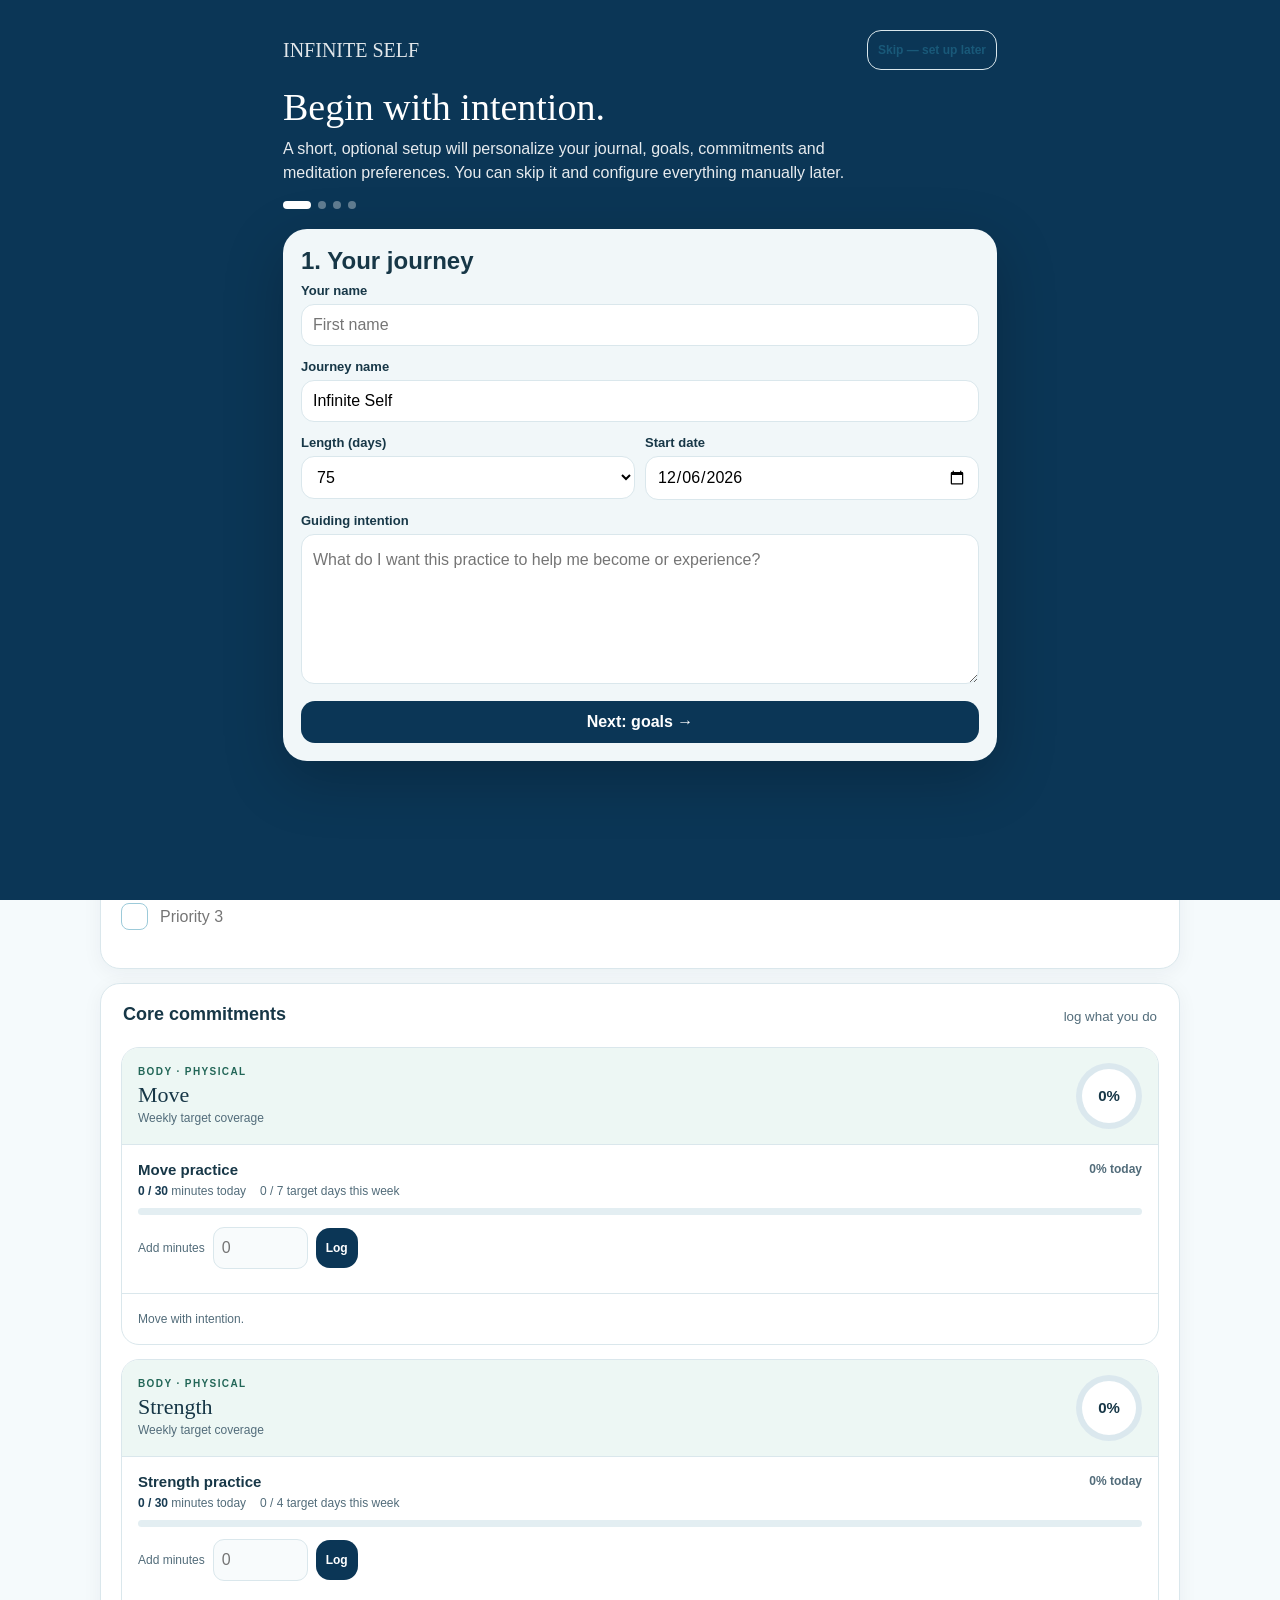
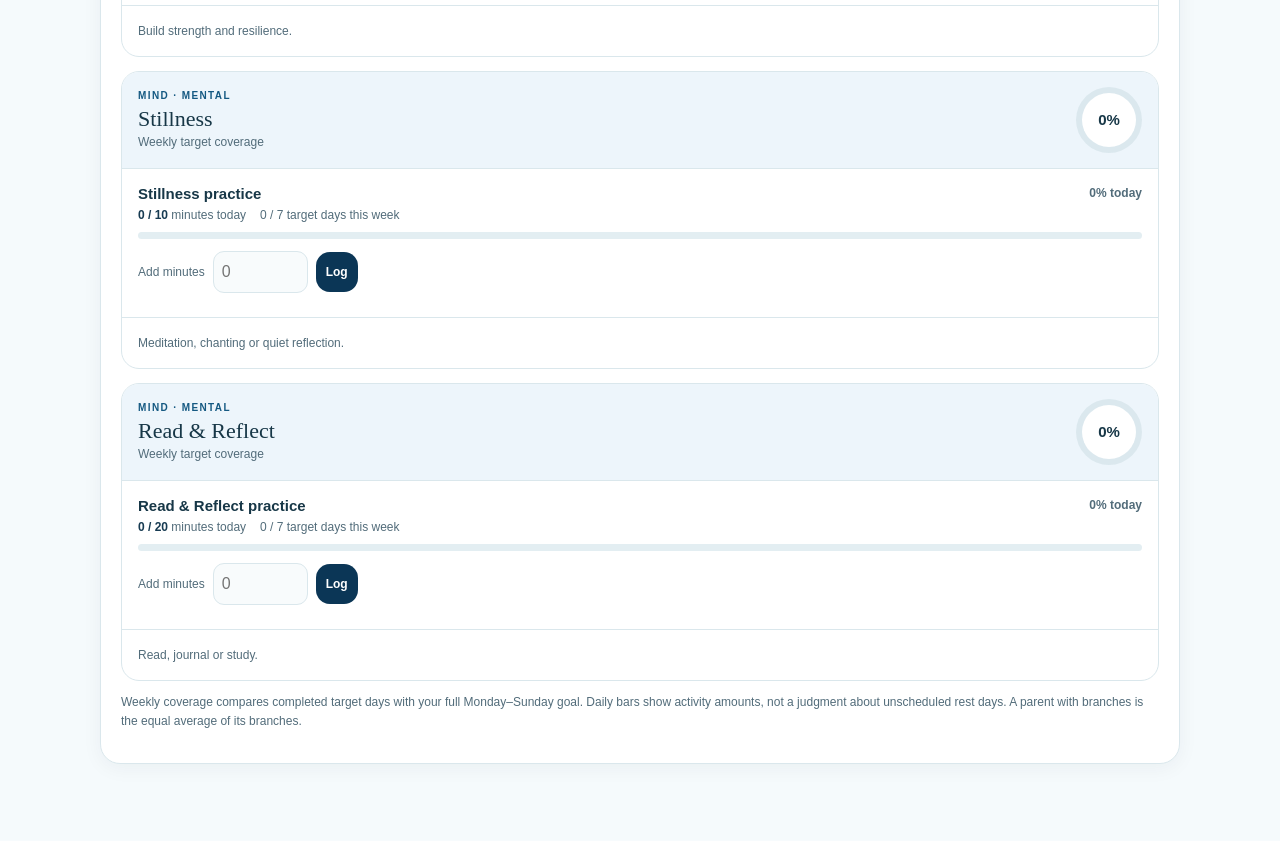
==== index.html @ a9882f5f "Add files via upload" ====
<!DOCTYPE html>

<html lang="en">
<head>
<meta charset="utf-8"/>
<meta content="width=device-width,initial-scale=1,viewport-fit=cover" name="viewport"/>
<meta content="#0A3554" name="theme-color"/>




<meta content="yes" name="apple-mobile-web-app-capable"/>
<meta content="black-translucent" name="apple-mobile-web-app-status-bar-style"/>
<meta content="Infinite Self" name="apple-mobile-web-app-title"/>


<title>Infinite Self</title>

<meta content="Infinite Self — intention, practice and reflection. A personal journal, goals, meditation and inspiration gallery." name="description"/>
<link href="manifest-v3.webmanifest" rel="manifest"/>
<link href="infinite-self-apple-v3.png" rel="apple-touch-icon" sizes="180x180"/>
<link href="infinite-self-icon-192-v3.png" rel="icon" sizes="192x192" type="image/png"/>
<link href="style-v3.css" rel="stylesheet"/>
</head>
<body>
<div class="setup" id="setup">

<div class="setup-inner">
<div class="setup-top"><div class="brand">INFINITE SELF</div><button class="btn ghost small" onclick="skipSetup()">Skip — set up later</button></div>
<div class="setup-title">Begin with intention.</div>
<div class="setup-copy">A short, optional setup will personalize your journal, goals, commitments and meditation preferences. You can skip it and configure everything manually later.</div>
<div class="stepdots"><i class="active" id="sd1"></i><i id="sd2"></i><i id="sd3"></i><i id="sd4"></i></div>
<section class="setup-card" id="setup1">
<h2>1. Your journey</h2>
<div class="field"><label for="obName">Your name</label><input id="obName" placeholder="First name"/></div>
<div class="field"><label for="obJourney">Journey name</label><input id="obJourney" value="Infinite Self"/></div>
<div class="row"><div class="field"><label for="obDays">Length (days)</label><select id="obDays"><option>30</option><option>60</option><option selected="">75</option><option>90</option><option>120</option><option>180</option></select></div><div class="field"><label for="obStart">Start date</label><input id="obStart" type="date"/></div></div>
<div class="field"><label for="obIntention">Guiding intention</label><textarea id="obIntention" placeholder="What do I want this practice to help me become or experience?"></textarea></div>
<div class="setup-actions"><button class="btn primary" onclick="setupNext(2)">Next: goals →</button></div>
</section>
<section class="setup-card hidden" id="setup2">
<h2>2. Define a few goals</h2><div class="muted">Optional. Add up to three goals now, or leave them blank and use the Goals tab later.</div>
<div id="obGoals"></div>
<div class="setup-actions"><button class="btn ghost" onclick="setupNext(1)">← Back</button><button class="btn primary" onclick="setupNext(3)">Next: commitments →</button></div>
</section>
<section class="setup-card hidden" id="setup3">
<h2>3. Set the four foundations</h2><div class="muted">Start with two mental and two physical commitments. These remain fully editable later, with optional sub-branches.</div>
<div id="obCommitments"></div>
<div class="setup-actions"><button class="btn ghost" onclick="setupNext(2)">← Back</button><button class="btn primary" onclick="setupNext(4)">Next: preferences →</button></div>
</section>
<section class="setup-card hidden" id="setup4">
<h2>4. Preferences</h2>
<div class="field"><label for="obMeditation">Default meditation</label><select id="obMeditation"><option value="chant">Nam-myoho-renge-kyo chant</option><option value="ocean">Ocean Breath</option><option value="bells">Soft Bell</option></select></div>
<div class="field"><label for="obWisdom">Start Wisdom library in</label><select id="obWisdom"><option>Spiritual</option><option>Motivational</option><option>Leadership</option><option>Wellness</option><option>Reflection / Philosophy</option><option>Purpose / Character</option></select></div>
<div class="muted">Nothing here locks you in. The purpose is simply to make first use feel personal rather than empty.</div>
<div class="setup-actions"><button class="btn ghost" onclick="setupNext(3)">← Back</button><button class="btn primary" onclick="finishSetup()">Enter my journal</button></div>
</section>
</div>
</div>
<div class="shell">

<header class="apphead"><div class="brandrow"><div class="wordmark"><span aria-hidden="true" class="infinity">∞</span><div><strong>Infinite Self</strong><small>INTENTION · PRACTICE · REFLECTION</small></div></div><span class="version">v3.0</span></div>
<div class="welcome"><div><h1 id="welcomeTitle">Make space for your next chapter.</h1><p id="welcomeNote">A little more presence. A little more purpose.</p></div><div class="daymeta"><span id="dayBadge"></span><span id="dateBadge"></span></div></div>
<div class="photo-window" id="hero"><img alt="Sunlight above a calm horizon and a breaking wave in the foreground" fetchpriority="high" id="heroPhoto" src="feature-v3.jpg"/></div></header>
<div class="notice error hidden" id="storageAlert" role="alert"></div>
<div class="notice hidden" id="updateNotice" role="status">A newer app version is ready. <button class="btn secondary small" onclick="applyAppUpdate()">Save and refresh</button></div>

<div class="tabs" id="tabs">
<button class="tabbtn active" data-tab="today" onclick="showTab('today',this)">◉ Today</button>
<button class="tabbtn" data-tab="journal" onclick="showTab('journal',this)">✎ Journal</button>
<button class="tabbtn" data-tab="commitments" onclick="showTab('commitments',this)">◇ Commitments</button>
<button class="tabbtn" data-tab="goals" onclick="showTab('goals',this)">◎ Goals</button>
<button class="tabbtn" data-tab="meditation" onclick="showTab('meditation',this)">◌ Meditation</button>
<button class="tabbtn" data-tab="wisdom" onclick="showTab('wisdom',this)">≡ Wisdom</button>
<button class="tabbtn" data-tab="progress" onclick="showTab('progress',this)">▥ Progress</button>
<button class="tabbtn" data-tab="gallery" onclick="showTab('gallery',this)">▧ Gallery</button><button class="tabbtn" data-tab="help" onclick="showTab('help',this)">? Help</button><button class="tabbtn" data-tab="settings" onclick="showTab('settings',this)">⚙ Settings</button>
</div>
<main>
<section class="tab active" id="tab-today">
<div class="section-title"><h2>Today</h2><small id="dayCount"></small></div>
<div class="grid2" id="todayStats"></div>
<div id="intentionCard"></div>
<div class="card">
<h3>My 3</h3><div class="muted">Three things that would make today feel intentional.</div>
<div id="priorities"></div>
</div>
<div class="card">
<div class="section-title" style="margin-top:0"><h3>Core commitments</h3><small>log what you do</small></div>
<div id="todayCommitments"></div>
</div>

</section>
<section class="tab" id="tab-journal">
<div class="section-title"><h2>Journal</h2><small>intention, reflection, and notes</small></div><div class="journal-tools"><label for="journalDate">Entry date</label><input id="journalDate" onchange="changeJournalDate(this.value)" type="date"/><span id="journalSaveStatus" role="status">Ready to write</span></div>
<p class="muted">Type, use your keyboard microphone, or choose Dictate. Your writing is saved locally as you go. Always review dictated text.</p>

<div class="card">
<div class="field"><label for="journalMorning">Morning intention</label><textarea id="journalMorning" oninput="queueJournalSave()" placeholder="How do I want to meet today?" spellcheck="true"></textarea><div class="dictation-row"><button class="btn ghost small dictate-btn" data-target="journalMorning" onclick="startDictation('journalMorning',this)">◉ Dictate</button><span class="dictate-hint" id="journalMorningHint"></span></div></div>
<div class="field"><label for="journalFreeform">Freeform journal</label><textarea id="journalFreeform" oninput="queueJournalSave()" placeholder="What is alive for me right now?" spellcheck="true"></textarea><div class="dictation-row"><button class="btn ghost small dictate-btn" data-target="journalFreeform" onclick="startDictation('journalFreeform',this)">◉ Dictate</button><span class="dictate-hint" id="journalFreeformHint"></span></div></div>
<div class="field"><label for="journalEvening">Evening reflection</label><textarea id="journalEvening" oninput="queueJournalSave()" placeholder="What did I notice? What helped? What should adjust?" spellcheck="true"></textarea><div class="dictation-row"><button class="btn ghost small dictate-btn" data-target="journalEvening" onclick="startDictation('journalEvening',this)">◉ Dictate</button><span class="dictate-hint" id="journalEveningHint"></span></div></div>
<div class="row">
<div class="field"><label for="stateRange">State / energy — <span id="stateValue">6</span> of 10</label><input id="stateRange" max="10" min="1" oninput="stateValue.textContent=this.value;queueJournalSave()" type="range" value="6"/></div>
<div class="field"><label for="journalTags">Tags</label><input id="journalTags" oninput="queueJournalSave()" placeholder="gratitude, focus, clarity"/></div>
</div>
<button class="btn primary" onclick="saveJournal()">Save journal entry</button>
</div>
<div class="card">
<div class="section-title" style="margin-top:0"><h3>Journal history</h3><small id="journalCount"></small></div>
<div class="field"><input id="journalSearch" oninput="renderJournalHistory()" placeholder="Search your journal..."/></div>
<div class="journal-list" id="journalHistory"></div>
</div>

</section>
<section class="tab" id="tab-commitments">
<div class="section-title"><h2>Commitments</h2><button class="btn secondary small" onclick="openCommitment()">＋ Add</button></div>
<div class="card"><div class="muted">Keep at least two mental and two physical commitments as the foundation. Each commitment can include optional sub-branches with separate targets.</div></div>
<div id="commitmentList"></div>
</section>
<section class="tab" id="tab-goals">
<div class="section-title"><h2>Goals &amp; milestones</h2><button class="btn secondary small" onclick="openGoal()">＋ Add goal</button></div>

<div id="goalList"></div>
</section>
<section class="tab" id="tab-meditation">
<div class="section-title"><h2>Meditation</h2><small>Three foundations. Your own library.</small></div>
<div class="timerWrap"><div class="brand">YOUR SESSION</div><div class="timer" id="timerRing"><div><span><b id="timerText">10:00</b><small id="timerState">ready</small></span></div></div><div class="timer-options" id="timerOptions"></div>
<div class="session-settings"><label for="sessionMinutes">Minutes</label><input id="sessionMinutes" max="180" min="1" onchange="setTimer(this.value)" type="number" value="10"/><label class="checklabel"><input checked="" id="loopMedia" onchange="setLoopMedia(this.checked)" type="checkbox"/> Loop sound</label></div>
<div class="row" style="margin-top:14px"><button class="btn primary" id="playBtn" onclick="toggleMeditation()">Play session</button><button class="btn secondary" onclick="endMeditation()">End &amp; save elapsed time</button><button class="btn ghost" onclick="resetMeditation()">Reset</button></div>
<p class="timer-note">The timer measures your session, not verified listening time. If the device suspends the app, stopping at the target may be delayed until it wakes.</p></div>
<div class="module-grid" id="moduleList"></div>
<div class="card"><div class="section-title"><h3>Your audio library</h3><button class="btn secondary small" onclick="openClipForm()">＋ Add YouTube link</button></div>
<p class="muted">Save a title and a video link. The actual YouTube player stays visible while you move between app pages. An internet connection and permission to embed the video are needed.</p>
<label class="btn ghost small upload-label">＋ Add your own audio file<input accept="audio/mpeg,audio/mp4,audio/wav,audio/ogg,audio/webm,.mp3,.m4a,.wav,.ogg" hidden="" id="audioUpload" onchange="uploadAudio(this.files);this.value=''" type="file"/></label>
<p class="muted">Own-file playback is the best option for switching apps. Use recordings you own or have permission to use. MP3/M4A work on many phones; test your device. Maximum 40 MB per file.</p><div id="clipList"></div></div>
<div class="card"><h3>Continuity, with clear limits</h3><p class="muted">Typing and moving through Infinite Self will not restart the sound or timer. YouTube pauses when the app is hidden. The included audio files and your own uploads use device media controls where supported, but background and lock-screen playback depend on the device. Dictation deliberately pauses sound to avoid recording the speaker.</p><button class="btn ghost small" onclick="showTab('help')">Playback &amp; microphone help</button></div>
<div class="card"><h3>Session history</h3><div class="muted" id="medHistory"></div></div>
</section>
<section class="tab" id="tab-wisdom">
<div class="section-title"><h2>Readings &amp; wisdom</h2><small>selected materials by category</small></div>

<div class="filter-row" id="wisdomFilters"></div>
<div class="card">
<div class="row"><button class="btn secondary" onclick="openResource()">＋ Add my own resource</button><button class="btn ghost" onclick="openSearchForCurrent()">Search web</button><button class="btn ghost" onclick="openVideoSearchForCurrent()">Search YouTube</button></div>
</div>
<div id="wisdomList"></div>
<div class="card">
<h3>My saved resources</h3><div class="muted" id="resourceList">No custom resources yet.</div>
</div>
</section>
<section class="tab" id="tab-progress">
<div class="section-title"><h2>Progress</h2><small>consistency, balance, insight</small></div>
<div class="grid2" id="progressStats"></div>
<div class="card"><h3>Daily consistency</h3><div class="bars" id="dayBars"></div></div>
<div class="card"><h3>By commitment</h3><div id="commitBars"></div></div>
<div class="card"><h3>Goals progress</h3><div id="goalProgress"></div></div>
<div class="card"><h3>What the pattern says</h3><div class="insight" id="insight"></div></div>
<div class="row"><button class="btn secondary" onclick="exportCSV()">Export CSV</button><button class="btn secondary" onclick="exportJSON()">Backup data</button></div>
</section>

<section class="tab" id="tab-gallery"><div class="section-title"><h2>Gallery</h2><small id="galleryCount"></small></div>
<div class="card gallery-intro"><div><h3>A place to pause.</h3><p class="muted">Your original photographs seed this space. Add your own moments of light, water and life. Tap an image to view it uncropped, favourite it, or choose it as a page photograph.</p></div><label class="btn primary upload-label">＋ Add photos<input accept="image/jpeg,image/png,image/webp" hidden="" id="galleryUpload" multiple="" onchange="uploadPhotos(this.files);this.value=''" type="file"/></label></div>
<div class="filter-row" id="galleryFilters"></div><p class="muted" id="galleryStatus" role="status"></p><div class="gallery-grid" id="galleryGrid"></div>
<div class="card"><h3>Yours, on this device</h3><p class="muted">Personal uploads are stored in this browser, not uploaded to GitHub or a public gallery. Images are resized before storage. Keep the originals, and use a full backup before clearing site data or moving devices.</p><button class="btn ghost small" onclick="requestPersistence()">Ask browser to retain my data</button></div></section>
<section class="tab" id="tab-help">
<div class="section-title"><h2>Help &amp; FAQ</h2><small>Infinite Self v3.0</small></div>
<div class="card"><h3>Start with one intentional day.</h3><p class="muted">Run the optional setup or skip it. Name your journey, set four commitments, and add goals when useful. Today is for action; Journal is for noticing; Progress is for adjustment.</p><button class="btn primary" onclick="openSetup()">Run optional setup</button></div>
<div class="card faq" id="faqList"></div>
<div class="card"><h3>Back up before you update or change devices</h3><p class="muted">A full backup contains your private journal, records, saved links and personal photos/audio. It is not encrypted. Keep it private. Sharing the app files does not share your entries.</p><div class="row"><button class="btn primary" onclick="exportJSON()">Full backup, including my media</button><button class="btn secondary" onclick="exportRecords()">Records-only backup</button></div><div class="row" style="margin-top:12px"><label class="btn ghost upload-label">Restore backup<input accept="application/json,.json" hidden="" id="restoreFile" onchange="restoreBackup(this.files[0]);this.value='' " type="file"/></label><button class="btn ghost" onclick="exportCSV()">Activity CSV</button></div><p class="muted" id="backupStatus" role="status"></p></div>
<div class="card"><h3>Guides &amp; diagnostics</h3><div class="help-links"><a class="help-link" href="QUICK_START.html" rel="noopener" target="_blank">Quick Start<small>All the everyday steps</small></a><a class="help-link" href="GITHUB_UPDATE_GUIDE.html" rel="noopener" target="_blank">GitHub update guide<small>Replace files safely</small></a><a class="help-link" href="ASSET_CHECK.html" rel="noopener" target="_blank">Image &amp; asset check<small>Verify every deployment file</small></a><a class="help-link" href="CHANGELOG.md" rel="noopener" target="_blank">What's new<small>Scope, fixes and limitations</small></a></div></div>
</section>
<section class="tab" id="tab-settings"><div class="section-title"><h2>Settings</h2><small>Make this practice yours</small></div><div class="card">
<h3>Journey settings</h3>
<div class="row"><div class="field"><label for="profileName">Your name</label><input id="profileName"/></div><div class="field"><label for="journeyName">Journey name</label><input id="journeyName"/></div></div>
<div class="row"><div class="field"><label for="journeyDays">Length (days)</label><input id="journeyDays" max="1095" min="7" type="number"/></div><div class="field"><label for="journeyStart">Start date</label><input id="journeyStart" type="date"/></div></div>
<button class="btn secondary" onclick="saveJourneySettings()">Save settings</button>
<hr/><button class="btn danger small" onclick="resetAll()">Erase this device's data</button>
</div></section></main>
</div>
<div class="modal" id="commitModal"><div class="sheet"><button aria-label="Close dialog" class="close" onclick="closeCommitment()">×</button><h2 id="commitModalTitle">Commitment</h2><div class="field"><label for="cName">Name</label><input id="cName"/></div><div class="row"><div class="field"><label for="cCategory">Area</label><select id="cCategory"><option value="mental">Mental</option><option value="physical">Physical</option></select></div><div class="field"><label for="cMetric">Measure</label><select id="cMetric"><option>minutes</option><option>sessions</option><option>pages</option><option>steps</option><option>items</option><option value="check">done / not done</option></select></div></div><div class="row"><div class="field"><label for="cTarget">Target each time</label><input id="cTarget" min="1" type="number" value="20"/></div><div class="field"><label for="cFreq">Target days per week</label><input id="cFreq" max="7" min="1" type="number" value="7"/></div></div><div class="field"><label for="cNote">Optional note</label><input id="cNote"/></div><hr/><div class="section-title"><h3>Sub-branches</h3><button class="btn secondary small" onclick="addBranchEditor()">＋ Add branch</button></div><div id="branchEditors"></div><div class="row" style="margin-top:16px"><button class="btn primary" onclick="saveCommitment()">Save</button><button class="btn danger hidden" id="deleteCommitBtn" onclick="deleteCommitment()">Delete</button></div></div></div>
<div class="modal" id="goalModal"><div class="sheet"><button aria-label="Close dialog" class="close" onclick="closeGoal()">×</button><h2 id="goalModalTitle">Goal</h2><div class="field"><label for="gTitle">Goal</label><input id="gTitle"/></div><div class="field"><label for="gWhy">Why it matters</label><textarea id="gWhy"></textarea></div><div class="row"><div class="field"><label for="gDate">Target date</label><input id="gDate" type="date"/></div><div class="field"><label for="gLinks">Link commitments</label><select id="gLinks" multiple="" size="5"></select><div class="tiny">Hold Ctrl / Cmd to choose more than one on desktop. On mobile, it's fine to leave this blank.</div></div></div><hr/><div class="section-title"><h3>Milestones</h3><button class="btn secondary small" onclick="addMilestoneEditor()">＋ Add milestone</button></div><div id="milestoneEditors"></div><div class="row" style="margin-top:16px"><button class="btn primary" onclick="saveGoal()">Save goal</button><button class="btn danger hidden" id="deleteGoalBtn" onclick="deleteGoal()">Delete</button></div></div></div>
<div class="modal" id="resourceModal"><div class="sheet"><button aria-label="Close dialog" class="close" onclick="closeResource()">×</button><h2>Add resource</h2><div class="field"><label for="rCategory">Category</label><select id="rCategory"></select></div><div class="row"><div class="field"><label for="rType">Type</label><select id="rType"><option value="reading">Reading</option><option value="video">Video</option><option value="link">Link</option></select></div><div class="field"><label for="rTitle">Title</label><input id="rTitle"/></div></div><div class="field"><label for="rUrl">URL</label><input id="rUrl" placeholder="https://..."/></div><div class="field"><label for="rNote">Short note</label><textarea id="rNote"></textarea></div><button class="btn primary" onclick="saveResource()">Save resource</button></div></div>
<div class="toast" id="toast" role="status"></div>


<div aria-labelledby="composeHeading" aria-modal="true" class="modal" id="composeModal" role="dialog"><div class="sheet"><button aria-label="Close journal composer" class="close" onclick="closeCompose()">×</button><h2 id="composeHeading">Carry to Journal</h2><div class="muted" id="composeSource"></div><blockquote id="composePrompt"></blockquote>
<div class="row"><div class="field"><label for="composeType">Where should this go?</label><select id="composeType"><option value="morning">Morning intention / meditation</option><option selected="" value="freeform">Freeform journal</option><option value="evening">Evening reflection</option></select></div><div class="field"><label for="composeDate">Entry date</label><input id="composeDate" type="date"/></div></div>
<div class="field"><label for="composeText">Your response</label><textarea id="composeText" oninput="saveComposeDraft()" placeholder="What does this bring up for you?" rows="7"></textarea><div class="dictation-row"><button class="btn ghost small dictate-btn" data-target="composeText" onclick="startDictation('composeText',this)">◉ Dictate</button><span class="dictate-hint" id="composeTextHint"></span></div></div><div class="row"><button class="btn primary" onclick="postCompose()">Save to Journal</button><button class="btn ghost" onclick="closeCompose()">Keep draft &amp; close</button></div><p class="muted">Appends the prompt and your response. Existing journal writing is not replaced.</p></div></div>
<div aria-labelledby="clipHeading" aria-modal="true" class="modal" id="clipModal" role="dialog"><div class="sheet"><button aria-label="Close audio link form" class="close" onclick="closeDialog('clipModal')">×</button><h2 id="clipHeading">Save a YouTube clip</h2><div class="field"><label for="clipTitle">Your title</label><input id="clipTitle" maxlength="160" placeholder="My favourite meditation"/></div><div class="field"><label for="clipURL">Video link</label><input id="clipURL" placeholder="https://youtu.be/..." type="url"/></div><p class="muted">This saves a link, not a download. The video streams through YouTube with its own controls, restrictions and privacy terms.</p><button class="btn primary" onclick="saveClip()">Save clip</button></div></div>
<div aria-labelledby="photoTitle" aria-modal="true" class="modal photo-modal" id="photoModal" role="dialog"><div class="sheet"><button aria-label="Close photograph" class="close" onclick="closeDialog('photoModal')">×</button><h2 id="photoTitle">Photograph</h2><img alt="" class="photo-full" id="photoFull"/><p class="muted" id="photoCaption"></p><div class="row"><button class="btn secondary" id="favoriteButton" onclick="togglePhotoFavorite()">Favourite</button><button class="btn ghost" onclick="downloadCurrentPhoto()">Save a copy</button><button class="btn danger hidden" id="deletePhotoButton" onclick="deleteCurrentPhoto()">Delete my upload</button></div><div class="row photo-use"><select aria-label="Page to use this photo" id="photoPage"><option value="journal">Journal</option><option value="today">Today</option><option value="meditation">Meditation</option><option value="wisdom">Wisdom</option><option value="goals">Goals</option><option value="progress">Progress</option></select><button class="btn primary" onclick="useCurrentPhoto()">Use on this page</button></div></div></div>

<aside aria-label="Current meditation" class="media-dock hidden" id="mediaDock"><div class="dock-video hidden" id="dockVideo"><div id="youtubeMount"></div></div><div class="dockbar"><div class="dock-info"><strong id="dockTitle">Meditation</strong><span id="dockClock">10:00</span><small id="dockStatus">Ready</small></div><button class="btn secondary small" id="dockPlay" onclick="toggleMeditation()">Play</button><button class="btn ghost small" onclick="endMeditation()">End</button></div><div class="dock-message hidden" id="youtubeStatus"></div></aside>
<audio id="globalAudio" playsinline="" preload="metadata"></audio>
<div aria-live="polite" class="sr-only" id="liveRegion"></div>
<script src="app-v3.js"></script></body>
</html>
---- style-v3.css ----
:root{--deep:#0A3554;--navy:#0f4166;--ocean:#1b6f97;--sky:#7fc7e4;--mist:#e8f6fb;--foam:#f7fcfe;--ink:#163443;--muted:#607886;--gold:#f5c65d;--amber:#e8aa42;--yellow:#f4d53b;--line:#d4e7ef;--good:#1a7f71;--card:rgba(255,255,255,.93);--shadow:0 14px 40px rgba(8,44,66,.13);--radius:22px}
*{box-sizing:border-box} html,body{margin:0;padding:0;min-height:100%;font-family:-apple-system,BlinkMacSystemFont,"Segoe UI",Roboto,Helvetica,Arial,sans-serif;background:linear-gradient(180deg,#f7fbfd,#e9f6fb);color:var(--ink)}
button,input,select,textarea{font:inherit} button{cursor:pointer}
a{color:var(--ocean)}
body:before{content:"";position:fixed;inset:0;z-index:-2;background:radial-gradient(circle at 85% 4%,rgba(127,199,228,.45),transparent 28%),linear-gradient(180deg,#fbfeff 0%,#ecf8fc 55%,#dcedf4 100%)}
.shell{max-width:820px;margin:0 auto;min-height:100vh;padding-bottom:40px}
.hero{position:relative;min-height:280px;padding:calc(24px + env(safe-area-inset-top)) 20px 24px;border-radius:0 0 32px 32px;overflow:hidden;color:white;background:#123}
.hero .bg{position:absolute;inset:0;background-size:cover;background-position:center;filter:saturate(1.05)}
.hero .scrim{position:absolute;inset:0;background:linear-gradient(180deg,rgba(7,34,54,.22),rgba(6,27,45,.74) 70%,rgba(6,27,45,.88))}
.hero .inner{position:relative;z-index:2;display:flex;flex-direction:column;justify-content:space-between;min-height:232px}
.brand{font-size:12px;letter-spacing:.18em;text-transform:uppercase;opacity:.88}
.hero h1{margin:14px 0 8px;font-size:34px;line-height:1.02;max-width:540px}
.hero p{margin:0;max-width:620px;line-height:1.45;opacity:.9}
.hero .meta{display:flex;justify-content:space-between;align-items:flex-end;gap:12px;margin-top:18px}
.pill{display:inline-flex;align-items:center;gap:6px;border-radius:999px;padding:7px 11px;font-size:11px;font-weight:800;letter-spacing:.02em}
.pill.white{background:rgba(255,255,255,.14);border:1px solid rgba(255,255,255,.18);color:white}
.pill.mental{background:#e6f5fa;color:#0d6587}.pill.physical{background:#e6f4ef;color:#176c60}
.tabs{position:sticky;top:0;z-index:20;background:rgba(248,252,253,.9);backdrop-filter:blur(12px);padding:10px 10px 8px;border-bottom:1px solid rgba(205,226,235,.85);overflow:auto;white-space:nowrap;scrollbar-width:none}.tabs::-webkit-scrollbar{display:none}
.tabbtn{display:inline-flex;align-items:center;gap:8px;border:0;background:white;color:#48616f;border-radius:999px;padding:10px 14px;margin-right:8px;box-shadow:0 3px 10px rgba(6,27,45,.05)}
.tabbtn.active{background:var(--deep);color:white}
main{padding:16px}
.tab{display:none}.tab.active{display:block}
.section-title{display:flex;align-items:center;justify-content:space-between;gap:12px;margin:6px 2px 12px}.section-title h2{margin:0;font-size:23px}.section-title small{color:var(--muted)}
.card{background:var(--card);border:1px solid rgba(255,255,255,.85);border-radius:var(--radius);box-shadow:var(--shadow);padding:16px;margin-bottom:14px;backdrop-filter:blur(12px)}
.card h3{margin:0 0 6px;font-size:18px}.muted{color:var(--muted);font-size:13px;line-height:1.45}
.grid2{display:grid;grid-template-columns:1fr 1fr;gap:12px}.grid3{display:grid;grid-template-columns:repeat(3,1fr);gap:12px}
.stat{padding:14px;border-radius:18px;background:linear-gradient(145deg,#f8fdfe,#e8f6fb);border:1px solid var(--line)} .stat b{display:block;font-size:28px;color:var(--deep)} .stat span{font-size:12px;color:var(--muted)}
.progress{height:9px;background:#e3eef2;border-radius:999px;overflow:hidden}.progress>i{display:block;height:100%;background:linear-gradient(90deg,var(--ocean),var(--sky));border-radius:999px}
.priority{display:flex;gap:10px;align-items:center;padding:10px 0;border-top:1px solid var(--line)} .priority:first-of-type{border-top:0}
.check{width:24px;height:24px;border-radius:8px;border:1px solid #9ccad9;display:grid;place-items:center;background:white}.check.done{background:var(--ocean);color:white;border-color:var(--ocean)}
.priority input[type=text]{flex:1;border:0;background:transparent;outline:0}
.log-row{display:flex;align-items:center;justify-content:space-between;gap:12px;padding:13px 0;border-top:1px solid var(--line)} .log-row:first-child{border-top:0}.log-main{min-width:0;flex:1}.log-main b{display:block}.log-main small{color:var(--muted)}
.log-input{display:flex;gap:6px;align-items:center}.log-input input{width:84px;padding:9px 8px;border:1px solid var(--line);border-radius:12px;background:#f9fcfd}
.btn{border:0;border-radius:14px;padding:10px 13px;font-weight:700}.btn.primary{background:var(--deep);color:white}.btn.secondary{background:#e7f3f7;color:var(--deep)}.btn.ghost{background:transparent;color:var(--ocean);border:1px solid var(--line)}.btn.warning{background:#fff4d8;color:#93611c}.btn.danger{background:#fff0f1;color:#a8434a}.btn.small{padding:8px 10px;font-size:12px}.btn.full{width:100%}
.subtle-hero{min-height:150px;overflow:hidden;position:relative;border-radius:20px;background:#123;margin-bottom:14px}.subtle-hero .bg{position:absolute;inset:0;background-size:cover;background-position:center}.subtle-hero .scrim{position:absolute;inset:0;background:linear-gradient(180deg,rgba(7,34,54,.14),rgba(6,27,45,.72))}.subtle-hero .copy{position:relative;z-index:2;padding:16px;color:white;display:flex;flex-direction:column;justify-content:flex-end;min-height:150px}
.filter-row{display:flex;gap:8px;overflow:auto;padding-bottom:6px;scrollbar-width:none}.filter-row::-webkit-scrollbar{display:none}.chip{flex:0 0 auto;border:1px solid var(--line);background:white;color:var(--deep);border-radius:999px;padding:8px 12px;font-size:12px;font-weight:700}.chip.active{background:var(--deep);color:white;border-color:var(--deep)}
.reading-card{position:relative;overflow:hidden}.reading-card:before{content:"";position:absolute;right:-50px;top:-55px;width:120px;height:120px;border:1px solid rgba(21,111,151,.1);border-radius:50%}.source{font-size:11px;letter-spacing:.08em;text-transform:uppercase;color:var(--ocean);font-weight:800;margin-bottom:8px}.excerpt{font-family:Georgia,"Times New Roman",serif;font-size:17px;line-height:1.58;color:#19384a;margin:12px 0}
.prompt{background:#f1f8fa;border-radius:14px;padding:11px 12px;font-size:13px;line-height:1.45}.reading-actions{display:flex;gap:8px;flex-wrap:wrap;margin-top:12px}
.journal-list .entry{padding:12px 0;border-top:1px solid var(--line)} .journal-list .entry:first-child{border-top:0} .journal-list b{display:block}
.goal-card .meta{display:flex;gap:10px;flex-wrap:wrap;margin-top:8px}.tiny{font-size:12px;color:var(--muted)}
.milestone{display:flex;gap:8px;align-items:flex-start;padding:8px 0;border-top:1px solid var(--line)} .milestone:first-of-type{border-top:0}.milestone input[type=checkbox]{margin-top:3px}
.timerWrap{position:relative;padding:22px;color:white;background:linear-gradient(155deg,#072e48,#0d6c8f 58%,#69bdd8);border-radius:22px;overflow:hidden}.timer{display:grid;place-items:center;width:192px;height:192px;margin:18px auto;border-radius:50%;background:conic-gradient(var(--gold) var(--timerPct,0%),rgba(255,255,255,.15) 0);padding:9px}.timer>div{width:100%;height:100%;border-radius:50%;display:grid;place-items:center;text-align:center;background:#0a3a58}.timer b{font-size:38px}.timer small{opacity:.72}.timer-options{display:flex;flex-wrap:wrap;gap:8px;justify-content:center}.timer-options button{border:1px solid rgba(255,255,255,.24);background:rgba(255,255,255,.09);color:white;border-radius:999px;padding:8px 12px}.timer-options button.active{background:white;color:var(--deep)}
.module.selected{border:2px solid var(--gold)}
.bars{display:flex;align-items:flex-end;height:126px;gap:8px;padding-top:12px}.barwrap{flex:1;text-align:center}.bar{height:88px;background:#e7f2f6;border-radius:9px;display:flex;align-items:flex-end;overflow:hidden}.bar i{display:block;width:100%;background:linear-gradient(180deg,var(--sky),var(--ocean));border-radius:9px}.barwrap small{display:block;margin-top:6px;color:var(--muted);font-size:10px}
.insight{padding:12px;border-left:3px solid var(--ocean);background:#f0f8fb;border-radius:0 12px 12px 0;font-size:13px;line-height:1.45}
.field{margin-bottom:13px}.field label{display:block;font-size:12px;font-weight:700;margin:0 0 6px}.field input,.field select,.field textarea{width:100%;border:1px solid var(--line);background:white;border-radius:13px;padding:11px;outline:none}.field textarea{min-height:92px;resize:vertical}
.row{display:flex;gap:10px}.row>*{flex:1}
.heroQuote{font-size:14px;line-height:1.42;max-width:460px;margin-top:10px;color:#e3f5fb}
.badge{display:inline-block;border-radius:999px;padding:5px 9px;font-size:11px;background:#eef8fb;color:var(--ocean);font-weight:700}
.modal{position:fixed;inset:0;z-index:100;background:rgba(4,25,39,.56);display:none;align-items:flex-end;justify-content:center}.modal.open{display:flex}.sheet{background:#f7fbfc;width:min(820px,100%);max-height:92vh;overflow:auto;border-radius:28px 28px 0 0;padding:20px 18px calc(28px + env(safe-area-inset-bottom));box-shadow:0 -20px 60px rgba(0,0,0,.2)}.sheet h2{margin:4px 0 4px}.close{float:right;border:0;background:#e7f1f4;width:34px;height:34px;border-radius:50%}
.hidden{display:none!important}.toast{position:fixed;left:50%;transform:translateX(-50%);bottom:18px;background:#062a42;color:white;padding:10px 14px;border-radius:14px;font-size:13px;opacity:0;pointer-events:none;transition:.25s;z-index:300}.toast.show{opacity:1}
hr{border:0;border-top:1px solid var(--line);margin:16px 0}

.setup{position:fixed;inset:0;z-index:400;background:#071f33;color:white;display:none;overflow:auto}.setup.open{display:block}
.setup-bg{position:fixed;inset:0;background:url('feature-v3.jpg') center 36%/cover no-repeat;filter:saturate(1.03)}.setup-scrim{position:fixed;inset:0;background:linear-gradient(180deg,rgba(6,25,42,.22),rgba(5,28,45,.82) 48%,rgba(5,28,45,.96))}
.setup-inner{position:relative;z-index:2;max-width:680px;margin:0 auto;padding:calc(30px + env(safe-area-inset-top)) 18px 50px}.setup-top{display:flex;justify-content:space-between;gap:12px;align-items:center}.setup-top button{color:white;border-color:rgba(255,255,255,.32)}
.setup-title{font-size:38px;line-height:1.03;margin:18px 0 10px}.setup-copy{line-height:1.5;opacity:.9;max-width:600px}.setup-card{background:rgba(249,253,254,.97);color:var(--ink);border-radius:24px;padding:18px;margin-top:20px;box-shadow:0 18px 60px rgba(0,0,0,.22)}
.setup-card h2{margin:0 0 8px}.setup-card .field input,.setup-card .field select,.setup-card .field textarea{background:white}.setup-actions{display:flex;gap:9px;margin-top:12px}.setup-actions>*{flex:1}
.stepdots{display:flex;gap:7px;margin-top:16px}.stepdots i{height:8px;width:8px;border-radius:99px;background:rgba(255,255,255,.35)}.stepdots i.active{width:28px;background:white}
.onboard-goal,.onboard-commit{border:1px solid var(--line);background:white;border-radius:16px;padding:12px;margin:10px 0}.onboard-commit .label{font-size:11px;text-transform:uppercase;letter-spacing:.08em;color:var(--ocean);font-weight:800;margin-bottom:8px}
.faq details{border-top:1px solid var(--line);padding:11px 0}.faq details:first-of-type{border-top:0}.faq summary{font-weight:800;cursor:pointer}.faq details div{font-size:13px;line-height:1.5;color:var(--muted);padding-top:8px}
.help-links{display:grid;grid-template-columns:1fr 1fr;gap:10px}.help-link{display:block;text-decoration:none;border:1px solid var(--line);background:#f4fafc;border-radius:16px;padding:12px;color:var(--deep);font-weight:800}.help-link small{display:block;color:var(--muted);font-weight:400;margin-top:4px}
.youtube-wrap{position:relative;padding-top:56.25%;border-radius:16px;overflow:hidden;background:#061c2c}.youtube-wrap iframe{position:absolute;inset:0;width:100%;height:100%;border:0}.source-note{font-size:12px;line-height:1.45;color:var(--muted);margin-top:9px}

@media(max-width:640px){.grid2,.grid3{grid-template-columns:1fr 1fr}.hero h1{font-size:30px}.row{flex-direction:column}.log-row{flex-direction:column;align-items:flex-start}.log-input{width:100%}.log-input input{flex:1;width:auto}.hero .meta{flex-direction:column;align-items:flex-start}.section-title h2{font-size:21px}}

/* Infinite Self v3: keep words off the photographs; make hierarchy visible. */
:root{--deep:#0b3656;--ocean:#236e96;--sky:#9fcfe1;--muted:#526c7a;--ink:#173747;--line:#dae7ec;--shadow:0 4px 20px rgba(6,43,64,.05);--card:#fff;--radius:20px}
body{background:#f5fafc}body:before{display:none}button,a,input,textarea,select{-webkit-tap-highlight-color:transparent}button:focus-visible,a:focus-visible,input:focus-visible,textarea:focus-visible,select:focus-visible{outline:3px solid #d7a53e;outline-offset:3px}button,input,select{min-height:42px}button:disabled{opacity:.55;cursor:default}button{touch-action:manipulation}a.btn{text-decoration:none}p{line-height:1.6}button.btn.small{min-height:40px}.btn.ghost{color:#195979}small{line-height:1.5}.shell{max-width:1120px;padding:0 20px 40px}.apphead{padding:22px 0 0}.brandrow{display:flex;justify-content:space-between;align-items:center}.wordmark{display:flex;gap:12px;align-items:center}.wordmark strong{display:block;font-family:Georgia,serif;font-size:29px;font-weight:500;letter-spacing:-.035em}.wordmark small{display:block;font-size:9px;letter-spacing:.17em;color:var(--muted);margin-top:3px}.infinity{font-family:Georgia,serif;font-size:48px;font-weight:400;line-height:1;color:var(--ocean)}.version{border:1px solid var(--line);border-radius:99px;font-size:11px;padding:5px 10px;color:var(--muted)}.welcome{display:flex;gap:24px;justify-content:space-between;align-items:center;padding:20px 0 18px}.welcome h1{font-family:Georgia,serif;font-size:31px;font-weight:400;line-height:1.15;margin:0 0 8px;letter-spacing:-.025em}.welcome p{font-size:14px;color:var(--muted);margin:0;max-width:740px}.daymeta{flex-shrink:0;display:grid;gap:4px;font-size:12px;text-align:right;color:var(--muted)}.photo-window{height:245px;border-radius:22px;background:#e0eaf0;overflow:hidden}.photo-window img{display:block;width:100%;height:100%;object-fit:cover;object-position:center 44%}.tabs{margin:14px 0 0;padding:10px 0;white-space:nowrap;background:rgba(245,250,252,.97);scroll-padding-inline:12px}.tabbtn{box-shadow:none;font-size:13px;padding:10px 14px;margin-right:3px;background:transparent}.tabbtn.active{background:#0b3656}.tabs:focus-within{overflow-x:auto}main{padding:22px 0}.section-title{margin-bottom:16px}.section-title h2{font-size:23px}.section-title small{text-align:right}.card{box-shadow:var(--shadow);border:1px solid var(--line);padding:20px}.card h3{font-size:18px}.stat{background:#fff;border:1px solid var(--line);padding:17px 20px;border-radius:18px}.stat b{font-weight:500;font-size:31px;line-height:1.2}.stat span{display:block;margin-top:4px;font-size:12px}#todayStats,#progressStats{margin-bottom:18px;grid-template-columns:repeat(4,minmax(0,1fr))}.muted{font-size:13px;color:var(--muted)}.field textarea{font-size:16px;line-height:1.7;min-height:150px;background:#fff}.field input,.field select{font-size:16px}.field label{font-size:13px;color:var(--ink)}.priority input{width:0;min-width:0;font-size:16px;min-height:42px}.priority .check{flex:0 0 27px;min-height:27px}.priority{padding:10px 0}.journal-tools{display:flex;gap:12px;align-items:center;flex-wrap:wrap;margin-bottom:12px;font-size:13px}.journal-tools input{border:1px solid var(--line);border-radius:10px;padding:8px;background:white}.journal-tools span{margin-left:auto;color:var(--ocean)}.dictation-row{display:flex;gap:12px;align-items:center;padding-top:7px}.dictate-hint{font-size:12px;color:var(--muted)}.dictate-btn.listening{background:#ffeded;border-color:#b64949;color:#8d2727}#journalFreeform{min-height:220px}.journal-list details{padding:15px 0;border-top:1px solid var(--line)}.journal-list summary{cursor:pointer;font-weight:600}.journal-text{white-space:pre-wrap;font-size:14px;line-height:1.7;color:var(--ink)}.journal-text h4{margin:16px 0 4px}.journal-status{font-size:12px;margin-bottom:10px;color:var(--ocean)}
.commit-block{border:1px solid var(--line);border-radius:18px;margin-top:14px;overflow:hidden;background:#fff}.commit-heading{display:flex;align-items:center;gap:12px;padding:15px 16px;border-bottom:1px solid var(--line);background:#edf5fb}.commit-heading.physical{background:#edf7f4}.commit-heading h3{font-family:Georgia,serif;font-size:22px;font-weight:500;margin:5px 0 3px}.area-label{font-size:10px;text-transform:uppercase;letter-spacing:.14em;color:#155982;font-weight:800}.physical .area-label{color:#226657}.commit-heading .tiny{font-size:12px}.commit-heading .gauge{margin-left:auto}.gauge{--pct:0%;--accent:#2a7199;width:66px;height:66px;min-width:66px;border-radius:50%;display:grid;place-items:center;background:conic-gradient(var(--accent) var(--pct),#dbe8ee 0);position:relative}.gauge:before{content:'';position:absolute;inset:6px;background:#fff;border-radius:50%}.gauge span{position:relative;font-size:15px;font-weight:750}.physical .gauge{--accent:#3a8170}.task-item{padding:16px;border-top:1px solid var(--line)}.task-item:first-child{border-top:0}.task-name{display:flex;justify-content:space-between;align-items:center;gap:12px;margin-bottom:6px}.task-name strong{font-size:15px}.task-name .tiny{font-weight:600;text-align:right}.metricline{display:flex;gap:14px;align-items:center;flex-wrap:wrap;font-size:12px;color:var(--muted);margin-bottom:10px}.metricline b{color:#173b52}.task-item .progress{height:7px;margin-bottom:12px}.physical .task-item .progress>i{background:#5b9989}.entryline{display:flex;align-items:center;gap:8px;flex-wrap:wrap}.entryline label{font-size:12px;color:var(--muted)}.entryline input{padding:8px;border:1px solid var(--line);border-radius:11px;width:95px;background:#f8fbfc;font-size:16px}.entryline .note{font-size:11px;color:var(--muted)}.category-note{margin-top:8px;line-height:1.5}.recent-log{font-size:12px;padding:8px 0;border-top:1px solid var(--line);display:flex;justify-content:space-between;gap:10px;align-items:center}.week-sub{padding-left:12px;border-left:2px solid #b4d0dd;margin:10px 0 10px 10px}.analysis-row{margin:17px 0}.analysis-row .analysis-label{display:flex;justify-content:space-between;gap:14px;margin-bottom:7px;font-size:14px}.analysis-label span{font-size:12px;color:var(--muted)}.score-note{font-size:12px;line-height:1.6;color:var(--muted)}
.timerWrap{background:#eaf3f8;color:var(--ink);border:1px solid #cedeeb;margin-bottom:18px}.timer{margin:12px auto 20px;background:conic-gradient(#5286a4 var(--timerPct,0%),#d1e2ed 0)}.timer>div{background:white;color:var(--ink)}.timer b{font-variant-numeric:tabular-nums}.timer small{display:block;font-size:12px;padding:8px;line-height:1.3}.timer-options button{background:#fff;color:var(--ink);border:1px solid #b9cedb}.timer-options button.active{background:#124365;color:#fff}.session-settings{display:flex;gap:10px;align-items:center;justify-content:center;margin-top:16px;font-size:12px;flex-wrap:wrap}.session-settings input[type=number]{max-width:76px;border-radius:12px;border:1px solid #bbcfdc;padding:8px}.checklabel{display:flex;gap:6px;align-items:center}.checklabel input{min-height:20px}.timer-note{font-size:11px;color:var(--muted);margin-bottom:0}.timerWrap .row{justify-content:center}.timerWrap .row>*{flex:initial}.module-grid{display:grid;grid-template-columns:repeat(3,1fr);gap:12px}.module{background:#fff;border:1px solid var(--line);border-radius:17px;padding:17px;text-align:left;color:var(--ink);min-height:120px}.module .source{font-size:10px;margin:0 0 10px}.module h3{font-family:Georgia,serif;font-weight:400;font-size:21px;margin:0 0 7px}.module.selected{border:2px solid #4f879f;box-shadow:inset 0 0 0 3px #edf5f8}.module .muted{font-size:12px}.module-grid+.card{margin-top:16px}.clip-row{padding:14px 0;border-top:1px solid var(--line);display:flex;gap:14px;justify-content:space-between;align-items:center}.clip-row .clip-copy{min-width:0}.clip-row strong{font-size:14px;display:block;overflow-wrap:anywhere}.clip-row small{font-size:11px;color:var(--muted)}.clip-buttons{display:flex;gap:6px;flex-shrink:0}.media-dock{position:fixed;z-index:80;bottom:12px;right:12px;width:min(360px,calc(100vw - 24px));background:#fff;border:1px solid #aac8d8;border-radius:16px;box-shadow:0 8px 45px #14354b33;overflow:hidden}.dockbar{display:flex;gap:7px;align-items:center;padding:10px}.dock-info{flex:1;min-width:0}.dock-info strong{font-size:12px;display:block;white-space:nowrap;overflow:hidden;text-overflow:ellipsis}.dock-info span{font-variant-numeric:tabular-nums;font-size:17px;display:inline-block;margin-top:4px}.dock-info small{display:inline;margin-left:8px;color:var(--muted);font-size:10px}.dock-video{height:202px;min-height:200px;background:#102535}.dock-video iframe{width:100%!important;height:202px!important;border:0;display:block}.dock-message{font-size:11px;padding:0 12px 10px;line-height:1.5}.dock-message a{font-weight:600}.media-present .shell{padding-bottom:125px}.youtube-present .shell{padding-bottom:345px}.modal.open~.media-dock{z-index:80}body.dialog-open.youtube-present .media-dock{visibility:hidden}body.dialog-open.youtube-present .shell{padding-bottom:40px}
.gallery-intro{display:flex;gap:28px;align-items:center;justify-content:space-between}.gallery-intro .btn{white-space:nowrap}.gallery-intro p{margin-bottom:0}.gallery-grid{display:grid;grid-template-columns:repeat(3,minmax(0,1fr));gap:16px;margin:12px 0 24px}.gallery-tile{display:flex;flex-direction:column;text-align:left;border:1px solid var(--line);background:#fff;border-radius:18px;overflow:hidden;padding:0;box-shadow:var(--shadow);color:var(--ink)}.gallery-tile img{width:100%;height:218px;object-fit:cover;display:block}.gallery-tile .caption{padding:13px 14px;display:flex;gap:10px;justify-content:space-between;width:100%;align-items:center}.gallery-tile strong{font-size:13px;display:block}.gallery-tile small{font-size:11px;color:var(--muted)}.heart{font-size:22px;color:#246c8d}.gallery-tile:hover img{filter:brightness(1.04)}.photo-modal .sheet{width:min(930px,100%)}.photo-full{display:block;max-width:100%;max-height:61vh;object-fit:contain;margin:16px auto;background:#edf2f5;border-radius:12px}.photo-use{margin-top:15px}.photo-use select{border:1px solid var(--line);border-radius:12px;background:#fff;padding:10px}.upload-label{display:inline-flex;align-items:center;justify-content:center;cursor:pointer}.setup{background:#0b3656}.setup-inner .brand{font-family:Georgia,serif;font-size:20px;letter-spacing:0}.setup-title{font-family:Georgia,serif;font-weight:400}.setup-card .row{gap:10px}.setup-inner{max-width:750px}blockquote{margin:16px 0;padding:16px;border-left:3px solid #85b3c9;font-family:Georgia,serif;line-height:1.6;background:#eef6fa;border-radius:0 12px 12px 0}#composeSource{padding-top:8px}.sheet{padding:24px;max-height:94dvh;border:1px solid var(--line);overscroll-behavior:contain}.sheet h2{font-family:Georgia,serif;font-weight:400}.modal .close{min-height:38px;width:38px;font-size:20px;margin:0 0 10px 12px}.notice{padding:14px 16px;background:#e7f1f7;border:1px solid #c0d6e3;border-radius:14px;margin:14px 0;font-size:13px;line-height:1.5}.notice.error{background:#fff0e9;color:#70380e;border-color:#e5bda8}.toast{bottom:22px;max-width:90vw;box-shadow:0 5px 30px #17374733}.media-present .toast{bottom:115px}.youtube-present .toast{bottom:330px}.sr-only{position:absolute;width:1px;height:1px;overflow:hidden;clip:rect(0,0,0,0)}.faq details div{color:var(--muted);font-size:14px}.faq details{padding:15px 0}.help-links{gap:12px}.help-link{font-size:14px}.bar{background:#edf3f6}.bar i{min-height:0}#globalAudio{display:none}
@media(min-width:1000px){.media-present .shell{padding-bottom:130px}.youtube-present .shell{padding-bottom:350px}.photo-window{height:260px}.sheet{border-radius:25px;max-height:88dvh}.modal{align-items:center;padding:22px}.journal-list{max-width:900px}}
@media(max-width:700px){.shell{padding:0 14px 35px}.apphead{padding-top:17px}.wordmark strong{font-size:26px}.wordmark small{font-size:8px}.infinity{font-size:42px}.welcome{display:block;padding:18px 0 15px}.welcome h1{font-size:28px}.welcome p{font-size:12px}.daymeta{display:flex;gap:15px;margin-top:12px;font-size:11px;text-align:left}.photo-window{height:198px;border-radius:17px}.tabs{margin-top:6px}.tabbtn{font-size:12px;padding:10px 12px}.card{padding:16px}.section-title small{font-size:11px}#todayStats,#progressStats{grid-template-columns:repeat(2,minmax(0,1fr));gap:10px}.stat{padding:14px 16px}.stat b{font-size:27px}.journal-tools span{margin-left:0;width:100%}.module-grid{grid-template-columns:1fr}.module{min-height:0;padding:15px}.module h3{font-size:20px}.module .source{margin:0 0 6px}.timerWrap .row{flex-direction:row;flex-wrap:wrap;gap:7px}.timerWrap .btn{font-size:12px;padding:9px}.gallery-grid{grid-template-columns:repeat(2,minmax(0,1fr));gap:12px}.gallery-tile img{height:180px}.gallery-tile .caption{padding:11px;font-size:12px}.gallery-intro{display:block}.gallery-intro .btn{margin-top:15px}.gallery-tile strong{font-size:12px}.gallery-tile small{font-size:10px}.clip-row{align-items:flex-start;flex-direction:column;gap:8px}.sheet{padding:20px 16px max(22px,env(safe-area-inset-bottom))}.entryline input{width:80px}.gauge{width:60px;height:60px;min-width:60px}.commit-heading h3{font-size:21px}.gallery-grid{margin-top:12px}.help-links{grid-template-columns:1fr 1fr}.media-dock{bottom:max(8px,env(safe-area-inset-bottom));right:12px}.photo-use{flex-direction:column}}
@media(prefers-reduced-motion:reduce){*{scroll-behavior:auto!important;transition:none!important}}
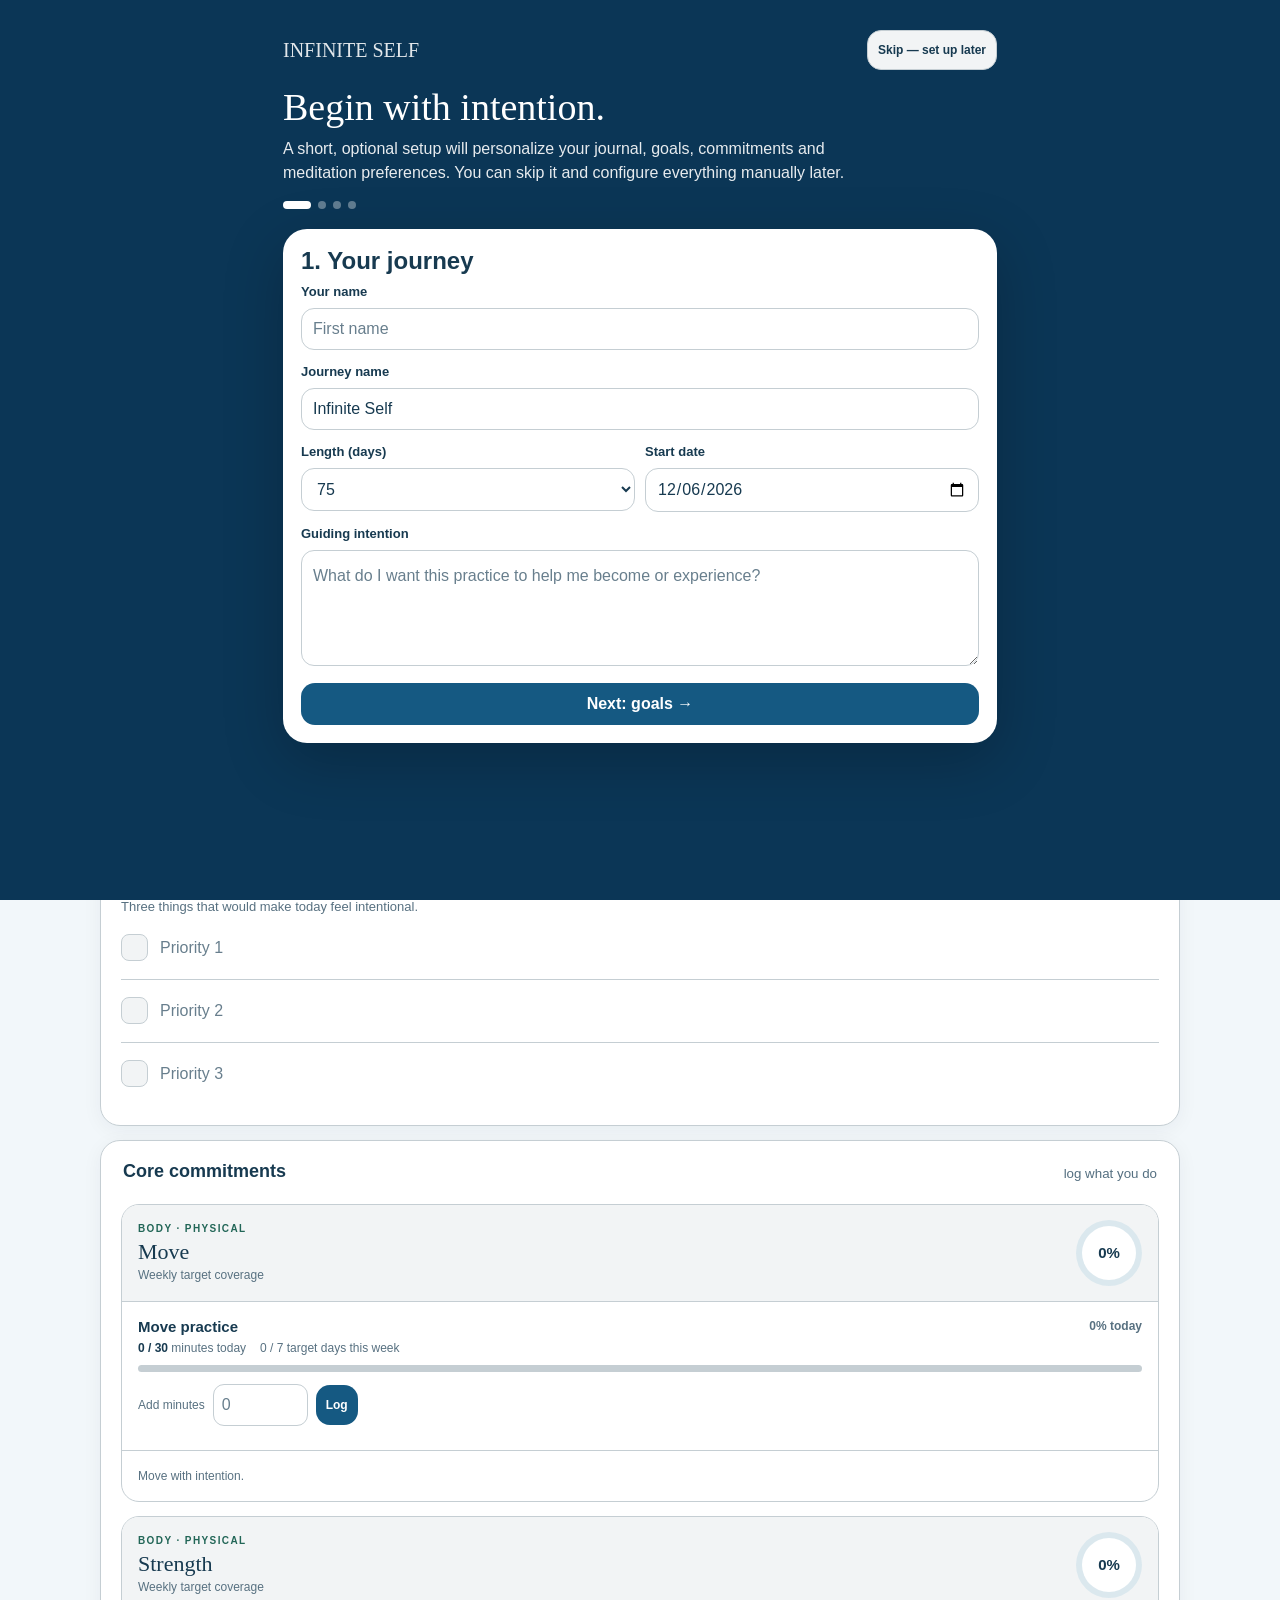
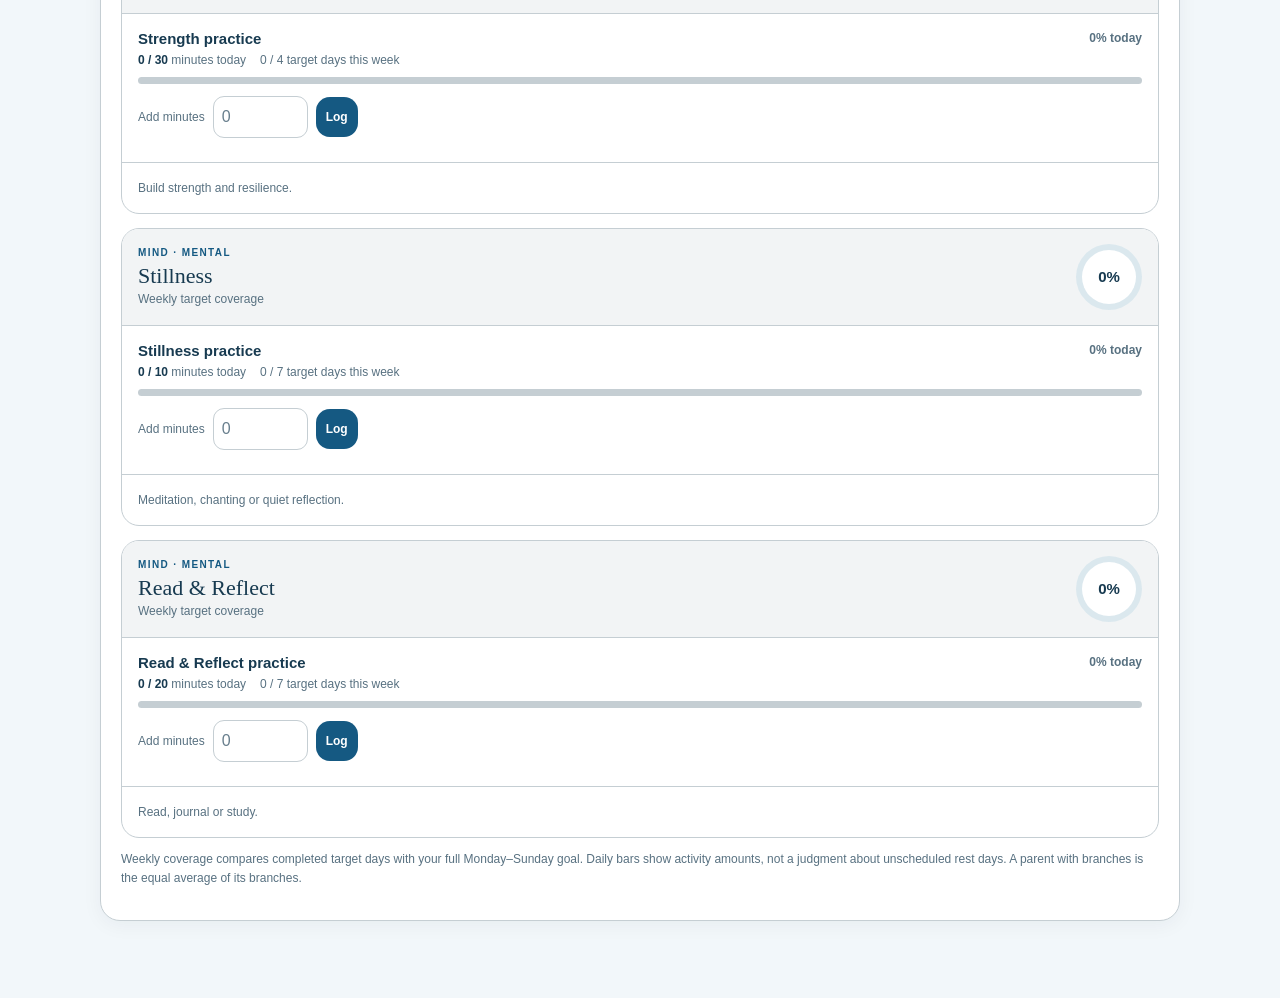
==== commit 1d25aed8: "Add files via upload" ====
--- a/index.html
+++ b/index.html
@@ -5,26 +5,18 @@
 <meta charset="utf-8"/>
 <meta content="width=device-width,initial-scale=1,viewport-fit=cover" name="viewport"/>
 <meta content="#0A3554" name="theme-color"/>
-
-
-
-
 <meta content="yes" name="apple-mobile-web-app-capable"/>
 <meta content="black-translucent" name="apple-mobile-web-app-status-bar-style"/>
 <meta content="Infinite Self" name="apple-mobile-web-app-title"/>
-
-
 <title>Infinite Self</title>
-
 <meta content="Infinite Self — intention, practice and reflection. A personal journal, goals, meditation and inspiration gallery." name="description"/>
-<link href="manifest-v3.webmanifest" rel="manifest"/>
+<link href="manifest-v31.webmanifest" rel="manifest"/>
 <link href="infinite-self-apple-v3.png" rel="apple-touch-icon" sizes="180x180"/>
 <link href="infinite-self-icon-192-v3.png" rel="icon" sizes="192x192" type="image/png"/>
-<link href="style-v3.css" rel="stylesheet"/>
+<link href="style-v31.css" rel="stylesheet"/>
 </head>
 <body>
 <div class="setup" id="setup">
-
 <div class="setup-inner">
 <div class="setup-top"><div class="brand">INFINITE SELF</div><button class="btn ghost small" onclick="skipSetup()">Skip — set up later</button></div>
 <div class="setup-title">Begin with intention.</div>
@@ -50,7 +42,7 @@
 </section>
 <section class="setup-card hidden" id="setup4">
 <h2>4. Preferences</h2>
-<div class="field"><label for="obMeditation">Default meditation</label><select id="obMeditation"><option value="chant">Nam-myoho-renge-kyo chant</option><option value="ocean">Ocean Breath</option><option value="bells">Soft Bell</option></select></div>
+<div class="field"><label for="obMeditation">Default meditation</label><select id="obMeditation"><option value="chant-sc">Daimoku · SoundCloud</option><option value="chant">Nam-myoho-renge-kyo chant</option><option value="ocean">Ocean Breath</option><option value="bells">Soft Bell</option></select></div>
 <div class="field"><label for="obWisdom">Start Wisdom library in</label><select id="obWisdom"><option>Spiritual</option><option>Motivational</option><option>Leadership</option><option>Wellness</option><option>Reflection / Philosophy</option><option>Purpose / Character</option></select></div>
 <div class="muted">Nothing here locks you in. The purpose is simply to make first use feel personal rather than empty.</div>
 <div class="setup-actions"><button class="btn ghost" onclick="setupNext(3)">← Back</button><button class="btn primary" onclick="finishSetup()">Enter my journal</button></div>
@@ -58,13 +50,11 @@
 </div>
 </div>
 <div class="shell">
-
-<header class="apphead"><div class="brandrow"><div class="wordmark"><span aria-hidden="true" class="infinity">∞</span><div><strong>Infinite Self</strong><small>INTENTION · PRACTICE · REFLECTION</small></div></div><span class="version">v3.0</span></div>
+<header class="apphead"><div class="brandrow"><div class="wordmark"><span aria-hidden="true" class="infinity">∞</span><div><strong>Infinite Self</strong><small>INTENTION · PRACTICE · REFLECTION</small></div></div><span class="version">v3.1</span></div>
 <div class="welcome"><div><h1 id="welcomeTitle">Make space for your next chapter.</h1><p id="welcomeNote">A little more presence. A little more purpose.</p></div><div class="daymeta"><span id="dayBadge"></span><span id="dateBadge"></span></div></div>
 <div class="photo-window" id="hero"><img alt="Sunlight above a calm horizon and a breaking wave in the foreground" fetchpriority="high" id="heroPhoto" src="feature-v3.jpg"/></div></header>
 <div class="notice error hidden" id="storageAlert" role="alert"></div>
 <div class="notice hidden" id="updateNotice" role="status">A newer app version is ready. <button class="btn secondary small" onclick="applyAppUpdate()">Save and refresh</button></div>
-
 <div class="tabs" id="tabs">
 <button class="tabbtn active" data-tab="today" onclick="showTab('today',this)">◉ Today</button>
 <button class="tabbtn" data-tab="journal" onclick="showTab('journal',this)">✎ Journal</button>
@@ -88,12 +78,10 @@
 <div class="section-title" style="margin-top:0"><h3>Core commitments</h3><small>log what you do</small></div>
 <div id="todayCommitments"></div>
 </div>
-
 </section>
 <section class="tab" id="tab-journal">
 <div class="section-title"><h2>Journal</h2><small>intention, reflection, and notes</small></div><div class="journal-tools"><label for="journalDate">Entry date</label><input id="journalDate" onchange="changeJournalDate(this.value)" type="date"/><span id="journalSaveStatus" role="status">Ready to write</span></div>
 <p class="muted">Type, use your keyboard microphone, or choose Dictate. Your writing is saved locally as you go. Always review dictated text.</p>
-
 <div class="card">
 <div class="field"><label for="journalMorning">Morning intention</label><textarea id="journalMorning" oninput="queueJournalSave()" placeholder="How do I want to meet today?" spellcheck="true"></textarea><div class="dictation-row"><button class="btn ghost small dictate-btn" data-target="journalMorning" onclick="startDictation('journalMorning',this)">◉ Dictate</button><span class="dictate-hint" id="journalMorningHint"></span></div></div>
 <div class="field"><label for="journalFreeform">Freeform journal</label><textarea id="journalFreeform" oninput="queueJournalSave()" placeholder="What is alive for me right now?" spellcheck="true"></textarea><div class="dictation-row"><button class="btn ghost small dictate-btn" data-target="journalFreeform" onclick="startDictation('journalFreeform',this)">◉ Dictate</button><span class="dictate-hint" id="journalFreeformHint"></span></div></div>
@@ -106,10 +94,9 @@
 </div>
 <div class="card">
 <div class="section-title" style="margin-top:0"><h3>Journal history</h3><small id="journalCount"></small></div>
-<div class="field"><input id="journalSearch" oninput="renderJournalHistory()" placeholder="Search your journal..."/></div>
+<div class="field"><input aria-label="Search journal history" id="journalSearch" oninput="renderJournalHistory()" placeholder="Search your journal..."/></div>
 <div class="journal-list" id="journalHistory"></div>
 </div>
-
 </section>
 <section class="tab" id="tab-commitments">
 <div class="section-title"><h2>Commitments</h2><button class="btn secondary small" onclick="openCommitment()">＋ Add</button></div>
@@ -118,26 +105,24 @@
 </section>
 <section class="tab" id="tab-goals">
 <div class="section-title"><h2>Goals &amp; milestones</h2><button class="btn secondary small" onclick="openGoal()">＋ Add goal</button></div>
-
 <div id="goalList"></div>
 </section>
 <section class="tab" id="tab-meditation">
-<div class="section-title"><h2>Meditation</h2><small>Three foundations. Your own library.</small></div>
+<div class="section-title"><h2>Meditation</h2><small>Two chants. Two soundscapes. Your library.</small></div>
 <div class="timerWrap"><div class="brand">YOUR SESSION</div><div class="timer" id="timerRing"><div><span><b id="timerText">10:00</b><small id="timerState">ready</small></span></div></div><div class="timer-options" id="timerOptions"></div>
 <div class="session-settings"><label for="sessionMinutes">Minutes</label><input id="sessionMinutes" max="180" min="1" onchange="setTimer(this.value)" type="number" value="10"/><label class="checklabel"><input checked="" id="loopMedia" onchange="setLoopMedia(this.checked)" type="checkbox"/> Loop sound</label></div>
 <div class="row" style="margin-top:14px"><button class="btn primary" id="playBtn" onclick="toggleMeditation()">Play session</button><button class="btn secondary" onclick="endMeditation()">End &amp; save elapsed time</button><button class="btn ghost" onclick="resetMeditation()">Reset</button></div>
-<p class="timer-note">The timer measures your session, not verified listening time. If the device suspends the app, stopping at the target may be delayed until it wakes.</p></div>
+<div class="speed-panel" id="speedPanel"><div class="speed-heading"><label for="playbackSpeed">Playback speed</label><output for="playbackSpeed" id="speedValue">1×</output></div><input aria-describedby="speedHelp" id="playbackSpeed" max="2" min="0.5" oninput="setPlaybackSpeed(this.value)" step="0.05" type="range" value="1"/><div class="rate-presets" id="ratePresets"></div><p class="muted" id="speedHelp" role="status"></p><p class="timer-note">The timer measures your session, not verified listening time. Device suspension can delay stopping at the target. Internet audio may pause independently.</p></div><p class="timer-note">The timer measures your session, not verified listening time. If the device suspends the app, stopping at the target may be delayed until it wakes.</p></div>
 <div class="module-grid" id="moduleList"></div>
-<div class="card"><div class="section-title"><h3>Your audio library</h3><button class="btn secondary small" onclick="openClipForm()">＋ Add YouTube link</button></div>
-<p class="muted">Save a title and a video link. The actual YouTube player stays visible while you move between app pages. An internet connection and permission to embed the video are needed.</p>
+<div class="card"><div class="section-title"><h3>Your audio library</h3><button class="btn secondary small" onclick="openClipForm()">＋ Add audio link</button></div>
+<p class="muted">Save a full SoundCloud track or YouTube video URL. The same player stays loaded as you move through Infinite Self. Streaming needs internet and the creator’s embedding permissions.</p>
 <label class="btn ghost small upload-label">＋ Add your own audio file<input accept="audio/mpeg,audio/mp4,audio/wav,audio/ogg,audio/webm,.mp3,.m4a,.wav,.ogg" hidden="" id="audioUpload" onchange="uploadAudio(this.files);this.value=''" type="file"/></label>
 <p class="muted">Own-file playback is the best option for switching apps. Use recordings you own or have permission to use. MP3/M4A work on many phones; test your device. Maximum 40 MB per file.</p><div id="clipList"></div></div>
-<div class="card"><h3>Continuity, with clear limits</h3><p class="muted">Typing and moving through Infinite Self will not restart the sound or timer. YouTube pauses when the app is hidden. The included audio files and your own uploads use device media controls where supported, but background and lock-screen playback depend on the device. Dictation deliberately pauses sound to avoid recording the speaker.</p><button class="btn ghost small" onclick="showTab('help')">Playback &amp; microphone help</button></div>
+<div class="card"><h3>Continuity, with clear limits</h3><p class="muted">SoundCloud stays loaded while you write and change app tabs; switching apps or locking the phone is subject to browser and SoundCloud behaviour. YouTube pauses when this app is hidden. Included or personally uploaded audio is the best option for background listening and speed control. Dictation pauses playback to avoid recording the speaker.</p><button class="btn ghost small" onclick="showTab('help')">Playback &amp; microphone help</button></div>
 <div class="card"><h3>Session history</h3><div class="muted" id="medHistory"></div></div>
 </section>
 <section class="tab" id="tab-wisdom">
 <div class="section-title"><h2>Readings &amp; wisdom</h2><small>selected materials by category</small></div>
-
 <div class="filter-row" id="wisdomFilters"></div>
 <div class="card">
 <div class="row"><button class="btn secondary" onclick="openResource()">＋ Add my own resource</button><button class="btn ghost" onclick="openSearchForCurrent()">Search web</button><button class="btn ghost" onclick="openVideoSearchForCurrent()">Search YouTube</button></div>
@@ -156,40 +141,45 @@
 <div class="card"><h3>What the pattern says</h3><div class="insight" id="insight"></div></div>
 <div class="row"><button class="btn secondary" onclick="exportCSV()">Export CSV</button><button class="btn secondary" onclick="exportJSON()">Backup data</button></div>
 </section>
-
 <section class="tab" id="tab-gallery"><div class="section-title"><h2>Gallery</h2><small id="galleryCount"></small></div>
 <div class="card gallery-intro"><div><h3>A place to pause.</h3><p class="muted">Your original photographs seed this space. Add your own moments of light, water and life. Tap an image to view it uncropped, favourite it, or choose it as a page photograph.</p></div><label class="btn primary upload-label">＋ Add photos<input accept="image/jpeg,image/png,image/webp" hidden="" id="galleryUpload" multiple="" onchange="uploadPhotos(this.files);this.value=''" type="file"/></label></div>
 <div class="filter-row" id="galleryFilters"></div><p class="muted" id="galleryStatus" role="status"></p><div class="gallery-grid" id="galleryGrid"></div>
 <div class="card"><h3>Yours, on this device</h3><p class="muted">Personal uploads are stored in this browser, not uploaded to GitHub or a public gallery. Images are resized before storage. Keep the originals, and use a full backup before clearing site data or moving devices.</p><button class="btn ghost small" onclick="requestPersistence()">Ask browser to retain my data</button></div></section>
 <section class="tab" id="tab-help">
-<div class="section-title"><h2>Help &amp; FAQ</h2><small>Infinite Self v3.0</small></div>
+<div class="section-title"><h2>Help &amp; FAQ</h2><small>Infinite Self v3.1</small></div>
 <div class="card"><h3>Start with one intentional day.</h3><p class="muted">Run the optional setup or skip it. Name your journey, set four commitments, and add goals when useful. Today is for action; Journal is for noticing; Progress is for adjustment.</p><button class="btn primary" onclick="openSetup()">Run optional setup</button></div>
-<div class="card faq" id="faqList"></div>
-<div class="card"><h3>Back up before you update or change devices</h3><p class="muted">A full backup contains your private journal, records, saved links and personal photos/audio. It is not encrypted. Keep it private. Sharing the app files does not share your entries.</p><div class="row"><button class="btn primary" onclick="exportJSON()">Full backup, including my media</button><button class="btn secondary" onclick="exportRecords()">Records-only backup</button></div><div class="row" style="margin-top:12px"><label class="btn ghost upload-label">Restore backup<input accept="application/json,.json" hidden="" id="restoreFile" onchange="restoreBackup(this.files[0]);this.value='' " type="file"/></label><button class="btn ghost" onclick="exportCSV()">Activity CSV</button></div><p class="muted" id="backupStatus" role="status"></p></div>
+<div class="card faq" id="faqList"></div><div class="card"><h3>Backups, restore &amp; export</h3><p class="muted">Manage full private backups, records-only backups, activity CSV and readable journal exports in Settings.</p><button class="btn secondary" onclick="openDataSettings()">Open Settings → Backup &amp; export</button></div>
+
 <div class="card"><h3>Guides &amp; diagnostics</h3><div class="help-links"><a class="help-link" href="QUICK_START.html" rel="noopener" target="_blank">Quick Start<small>All the everyday steps</small></a><a class="help-link" href="GITHUB_UPDATE_GUIDE.html" rel="noopener" target="_blank">GitHub update guide<small>Replace files safely</small></a><a class="help-link" href="ASSET_CHECK.html" rel="noopener" target="_blank">Image &amp; asset check<small>Verify every deployment file</small></a><a class="help-link" href="CHANGELOG.md" rel="noopener" target="_blank">What's new<small>Scope, fixes and limitations</small></a></div></div>
 </section>
-<section class="tab" id="tab-settings"><div class="section-title"><h2>Settings</h2><small>Make this practice yours</small></div><div class="card">
-<h3>Journey settings</h3>
-<div class="row"><div class="field"><label for="profileName">Your name</label><input id="profileName"/></div><div class="field"><label for="journeyName">Journey name</label><input id="journeyName"/></div></div>
+<section class="tab" id="tab-settings"><div class="section-title"><h2>Settings</h2><small>Your practice, your preferences</small></div>
+<div class="card" id="journeySettings"><h3>Journey &amp; guiding intention</h3>
+<div class="row"><div class="field"><label for="profileName">Your name</label><input autocomplete="given-name" id="profileName"/></div><div class="field"><label for="journeyName">Journey name</label><input id="journeyName"/></div></div>
+<div class="field"><label for="settingsIntention">Guiding Intention</label><textarea id="settingsIntention" oninput="saveGuidingIntention()" placeholder="What would I like this practice to help me become or experience?"></textarea><div class="dictation-row"><button class="btn ghost small dictate-btn" onclick="startDictation('settingsIntention',this)">◉ Dictate</button><span class="dictate-hint" id="settingsIntentionHint"></span></div><p class="muted" id="settingsStatus" role="status">Your Guiding Intention saves as you write and appears on Today.</p></div>
 <div class="row"><div class="field"><label for="journeyDays">Length (days)</label><input id="journeyDays" max="1095" min="7" type="number"/></div><div class="field"><label for="journeyStart">Start date</label><input id="journeyStart" type="date"/></div></div>
-<button class="btn secondary" onclick="saveJourneySettings()">Save settings</button>
-<hr/><button class="btn danger small" onclick="resetAll()">Erase this device's data</button>
-</div></section></main>
+<div class="row"><div class="field"><label for="settingsMeditation">Default meditation</label><select id="settingsMeditation"></select></div><div class="field"><label for="settingsWisdom">Starting Wisdom category</label><select id="settingsWisdom"></select></div></div>
+<button class="btn primary" onclick="saveJourneySettings()">Save journey settings</button>
+<p class="muted">Changing a default does not interrupt a session already playing. Your next fresh launch uses the chosen meditation.</p></div>
+<div class="card" id="appearanceSettings"><div class="section-title"><h3>Appearance &amp; reading comfort</h3><button class="btn ghost small" onclick="resetAppearance()">Reset appearance</button></div>
+<p class="muted">Choose a palette or make your own. Backgrounds change; your photographs stay as they are. Preferences save automatically on this browser.</p>
+<div class="palette-grid" id="palettePresets"></div>
+<div class="row color-controls"><div class="field"><label for="pageColor">Page background</label><div class="color-line"><input id="pageColor" oninput="customiseColour('background',this.value)" type="color"/><output id="pageColorValue"></output></div></div><div class="field"><label for="cardColor">Cards &amp; writing areas</label><div class="color-line"><input id="cardColor" oninput="customiseColour('surface',this.value)" type="color"/><output id="cardColorValue"></output></div></div></div>
+<div class="field"><div class="speed-heading"><label for="fontScale">Text size</label><output for="fontScale" id="fontScaleValue">100%</output></div><input id="fontScale" max="150" min="90" oninput="setFontScale(this.value)" step="5" type="range" value="100"/><div class="size-actions"><button aria-label="Smaller text" class="btn ghost small" onclick="setFontScale(Number($('fontScale').value)-5)">A−</button><button class="btn secondary small" onclick="setFontScale(100)">Default · 100%</button><button aria-label="Larger text" class="btn ghost small" onclick="setFontScale(Number($('fontScale').value)+5)">A+</button></div></div>
+<div class="appearance-sample"><span class="source">YOUR READING PREVIEW</span><h3>A little more space to be yourself.</h3><p>Write honestly. Read comfortably. Let your practice meet you where you are.</p><button class="btn primary small" onclick="toast('This is a preview of your chosen appearance.')" type="button">Button preview</button></div>
+<p class="muted" id="appearanceStatus" role="status">Text colours adjust for readable contrast. External YouTube and SoundCloud players keep their own appearance.</p></div>
+<div class="card" id="backupSection"><h3>Backup, restore &amp; export</h3><p class="muted" id="backupSummary"></p><p class="muted" id="lastBackupNote"></p><p class="muted">A full backup contains your private journal, records, saved links and personal photos/audio. It is not encrypted. Keep it private. Sharing the app files does not share your entries.</p><div class="row"><button class="btn primary" onclick="exportJSON()">Full backup, including my media</button><button class="btn secondary" onclick="exportRecords()">Records-only backup</button></div><div class="row" style="margin-top:12px"><label class="btn ghost upload-label">Restore backup<input accept="application/json,.json" hidden="" id="restoreFile" onchange="restoreBackup(this.files[0]);this.value='' " type="file"/></label><button class="btn ghost" onclick="exportCSV()">Activity CSV</button></div><p class="muted" id="backupStatus" role="status"></p><div class="row"><button class="btn ghost" onclick="exportJournalText()">Export journal text (.txt)</button><button class="btn ghost" onclick="printJournal()">Print / save journal PDF</button></div><p class="muted">Full and records-only backups include your Guiding Intention, appearance and audio-speed preferences. Linked SoundCloud/YouTube recordings are not downloaded. Activity CSV excludes journal text; readable journal exports include it. Keep all personal exports out of GitHub.</p></div><div class="card danger-zone"><h3>Device data</h3><p class="muted">Deleting your records is permanent unless you have saved a backup.</p><button class="btn danger" onclick="resetAll()">Erase this device’s data</button></div></section></main>
 </div>
 <div class="modal" id="commitModal"><div class="sheet"><button aria-label="Close dialog" class="close" onclick="closeCommitment()">×</button><h2 id="commitModalTitle">Commitment</h2><div class="field"><label for="cName">Name</label><input id="cName"/></div><div class="row"><div class="field"><label for="cCategory">Area</label><select id="cCategory"><option value="mental">Mental</option><option value="physical">Physical</option></select></div><div class="field"><label for="cMetric">Measure</label><select id="cMetric"><option>minutes</option><option>sessions</option><option>pages</option><option>steps</option><option>items</option><option value="check">done / not done</option></select></div></div><div class="row"><div class="field"><label for="cTarget">Target each time</label><input id="cTarget" min="1" type="number" value="20"/></div><div class="field"><label for="cFreq">Target days per week</label><input id="cFreq" max="7" min="1" type="number" value="7"/></div></div><div class="field"><label for="cNote">Optional note</label><input id="cNote"/></div><hr/><div class="section-title"><h3>Sub-branches</h3><button class="btn secondary small" onclick="addBranchEditor()">＋ Add branch</button></div><div id="branchEditors"></div><div class="row" style="margin-top:16px"><button class="btn primary" onclick="saveCommitment()">Save</button><button class="btn danger hidden" id="deleteCommitBtn" onclick="deleteCommitment()">Delete</button></div></div></div>
 <div class="modal" id="goalModal"><div class="sheet"><button aria-label="Close dialog" class="close" onclick="closeGoal()">×</button><h2 id="goalModalTitle">Goal</h2><div class="field"><label for="gTitle">Goal</label><input id="gTitle"/></div><div class="field"><label for="gWhy">Why it matters</label><textarea id="gWhy"></textarea></div><div class="row"><div class="field"><label for="gDate">Target date</label><input id="gDate" type="date"/></div><div class="field"><label for="gLinks">Link commitments</label><select id="gLinks" multiple="" size="5"></select><div class="tiny">Hold Ctrl / Cmd to choose more than one on desktop. On mobile, it's fine to leave this blank.</div></div></div><hr/><div class="section-title"><h3>Milestones</h3><button class="btn secondary small" onclick="addMilestoneEditor()">＋ Add milestone</button></div><div id="milestoneEditors"></div><div class="row" style="margin-top:16px"><button class="btn primary" onclick="saveGoal()">Save goal</button><button class="btn danger hidden" id="deleteGoalBtn" onclick="deleteGoal()">Delete</button></div></div></div>
 <div class="modal" id="resourceModal"><div class="sheet"><button aria-label="Close dialog" class="close" onclick="closeResource()">×</button><h2>Add resource</h2><div class="field"><label for="rCategory">Category</label><select id="rCategory"></select></div><div class="row"><div class="field"><label for="rType">Type</label><select id="rType"><option value="reading">Reading</option><option value="video">Video</option><option value="link">Link</option></select></div><div class="field"><label for="rTitle">Title</label><input id="rTitle"/></div></div><div class="field"><label for="rUrl">URL</label><input id="rUrl" placeholder="https://..."/></div><div class="field"><label for="rNote">Short note</label><textarea id="rNote"></textarea></div><button class="btn primary" onclick="saveResource()">Save resource</button></div></div>
 <div class="toast" id="toast" role="status"></div>
-
-
 <div aria-labelledby="composeHeading" aria-modal="true" class="modal" id="composeModal" role="dialog"><div class="sheet"><button aria-label="Close journal composer" class="close" onclick="closeCompose()">×</button><h2 id="composeHeading">Carry to Journal</h2><div class="muted" id="composeSource"></div><blockquote id="composePrompt"></blockquote>
 <div class="row"><div class="field"><label for="composeType">Where should this go?</label><select id="composeType"><option value="morning">Morning intention / meditation</option><option selected="" value="freeform">Freeform journal</option><option value="evening">Evening reflection</option></select></div><div class="field"><label for="composeDate">Entry date</label><input id="composeDate" type="date"/></div></div>
 <div class="field"><label for="composeText">Your response</label><textarea id="composeText" oninput="saveComposeDraft()" placeholder="What does this bring up for you?" rows="7"></textarea><div class="dictation-row"><button class="btn ghost small dictate-btn" data-target="composeText" onclick="startDictation('composeText',this)">◉ Dictate</button><span class="dictate-hint" id="composeTextHint"></span></div></div><div class="row"><button class="btn primary" onclick="postCompose()">Save to Journal</button><button class="btn ghost" onclick="closeCompose()">Keep draft &amp; close</button></div><p class="muted">Appends the prompt and your response. Existing journal writing is not replaced.</p></div></div>
-<div aria-labelledby="clipHeading" aria-modal="true" class="modal" id="clipModal" role="dialog"><div class="sheet"><button aria-label="Close audio link form" class="close" onclick="closeDialog('clipModal')">×</button><h2 id="clipHeading">Save a YouTube clip</h2><div class="field"><label for="clipTitle">Your title</label><input id="clipTitle" maxlength="160" placeholder="My favourite meditation"/></div><div class="field"><label for="clipURL">Video link</label><input id="clipURL" placeholder="https://youtu.be/..." type="url"/></div><p class="muted">This saves a link, not a download. The video streams through YouTube with its own controls, restrictions and privacy terms.</p><button class="btn primary" onclick="saveClip()">Save clip</button></div></div>
+<div aria-labelledby="clipHeading" aria-modal="true" class="modal" id="clipModal" role="dialog"><div class="sheet"><button aria-label="Close audio link form" class="close" onclick="closeDialog('clipModal')">×</button><h2 id="clipHeading">Save an audio link</h2><div class="field"><label for="clipTitle">Your title</label><input id="clipTitle" maxlength="160" placeholder="My favourite meditation"/></div><div class="field"><label for="clipURL">Track or video URL</label><input id="clipURL" placeholder="https://soundcloud.com/artist/track or https://youtu.be/..." type="url"/></div><p class="muted">Use the full address of one SoundCloud track or YouTube video. Private, restricted or unavailable recordings may not play here.</p><button class="btn primary" onclick="saveClip()">Save clip</button></div></div>
 <div aria-labelledby="photoTitle" aria-modal="true" class="modal photo-modal" id="photoModal" role="dialog"><div class="sheet"><button aria-label="Close photograph" class="close" onclick="closeDialog('photoModal')">×</button><h2 id="photoTitle">Photograph</h2><img alt="" class="photo-full" id="photoFull"/><p class="muted" id="photoCaption"></p><div class="row"><button class="btn secondary" id="favoriteButton" onclick="togglePhotoFavorite()">Favourite</button><button class="btn ghost" onclick="downloadCurrentPhoto()">Save a copy</button><button class="btn danger hidden" id="deletePhotoButton" onclick="deleteCurrentPhoto()">Delete my upload</button></div><div class="row photo-use"><select aria-label="Page to use this photo" id="photoPage"><option value="journal">Journal</option><option value="today">Today</option><option value="meditation">Meditation</option><option value="wisdom">Wisdom</option><option value="goals">Goals</option><option value="progress">Progress</option></select><button class="btn primary" onclick="useCurrentPhoto()">Use on this page</button></div></div></div>
-
-<aside aria-label="Current meditation" class="media-dock hidden" id="mediaDock"><div class="dock-video hidden" id="dockVideo"><div id="youtubeMount"></div></div><div class="dockbar"><div class="dock-info"><strong id="dockTitle">Meditation</strong><span id="dockClock">10:00</span><small id="dockStatus">Ready</small></div><button class="btn secondary small" id="dockPlay" onclick="toggleMeditation()">Play</button><button class="btn ghost small" onclick="endMeditation()">End</button></div><div class="dock-message hidden" id="youtubeStatus"></div></aside>
+<aside aria-label="Current meditation" class="media-dock hidden" id="mediaDock"><div class="dock-video hidden" id="dockVideo"><div id="youtubeMount"></div></div><div class="dock-soundcloud hidden" id="dockSoundCloud"></div><div class="dockbar"><div class="dock-info"><strong id="dockTitle">Meditation</strong><span id="dockClock">10:00</span><small id="dockStatus">Ready</small></div><button class="btn secondary small" id="dockPlay" onclick="toggleMeditation()">Play</button><button class="btn ghost small" onclick="endMeditation()">End</button></div><div class="dock-message hidden" id="youtubeStatus"></div><div class="dock-message hidden" id="soundcloudStatus">SoundCloud · internet required. Tap the player’s play button when prompted.</div></aside>
 <audio id="globalAudio" playsinline="" preload="metadata"></audio>
 <div aria-live="polite" class="sr-only" id="liveRegion"></div>
-<script src="app-v3.js"></script></body>
+<script src="app-v31.js"></script></body>
 </html>
--- a/style-v31.css
+++ b/style-v31.css
@@ -0,0 +1,148 @@
+
+:root{--deep:#0A3554;--navy:#0f4166;--ocean:#1b6f97;--sky:#7fc7e4;--mist:#e8f6fb;--foam:#f7fcfe;--ink:#163443;--muted:#607886;--gold:#f5c65d;--amber:#e8aa42;--yellow:#f4d53b;--line:#d4e7ef;--good:#1a7f71;--card:rgba(255,255,255,.93);--shadow:0 14px 40px rgba(8,44,66,.13);--radius:22px}
+*{box-sizing:border-box} html,body{margin:0;padding:0;min-height:100%;font-family:-apple-system,BlinkMacSystemFont,"Segoe UI",Roboto,Helvetica,Arial,sans-serif;background:linear-gradient(180deg,#f7fbfd,#e9f6fb);color:var(--ink)}
+button,input,select,textarea{font:inherit} button{cursor:pointer}
+a{color:var(--ocean)}
+body:before{content:"";position:fixed;inset:0;z-index:-2;background:radial-gradient(circle at 85% 4%,rgba(127,199,228,.45),transparent 28%),linear-gradient(180deg,#fbfeff 0%,#ecf8fc 55%,#dcedf4 100%)}
+.shell{max-width:820px;margin:0 auto;min-height:100vh;padding-bottom:40px}
+.hero{position:relative;min-height:280px;padding:calc(24px + env(safe-area-inset-top)) 20px 24px;border-radius:0 0 32px 32px;overflow:hidden;color:white;background:#123}
+.hero .bg{position:absolute;inset:0;background-size:cover;background-position:center;filter:saturate(1.05)}
+.hero .scrim{position:absolute;inset:0;background:linear-gradient(180deg,rgba(7,34,54,.22),rgba(6,27,45,.74) 70%,rgba(6,27,45,.88))}
+.hero .inner{position:relative;z-index:2;display:flex;flex-direction:column;justify-content:space-between;min-height:232px}
+.brand{font-size:calc(12px * var(--font-scale,1));letter-spacing:.18em;text-transform:uppercase;opacity:.88}
+.hero h1{margin:14px 0 8px;font-size:calc(34px * var(--font-scale,1));line-height:1.02;max-width:540px}
+.hero p{margin:0;max-width:620px;line-height:1.45;opacity:.9}
+.hero .meta{display:flex;justify-content:space-between;align-items:flex-end;gap:12px;margin-top:18px}
+.pill{display:inline-flex;align-items:center;gap:6px;border-radius:999px;padding:7px 11px;font-size:calc(11px * var(--font-scale,1));font-weight:800;letter-spacing:.02em}
+.pill.white{background:rgba(255,255,255,.14);border:1px solid rgba(255,255,255,.18);color:white}
+.pill.mental{background:#e6f5fa;color:#0d6587}.pill.physical{background:#e6f4ef;color:#176c60}
+.tabs{position:sticky;top:0;z-index:20;background:rgba(248,252,253,.9);backdrop-filter:blur(12px);padding:10px 10px 8px;border-bottom:1px solid rgba(205,226,235,.85);overflow:auto;white-space:nowrap;scrollbar-width:none}.tabs::-webkit-scrollbar{display:none}
+.tabbtn{display:inline-flex;align-items:center;gap:8px;border:0;background:white;color:#48616f;border-radius:999px;padding:10px 14px;margin-right:8px;box-shadow:0 3px 10px rgba(6,27,45,.05)}
+.tabbtn.active{background:var(--deep);color:white}
+main{padding:16px}
+.tab{display:none}.tab.active{display:block}
+.section-title{display:flex;align-items:center;justify-content:space-between;gap:12px;margin:6px 2px 12px}.section-title h2{margin:0;font-size:calc(23px * var(--font-scale,1))}.section-title small{color:var(--muted)}
+.card{background:var(--card);border:1px solid rgba(255,255,255,.85);border-radius:var(--radius);box-shadow:var(--shadow);padding:16px;margin-bottom:14px;backdrop-filter:blur(12px)}
+.card h3{margin:0 0 6px;font-size:calc(18px * var(--font-scale,1))}.muted{color:var(--muted);font-size:calc(13px * var(--font-scale,1));line-height:1.45}
+.grid2{display:grid;grid-template-columns:1fr 1fr;gap:12px}.grid3{display:grid;grid-template-columns:repeat(3,1fr);gap:12px}
+.stat{padding:14px;border-radius:18px;background:linear-gradient(145deg,#f8fdfe,#e8f6fb);border:1px solid var(--line)} .stat b{display:block;font-size:calc(28px * var(--font-scale,1));color:var(--deep)} .stat span{font-size:calc(12px * var(--font-scale,1));color:var(--muted)}
+.progress{height:9px;background:#e3eef2;border-radius:999px;overflow:hidden}.progress>i{display:block;height:100%;background:linear-gradient(90deg,var(--ocean),var(--sky));border-radius:999px}
+.priority{display:flex;gap:10px;align-items:center;padding:10px 0;border-top:1px solid var(--line)} .priority:first-of-type{border-top:0}
+.check{width:24px;height:24px;border-radius:8px;border:1px solid #9ccad9;display:grid;place-items:center;background:white}.check.done{background:var(--ocean);color:white;border-color:var(--ocean)}
+.priority input[type=text]{flex:1;border:0;background:transparent;outline:0}
+.log-row{display:flex;align-items:center;justify-content:space-between;gap:12px;padding:13px 0;border-top:1px solid var(--line)} .log-row:first-child{border-top:0}.log-main{min-width:0;flex:1}.log-main b{display:block}.log-main small{color:var(--muted)}
+.log-input{display:flex;gap:6px;align-items:center}.log-input input{width:84px;padding:9px 8px;border:1px solid var(--line);border-radius:12px;background:#f9fcfd}
+.btn{border:0;border-radius:14px;padding:10px 13px;font-weight:700}.btn.primary{background:var(--deep);color:white}.btn.secondary{background:#e7f3f7;color:var(--deep)}.btn.ghost{background:transparent;color:var(--ocean);border:1px solid var(--line)}.btn.warning{background:#fff4d8;color:#93611c}.btn.danger{background:#fff0f1;color:#a8434a}.btn.small{padding:8px 10px;font-size:calc(12px * var(--font-scale,1))}.btn.full{width:100%}
+.subtle-hero{min-height:150px;overflow:hidden;position:relative;border-radius:20px;background:#123;margin-bottom:14px}.subtle-hero .bg{position:absolute;inset:0;background-size:cover;background-position:center}.subtle-hero .scrim{position:absolute;inset:0;background:linear-gradient(180deg,rgba(7,34,54,.14),rgba(6,27,45,.72))}.subtle-hero .copy{position:relative;z-index:2;padding:16px;color:white;display:flex;flex-direction:column;justify-content:flex-end;min-height:150px}
+.filter-row{display:flex;gap:8px;overflow:auto;padding-bottom:6px;scrollbar-width:none}.filter-row::-webkit-scrollbar{display:none}.chip{flex:0 0 auto;border:1px solid var(--line);background:white;color:var(--deep);border-radius:999px;padding:8px 12px;font-size:calc(12px * var(--font-scale,1));font-weight:700}.chip.active{background:var(--deep);color:white;border-color:var(--deep)}
+.reading-card{position:relative;overflow:hidden}.reading-card:before{content:"";position:absolute;right:-50px;top:-55px;width:120px;height:120px;border:1px solid rgba(21,111,151,.1);border-radius:50%}.source{font-size:calc(11px * var(--font-scale,1));letter-spacing:.08em;text-transform:uppercase;color:var(--ocean);font-weight:800;margin-bottom:8px}.excerpt{font-family:Georgia,"Times New Roman",serif;font-size:calc(17px * var(--font-scale,1));line-height:1.58;color:#19384a;margin:12px 0}
+.prompt{background:#f1f8fa;border-radius:14px;padding:11px 12px;font-size:calc(13px * var(--font-scale,1));line-height:1.45}.reading-actions{display:flex;gap:8px;flex-wrap:wrap;margin-top:12px}
+.journal-list .entry{padding:12px 0;border-top:1px solid var(--line)} .journal-list .entry:first-child{border-top:0} .journal-list b{display:block}
+.goal-card .meta{display:flex;gap:10px;flex-wrap:wrap;margin-top:8px}.tiny{font-size:calc(12px * var(--font-scale,1));color:var(--muted)}
+.milestone{display:flex;gap:8px;align-items:flex-start;padding:8px 0;border-top:1px solid var(--line)} .milestone:first-of-type{border-top:0}.milestone input[type=checkbox]{margin-top:3px}
+.timerWrap{position:relative;padding:22px;color:white;background:linear-gradient(155deg,#072e48,#0d6c8f 58%,#69bdd8);border-radius:22px;overflow:hidden}.timer{display:grid;place-items:center;width:192px;height:192px;margin:18px auto;border-radius:50%;background:conic-gradient(var(--gold) var(--timerPct,0%),rgba(255,255,255,.15) 0);padding:9px}.timer>div{width:100%;height:100%;border-radius:50%;display:grid;place-items:center;text-align:center;background:#0a3a58}.timer b{font-size:calc(38px * var(--font-scale,1))}.timer small{opacity:.72}.timer-options{display:flex;flex-wrap:wrap;gap:8px;justify-content:center}.timer-options button{border:1px solid rgba(255,255,255,.24);background:rgba(255,255,255,.09);color:white;border-radius:999px;padding:8px 12px}.timer-options button.active{background:white;color:var(--deep)}
+.module.selected{border:2px solid var(--gold)}
+.bars{display:flex;align-items:flex-end;height:126px;gap:8px;padding-top:12px}.barwrap{flex:1;text-align:center}.bar{height:88px;background:#e7f2f6;border-radius:9px;display:flex;align-items:flex-end;overflow:hidden}.bar i{display:block;width:100%;background:linear-gradient(180deg,var(--sky),var(--ocean));border-radius:9px}.barwrap small{display:block;margin-top:6px;color:var(--muted);font-size:calc(10px * var(--font-scale,1))}
+.insight{padding:12px;border-left:3px solid var(--ocean);background:#f0f8fb;border-radius:0 12px 12px 0;font-size:calc(13px * var(--font-scale,1));line-height:1.45}
+.field{margin-bottom:13px}.field label{display:block;font-size:calc(12px * var(--font-scale,1));font-weight:700;margin:0 0 6px}.field input,.field select,.field textarea{width:100%;border:1px solid var(--line);background:white;border-radius:13px;padding:11px;outline:none}.field textarea{min-height:92px;resize:vertical}
+.row{display:flex;gap:10px}.row>*{flex:1}
+.heroQuote{font-size:calc(14px * var(--font-scale,1));line-height:1.42;max-width:460px;margin-top:10px;color:#e3f5fb}
+.badge{display:inline-block;border-radius:999px;padding:5px 9px;font-size:calc(11px * var(--font-scale,1));background:#eef8fb;color:var(--ocean);font-weight:700}
+.modal{position:fixed;inset:0;z-index:100;background:rgba(4,25,39,.56);display:none;align-items:flex-end;justify-content:center}.modal.open{display:flex}.sheet{background:#f7fbfc;width:min(820px,100%);max-height:92vh;overflow:auto;border-radius:28px 28px 0 0;padding:20px 18px calc(28px + env(safe-area-inset-bottom));box-shadow:0 -20px 60px rgba(0,0,0,.2)}.sheet h2{margin:4px 0 4px}.close{float:right;border:0;background:#e7f1f4;width:34px;height:34px;border-radius:50%}
+.hidden{display:none!important}.toast{position:fixed;left:50%;transform:translateX(-50%);bottom:18px;background:#062a42;color:white;padding:10px 14px;border-radius:14px;font-size:calc(13px * var(--font-scale,1));opacity:0;pointer-events:none;transition:.25s;z-index:300}.toast.show{opacity:1}
+hr{border:0;border-top:1px solid var(--line);margin:16px 0}
+
+.setup{position:fixed;inset:0;z-index:400;background:#071f33;color:white;display:none;overflow:auto}.setup.open{display:block}
+.setup-bg{position:fixed;inset:0;background:url('feature-v3.jpg') center 36%/cover no-repeat;filter:saturate(1.03)}.setup-scrim{position:fixed;inset:0;background:linear-gradient(180deg,rgba(6,25,42,.22),rgba(5,28,45,.82) 48%,rgba(5,28,45,.96))}
+.setup-inner{position:relative;z-index:2;max-width:680px;margin:0 auto;padding:calc(30px + env(safe-area-inset-top)) 18px 50px}.setup-top{display:flex;justify-content:space-between;gap:12px;align-items:center}.setup-top button{color:white;border-color:rgba(255,255,255,.32)}
+.setup-title{font-size:calc(38px * var(--font-scale,1));line-height:1.03;margin:18px 0 10px}.setup-copy{line-height:1.5;opacity:.9;max-width:600px}.setup-card{background:rgba(249,253,254,.97);color:var(--ink);border-radius:24px;padding:18px;margin-top:20px;box-shadow:0 18px 60px rgba(0,0,0,.22)}
+.setup-card h2{margin:0 0 8px}.setup-card .field input,.setup-card .field select,.setup-card .field textarea{background:white}.setup-actions{display:flex;gap:9px;margin-top:12px}.setup-actions>*{flex:1}
+.stepdots{display:flex;gap:7px;margin-top:16px}.stepdots i{height:8px;width:8px;border-radius:99px;background:rgba(255,255,255,.35)}.stepdots i.active{width:28px;background:white}
+.onboard-goal,.onboard-commit{border:1px solid var(--line);background:white;border-radius:16px;padding:12px;margin:10px 0}.onboard-commit .label{font-size:calc(11px * var(--font-scale,1));text-transform:uppercase;letter-spacing:.08em;color:var(--ocean);font-weight:800;margin-bottom:8px}
+.faq details{border-top:1px solid var(--line);padding:11px 0}.faq details:first-of-type{border-top:0}.faq summary{font-weight:800;cursor:pointer}.faq details div{font-size:calc(13px * var(--font-scale,1));line-height:1.5;color:var(--muted);padding-top:8px}
+.help-links{display:grid;grid-template-columns:1fr 1fr;gap:10px}.help-link{display:block;text-decoration:none;border:1px solid var(--line);background:#f4fafc;border-radius:16px;padding:12px;color:var(--deep);font-weight:800}.help-link small{display:block;color:var(--muted);font-weight:400;margin-top:4px}
+.youtube-wrap{position:relative;padding-top:56.25%;border-radius:16px;overflow:hidden;background:#061c2c}.youtube-wrap iframe{position:absolute;inset:0;width:100%;height:100%;border:0}.source-note{font-size:calc(12px * var(--font-scale,1));line-height:1.45;color:var(--muted);margin-top:9px}
+
+@media(max-width:640px){.grid2,.grid3{grid-template-columns:1fr 1fr}.hero h1{font-size:calc(30px * var(--font-scale,1))}.row{flex-direction:column}.log-row{flex-direction:column;align-items:flex-start}.log-input{width:100%}.log-input input{flex:1;width:auto}.hero .meta{flex-direction:column;align-items:flex-start}.section-title h2{font-size:calc(21px * var(--font-scale,1))}}
+
+/* Infinite Self v3: keep words off the photographs; make hierarchy visible. */
+:root{--deep:#0b3656;--ocean:#236e96;--sky:#9fcfe1;--muted:#526c7a;--ink:#173747;--line:#dae7ec;--shadow:0 4px 20px rgba(6,43,64,.05);--card:#fff;--radius:20px}
+body{background:#f5fafc}body:before{display:none}button,a,input,textarea,select{-webkit-tap-highlight-color:transparent}button:focus-visible,a:focus-visible,input:focus-visible,textarea:focus-visible,select:focus-visible{outline:3px solid #d7a53e;outline-offset:3px}button,input,select{min-height:42px}button:disabled{opacity:.55;cursor:default}button{touch-action:manipulation}a.btn{text-decoration:none}p{line-height:1.6}button.btn.small{min-height:40px}.btn.ghost{color:#195979}small{line-height:1.5}.shell{max-width:1120px;padding:0 20px 40px}.apphead{padding:22px 0 0}.brandrow{display:flex;justify-content:space-between;align-items:center}.wordmark{display:flex;gap:12px;align-items:center}.wordmark strong{display:block;font-family:Georgia,serif;font-size:calc(29px * var(--font-scale,1));font-weight:500;letter-spacing:-.035em}.wordmark small{display:block;font-size:calc(9px * var(--font-scale,1));letter-spacing:.17em;color:var(--muted);margin-top:3px}.infinity{font-family:Georgia,serif;font-size:calc(48px * var(--font-scale,1));font-weight:400;line-height:1;color:var(--ocean)}.version{border:1px solid var(--line);border-radius:99px;font-size:calc(11px * var(--font-scale,1));padding:5px 10px;color:var(--muted)}.welcome{display:flex;gap:24px;justify-content:space-between;align-items:center;padding:20px 0 18px}.welcome h1{font-family:Georgia,serif;font-size:calc(31px * var(--font-scale,1));font-weight:400;line-height:1.15;margin:0 0 8px;letter-spacing:-.025em}.welcome p{font-size:calc(14px * var(--font-scale,1));color:var(--muted);margin:0;max-width:740px}.daymeta{flex-shrink:0;display:grid;gap:4px;font-size:calc(12px * var(--font-scale,1));text-align:right;color:var(--muted)}.photo-window{height:245px;border-radius:22px;background:#e0eaf0;overflow:hidden}.photo-window img{display:block;width:100%;height:100%;object-fit:cover;object-position:center 44%}.tabs{margin:14px 0 0;padding:10px 0;white-space:nowrap;background:rgba(245,250,252,.97);scroll-padding-inline:12px}.tabbtn{box-shadow:none;font-size:calc(13px * var(--font-scale,1));padding:10px 14px;margin-right:3px;background:transparent}.tabbtn.active{background:#0b3656}.tabs:focus-within{overflow-x:auto}main{padding:22px 0}.section-title{margin-bottom:16px}.section-title h2{font-size:calc(23px * var(--font-scale,1))}.section-title small{text-align:right}.card{box-shadow:var(--shadow);border:1px solid var(--line);padding:20px}.card h3{font-size:calc(18px * var(--font-scale,1))}.stat{background:#fff;border:1px solid var(--line);padding:17px 20px;border-radius:18px}.stat b{font-weight:500;font-size:calc(31px * var(--font-scale,1));line-height:1.2}.stat span{display:block;margin-top:4px;font-size:calc(12px * var(--font-scale,1))}#todayStats,#progressStats{margin-bottom:18px;grid-template-columns:repeat(4,minmax(0,1fr))}.muted{font-size:calc(13px * var(--font-scale,1));color:var(--muted)}.field textarea{font-size:calc(16px * var(--font-scale,1));line-height:1.7;min-height:150px;background:#fff}.field input,.field select{font-size:calc(16px * var(--font-scale,1))}.field label{font-size:calc(13px * var(--font-scale,1));color:var(--ink)}.priority input{width:0;min-width:0;font-size:calc(16px * var(--font-scale,1));min-height:42px}.priority .check{flex:0 0 27px;min-height:27px}.priority{padding:10px 0}.journal-tools{display:flex;gap:12px;align-items:center;flex-wrap:wrap;margin-bottom:12px;font-size:calc(13px * var(--font-scale,1))}.journal-tools input{border:1px solid var(--line);border-radius:10px;padding:8px;background:white}.journal-tools span{margin-left:auto;color:var(--ocean)}.dictation-row{display:flex;gap:12px;align-items:center;padding-top:7px}.dictate-hint{font-size:calc(12px * var(--font-scale,1));color:var(--muted)}.dictate-btn.listening{background:#ffeded;border-color:#b64949;color:#8d2727}#journalFreeform{min-height:220px}.journal-list details{padding:15px 0;border-top:1px solid var(--line)}.journal-list summary{cursor:pointer;font-weight:600}.journal-text{white-space:pre-wrap;font-size:calc(14px * var(--font-scale,1));line-height:1.7;color:var(--ink)}.journal-text h4{margin:16px 0 4px}.journal-status{font-size:calc(12px * var(--font-scale,1));margin-bottom:10px;color:var(--ocean)}
+.commit-block{border:1px solid var(--line);border-radius:18px;margin-top:14px;overflow:hidden;background:#fff}.commit-heading{display:flex;align-items:center;gap:12px;padding:15px 16px;border-bottom:1px solid var(--line);background:#edf5fb}.commit-heading.physical{background:#edf7f4}.commit-heading h3{font-family:Georgia,serif;font-size:calc(22px * var(--font-scale,1));font-weight:500;margin:5px 0 3px}.area-label{font-size:calc(10px * var(--font-scale,1));text-transform:uppercase;letter-spacing:.14em;color:#155982;font-weight:800}.physical .area-label{color:#226657}.commit-heading .tiny{font-size:calc(12px * var(--font-scale,1))}.commit-heading .gauge{margin-left:auto}.gauge{--pct:0%;--accent:#2a7199;width:66px;height:66px;min-width:66px;border-radius:50%;display:grid;place-items:center;background:conic-gradient(var(--accent) var(--pct),#dbe8ee 0);position:relative}.gauge:before{content:'';position:absolute;inset:6px;background:#fff;border-radius:50%}.gauge span{position:relative;font-size:calc(15px * var(--font-scale,1));font-weight:750}.physical .gauge{--accent:#3a8170}.task-item{padding:16px;border-top:1px solid var(--line)}.task-item:first-child{border-top:0}.task-name{display:flex;justify-content:space-between;align-items:center;gap:12px;margin-bottom:6px}.task-name strong{font-size:calc(15px * var(--font-scale,1))}.task-name .tiny{font-weight:600;text-align:right}.metricline{display:flex;gap:14px;align-items:center;flex-wrap:wrap;font-size:calc(12px * var(--font-scale,1));color:var(--muted);margin-bottom:10px}.metricline b{color:#173b52}.task-item .progress{height:7px;margin-bottom:12px}.physical .task-item .progress>i{background:#5b9989}.entryline{display:flex;align-items:center;gap:8px;flex-wrap:wrap}.entryline label{font-size:calc(12px * var(--font-scale,1));color:var(--muted)}.entryline input{padding:8px;border:1px solid var(--line);border-radius:11px;width:95px;background:#f8fbfc;font-size:calc(16px * var(--font-scale,1))}.entryline .note{font-size:calc(11px * var(--font-scale,1));color:var(--muted)}.category-note{margin-top:8px;line-height:1.5}.recent-log{font-size:calc(12px * var(--font-scale,1));padding:8px 0;border-top:1px solid var(--line);display:flex;justify-content:space-between;gap:10px;align-items:center}.week-sub{padding-left:12px;border-left:2px solid #b4d0dd;margin:10px 0 10px 10px}.analysis-row{margin:17px 0}.analysis-row .analysis-label{display:flex;justify-content:space-between;gap:14px;margin-bottom:7px;font-size:calc(14px * var(--font-scale,1))}.analysis-label span{font-size:calc(12px * var(--font-scale,1));color:var(--muted)}.score-note{font-size:calc(12px * var(--font-scale,1));line-height:1.6;color:var(--muted)}
+.timerWrap{background:#eaf3f8;color:var(--ink);border:1px solid #cedeeb;margin-bottom:18px}.timer{margin:12px auto 20px;background:conic-gradient(#5286a4 var(--timerPct,0%),#d1e2ed 0)}.timer>div{background:white;color:var(--ink)}.timer b{font-variant-numeric:tabular-nums}.timer small{display:block;font-size:calc(12px * var(--font-scale,1));padding:8px;line-height:1.3}.timer-options button{background:#fff;color:var(--ink);border:1px solid #b9cedb}.timer-options button.active{background:#124365;color:#fff}.session-settings{display:flex;gap:10px;align-items:center;justify-content:center;margin-top:16px;font-size:calc(12px * var(--font-scale,1));flex-wrap:wrap}.session-settings input[type=number]{max-width:76px;border-radius:12px;border:1px solid #bbcfdc;padding:8px}.checklabel{display:flex;gap:6px;align-items:center}.checklabel input{min-height:20px}.timer-note{font-size:calc(11px * var(--font-scale,1));color:var(--muted);margin-bottom:0}.timerWrap .row{justify-content:center}.timerWrap .row>*{flex:initial}.module-grid{display:grid;grid-template-columns:repeat(3,1fr);gap:12px}.module{background:#fff;border:1px solid var(--line);border-radius:17px;padding:17px;text-align:left;color:var(--ink);min-height:120px}.module .source{font-size:calc(10px * var(--font-scale,1));margin:0 0 10px}.module h3{font-family:Georgia,serif;font-weight:400;font-size:calc(21px * var(--font-scale,1));margin:0 0 7px}.module.selected{border:2px solid #4f879f;box-shadow:inset 0 0 0 3px #edf5f8}.module .muted{font-size:calc(12px * var(--font-scale,1))}.module-grid+.card{margin-top:16px}.clip-row{padding:14px 0;border-top:1px solid var(--line);display:flex;gap:14px;justify-content:space-between;align-items:center}.clip-row .clip-copy{min-width:0}.clip-row strong{font-size:calc(14px * var(--font-scale,1));display:block;overflow-wrap:anywhere}.clip-row small{font-size:calc(11px * var(--font-scale,1));color:var(--muted)}.clip-buttons{display:flex;gap:6px;flex-shrink:0}.media-dock{position:fixed;z-index:80;bottom:12px;right:12px;width:min(360px,calc(100vw - 24px));background:#fff;border:1px solid #aac8d8;border-radius:16px;box-shadow:0 8px 45px #14354b33;overflow:hidden}.dockbar{display:flex;gap:7px;align-items:center;padding:10px}.dock-info{flex:1;min-width:0}.dock-info strong{font-size:calc(12px * var(--font-scale,1));display:block;white-space:nowrap;overflow:hidden;text-overflow:ellipsis}.dock-info span{font-variant-numeric:tabular-nums;font-size:calc(17px * var(--font-scale,1));display:inline-block;margin-top:4px}.dock-info small{display:inline;margin-left:8px;color:var(--muted);font-size:calc(10px * var(--font-scale,1))}.dock-video{height:202px;min-height:200px;background:#102535}.dock-video iframe{width:100%!important;height:202px!important;border:0;display:block}.dock-message{font-size:calc(11px * var(--font-scale,1));padding:0 12px 10px;line-height:1.5}.dock-message a{font-weight:600}.media-present .shell{padding-bottom:125px}.youtube-present .shell{padding-bottom:345px}.modal.open~.media-dock{z-index:80}body.dialog-open.youtube-present .media-dock{visibility:hidden}body.dialog-open.youtube-present .shell{padding-bottom:40px}
+.gallery-intro{display:flex;gap:28px;align-items:center;justify-content:space-between}.gallery-intro .btn{white-space:nowrap}.gallery-intro p{margin-bottom:0}.gallery-grid{display:grid;grid-template-columns:repeat(3,minmax(0,1fr));gap:16px;margin:12px 0 24px}.gallery-tile{display:flex;flex-direction:column;text-align:left;border:1px solid var(--line);background:#fff;border-radius:18px;overflow:hidden;padding:0;box-shadow:var(--shadow);color:var(--ink)}.gallery-tile img{width:100%;height:218px;object-fit:cover;display:block}.gallery-tile .caption{padding:13px 14px;display:flex;gap:10px;justify-content:space-between;width:100%;align-items:center}.gallery-tile strong{font-size:calc(13px * var(--font-scale,1));display:block}.gallery-tile small{font-size:calc(11px * var(--font-scale,1));color:var(--muted)}.heart{font-size:calc(22px * var(--font-scale,1));color:#246c8d}.gallery-tile:hover img{filter:brightness(1.04)}.photo-modal .sheet{width:min(930px,100%)}.photo-full{display:block;max-width:100%;max-height:61vh;object-fit:contain;margin:16px auto;background:#edf2f5;border-radius:12px}.photo-use{margin-top:15px}.photo-use select{border:1px solid var(--line);border-radius:12px;background:#fff;padding:10px}.upload-label{display:inline-flex;align-items:center;justify-content:center;cursor:pointer}.setup{background:#0b3656}.setup-inner .brand{font-family:Georgia,serif;font-size:calc(20px * var(--font-scale,1));letter-spacing:0}.setup-title{font-family:Georgia,serif;font-weight:400}.setup-card .row{gap:10px}.setup-inner{max-width:750px}blockquote{margin:16px 0;padding:16px;border-left:3px solid #85b3c9;font-family:Georgia,serif;line-height:1.6;background:#eef6fa;border-radius:0 12px 12px 0}#composeSource{padding-top:8px}.sheet{padding:24px;max-height:94dvh;border:1px solid var(--line);overscroll-behavior:contain}.sheet h2{font-family:Georgia,serif;font-weight:400}.modal .close{min-height:38px;width:38px;font-size:calc(20px * var(--font-scale,1));margin:0 0 10px 12px}.notice{padding:14px 16px;background:#e7f1f7;border:1px solid #c0d6e3;border-radius:14px;margin:14px 0;font-size:calc(13px * var(--font-scale,1));line-height:1.5}.notice.error{background:#fff0e9;color:#70380e;border-color:#e5bda8}.toast{bottom:22px;max-width:90vw;box-shadow:0 5px 30px #17374733}.media-present .toast{bottom:115px}.youtube-present .toast{bottom:330px}.sr-only{position:absolute;width:1px;height:1px;overflow:hidden;clip:rect(0,0,0,0)}.faq details div{color:var(--muted);font-size:calc(14px * var(--font-scale,1))}.faq details{padding:15px 0}.help-links{gap:12px}.help-link{font-size:calc(14px * var(--font-scale,1))}.bar{background:#edf3f6}.bar i{min-height:0}#globalAudio{display:none}
+@media(min-width:1000px){.media-present .shell{padding-bottom:130px}.youtube-present .shell{padding-bottom:350px}.photo-window{height:260px}.sheet{border-radius:25px;max-height:88dvh}.modal{align-items:center;padding:22px}.journal-list{max-width:900px}}
+@media(max-width:700px){.shell{padding:0 14px 35px}.apphead{padding-top:17px}.wordmark strong{font-size:calc(26px * var(--font-scale,1))}.wordmark small{font-size:calc(8px * var(--font-scale,1))}.infinity{font-size:calc(42px * var(--font-scale,1))}.welcome{display:block;padding:18px 0 15px}.welcome h1{font-size:calc(28px * var(--font-scale,1))}.welcome p{font-size:calc(12px * var(--font-scale,1))}.daymeta{display:flex;gap:15px;margin-top:12px;font-size:calc(11px * var(--font-scale,1));text-align:left}.photo-window{height:198px;border-radius:17px}.tabs{margin-top:6px}.tabbtn{font-size:calc(12px * var(--font-scale,1));padding:10px 12px}.card{padding:16px}.section-title small{font-size:calc(11px * var(--font-scale,1))}#todayStats,#progressStats{grid-template-columns:repeat(2,minmax(0,1fr));gap:10px}.stat{padding:14px 16px}.stat b{font-size:calc(27px * var(--font-scale,1))}.journal-tools span{margin-left:0;width:100%}.module-grid{grid-template-columns:1fr}.module{min-height:0;padding:15px}.module h3{font-size:calc(20px * var(--font-scale,1))}.module .source{margin:0 0 6px}.timerWrap .row{flex-direction:row;flex-wrap:wrap;gap:7px}.timerWrap .btn{font-size:calc(12px * var(--font-scale,1));padding:9px}.gallery-grid{grid-template-columns:repeat(2,minmax(0,1fr));gap:12px}.gallery-tile img{height:180px}.gallery-tile .caption{padding:11px;font-size:calc(12px * var(--font-scale,1))}.gallery-intro{display:block}.gallery-intro .btn{margin-top:15px}.gallery-tile strong{font-size:calc(12px * var(--font-scale,1))}.gallery-tile small{font-size:calc(10px * var(--font-scale,1))}.clip-row{align-items:flex-start;flex-direction:column;gap:8px}.sheet{padding:20px 16px max(22px,env(safe-area-inset-bottom))}.entryline input{width:80px}.gauge{width:60px;height:60px;min-width:60px}.commit-heading h3{font-size:calc(21px * var(--font-scale,1))}.gallery-grid{margin-top:12px}.help-links{grid-template-columns:1fr 1fr}.media-dock{bottom:max(8px,env(safe-area-inset-bottom));right:12px}.photo-use{flex-direction:column}}
+@media(prefers-reduced-motion:reduce){*{scroll-behavior:auto!important;transition:none!important}}
+
+/* v3.1 — semantic colour surfaces, scalable text and keyboard-aware writing */
+:root{--font-scale:1;--page-bg:#f2f7fa;--page-ink:#173a50;--page-muted:#526675;--surface:#ffffff;--surface-alt:#edf4f8;--ink:#173a50;--muted:#526675;--accent:#155982;--accent-text:#ffffff;--line:#c7d5dc;--visible-height:100dvh;--visible-top:0px}
+html{font-size:calc(16px * var(--font-scale));background:var(--page-bg)}
+body{font-size:calc(16px * var(--font-scale));background:var(--page-bg);color:var(--page-ink)}body:before{display:none}
+.shell,main,.apphead{background:transparent;color:var(--page-ink)}
+.welcome h1,.wordmark,.wordmark strong,.infinity,.section-title h2{color:var(--page-ink)}
+.welcome p,.daymeta,.wordmark small,.version,.section-title>small{color:var(--page-muted)}
+.apphead .brandrow{border-color:var(--line)}
+.tabs{background:var(--page-bg);border-color:var(--line)}
+.tabbtn{background:var(--surface);color:var(--ink);border-color:var(--line);white-space:nowrap}
+.tabbtn.active{background:var(--accent);color:var(--accent-text)}
+.card,.stat,.sheet,.module,.commit-block,.gallery-tile,.media-dock,.setup-card,.onboard-goal,.branch-edit,.help-link{background:var(--surface);color:var(--ink);border-color:var(--line)}
+.card h3,.card h4,.stat b,.card .section-title h2,.sheet h2,.sheet h3,.module h3,.timer,.journal-text,.gallery-tile,.task-name,.metricline b{color:var(--ink)}
+.muted,.tiny,.score-note,.metricline,.task-name .tiny,.stat span,.journal-tools,.journal-tools span,.clip-row small,.gallery-tile small,.dictate-hint,.timer-note,.faq details div,.entryline label,.entryline .note{color:var(--muted)}
+.tab>p.muted,.tab>.section-title small,.gallery-intro+.muted{color:var(--page-muted)}
+.field input,.field textarea,.field select,.entryline input,.session-settings input,.photo-use select,.journal-tools input,.sheet select{background:var(--surface);color:var(--ink);border-color:var(--line);font-size:max(16px,calc(16px * var(--font-scale)))}
+input::placeholder,textarea::placeholder{color:var(--muted);opacity:.9}
+input[type=range],input[type=checkbox]{accent-color:var(--accent)}
+input,textarea{caret-color:var(--ink)}
+.btn.primary,.chip.active,.timer-options button.active,.check.done{background:var(--accent);color:var(--accent-text);border-color:var(--accent)}
+.btn.secondary,.btn.ghost,.chip,.timer-options button,.close,.check,.help-link{color:var(--ink);background:var(--surface-alt);border-color:var(--line)}
+a,.source,.badge,.area-label,.pill.mental,.heart{color:var(--accent)}
+.source{background:transparent}.badge,.pill.mental,.pill.physical{background:var(--surface-alt)}
+.pill.physical,.physical .area-label{color:var(--physical-accent,#226657)}
+.btn.danger,.danger-zone .btn{color:#852b31;background:#ffedef;border:1px solid #edc1c6}
+.commit-heading,.commit-heading.physical,.timerWrap,.insight,.prompt,.appearance-sample,blockquote{background:var(--surface-alt);color:var(--ink);border-color:var(--line)}
+.gauge{--accent:var(--accent-color,var(--ocean))}.gauge:before{background:var(--surface)}
+.progress,.bar{background:var(--line)}.progress>i,.bar i{background:var(--accent)}
+.timer>div{background:var(--surface);color:var(--ink)}.timer{background:conic-gradient(var(--accent) var(--timerPct,0%),var(--line) 0)}
+.excerpt{color:var(--ink)}
+.priority input{color:var(--ink);min-width:0}.priority,.task-item,.commit-heading,.milestone,.journal-list details,.clip-row,.log-row,hr{border-color:var(--line)}
+.field label{line-height:1.45}.row>*{min-width:0}.section-title{flex-wrap:wrap}.card h3{overflow-wrap:anywhere}
+.intention-card .source{margin:0}.intention-text{font-family:Georgia,serif;font-size:calc(20px * var(--font-scale));line-height:1.65;white-space:pre-wrap;overflow-wrap:anywhere;margin-bottom:2px}
+.palette-grid{display:grid;grid-template-columns:repeat(auto-fit,minmax(125px,1fr));gap:10px;margin:18px 0}
+.palette-choice{border:1px solid var(--line);border-radius:15px;background:var(--surface-alt);color:var(--ink);padding:12px;text-align:left;display:flex;gap:10px;align-items:center;min-height:58px;font-size:calc(13px * var(--font-scale))}
+.palette-choice[aria-pressed=true]{outline:2px solid var(--accent);outline-offset:1px}
+.palette-dot{width:26px;height:26px;border:1px solid #798a9488;border-radius:50%;flex-shrink:0;background:var(--swatch)}
+.color-line{display:flex;align-items:center;gap:10px;font-size:calc(13px * var(--font-scale))}.color-line input[type=color]{padding:3px;width:58px;height:44px;min-height:44px;border:1px solid var(--line);border-radius:10px}
+.speed-heading{display:flex;align-items:center;justify-content:space-between;gap:10px}.speed-heading label{font-size:calc(14px * var(--font-scale));font-weight:650}.speed-heading output{font-weight:750;font-variant-numeric:tabular-nums;color:var(--ink)}
+#fontScale,#playbackSpeed{width:100%;height:36px;padding:0;box-shadow:none}
+.size-actions,.rate-presets{display:flex;gap:8px;flex-wrap:wrap;align-items:center}
+.speed-panel{border:1px solid var(--line);background:var(--surface);color:var(--ink);border-radius:17px;padding:16px;margin-top:18px}
+.rate-presets .btn[aria-pressed=true]{background:var(--accent);color:var(--accent-text);border-color:var(--accent)}
+button:disabled,input:disabled{cursor:not-allowed;opacity:.48}
+.appearance-sample{border:1px solid var(--line);border-radius:16px;padding:18px;margin-top:18px}
+.appearance-sample h3{font-family:Georgia,serif;font-size:calc(23px * var(--font-scale));margin-top:10px}
+.appearance-sample p{line-height:1.65}
+.dock-soundcloud{height:166px;background:var(--surface);border-bottom:1px solid var(--line)}
+.dock-soundcloud iframe{width:100%;height:166px;border:0;display:block}
+.soundcloud-present .shell{padding-bottom:350px}.soundcloud-present .toast{bottom:310px}
+.media-dock{background:var(--surface);color:var(--ink)}.dock-message{overflow-wrap:anywhere;color:var(--muted)}
+.dock-info small{color:var(--muted)}.dock-info strong{font-size:calc(12px * var(--font-scale))}
+.module-grid{grid-template-columns:repeat(2,minmax(0,1fr))}
+#backupStatus,#settingsStatus{white-space:pre-wrap;overflow-wrap:anywhere;line-height:1.5}
+/* Growing fields keep a bounded internal scroll area. Native zoom is not disabled. */
+textarea{resize:vertical;overflow-y:auto;overflow-x:hidden;white-space:pre-wrap;overflow-wrap:anywhere;line-height:1.65;min-height:116px;scroll-margin-block:80px;scroll-padding:16px}
+#journalFreeform{min-height:150px}textarea.writing-field{min-height:0!important;max-height:none!important}
+input:not([type]),input[type=text],input[type=search],input[type=url],input[type=email]{min-width:0;scroll-margin-block:80px}
+.modal{height:var(--visible-height);top:var(--visible-top);bottom:auto;overflow:hidden}
+.modal .sheet{max-height:calc(var(--visible-height) - 24px)}
+.setup.open{height:var(--visible-height);top:var(--visible-top);bottom:auto}
+.dock-info strong,.gallery-tile strong,.help-link,.clip-copy,.welcomeNote{overflow-wrap:anywhere}
+@media(max-width:700px){
+ .module-grid{grid-template-columns:1fr}.palette-grid{grid-template-columns:repeat(2,minmax(0,1fr))}
+ .help-links{grid-template-columns:1fr}.color-controls{flex-direction:row;flex-wrap:wrap}.color-controls>*{min-width:130px}
+ .media-dock{max-height:calc(var(--visible-height) - 16px);overflow-y:auto}
+ body.writing-focus:not(.youtube-present) .media-dock{position:static;width:calc(100% - 28px);max-height:none;margin:12px 14px;}
+ body.writing-focus:not(.youtube-present) .shell{padding-bottom:24px}
+ .modal{align-items:flex-end}.modal .sheet{max-height:calc(var(--visible-height) - 12px)}
+}
+@media print{.tabs,.media-dock,button{display:none!important}}
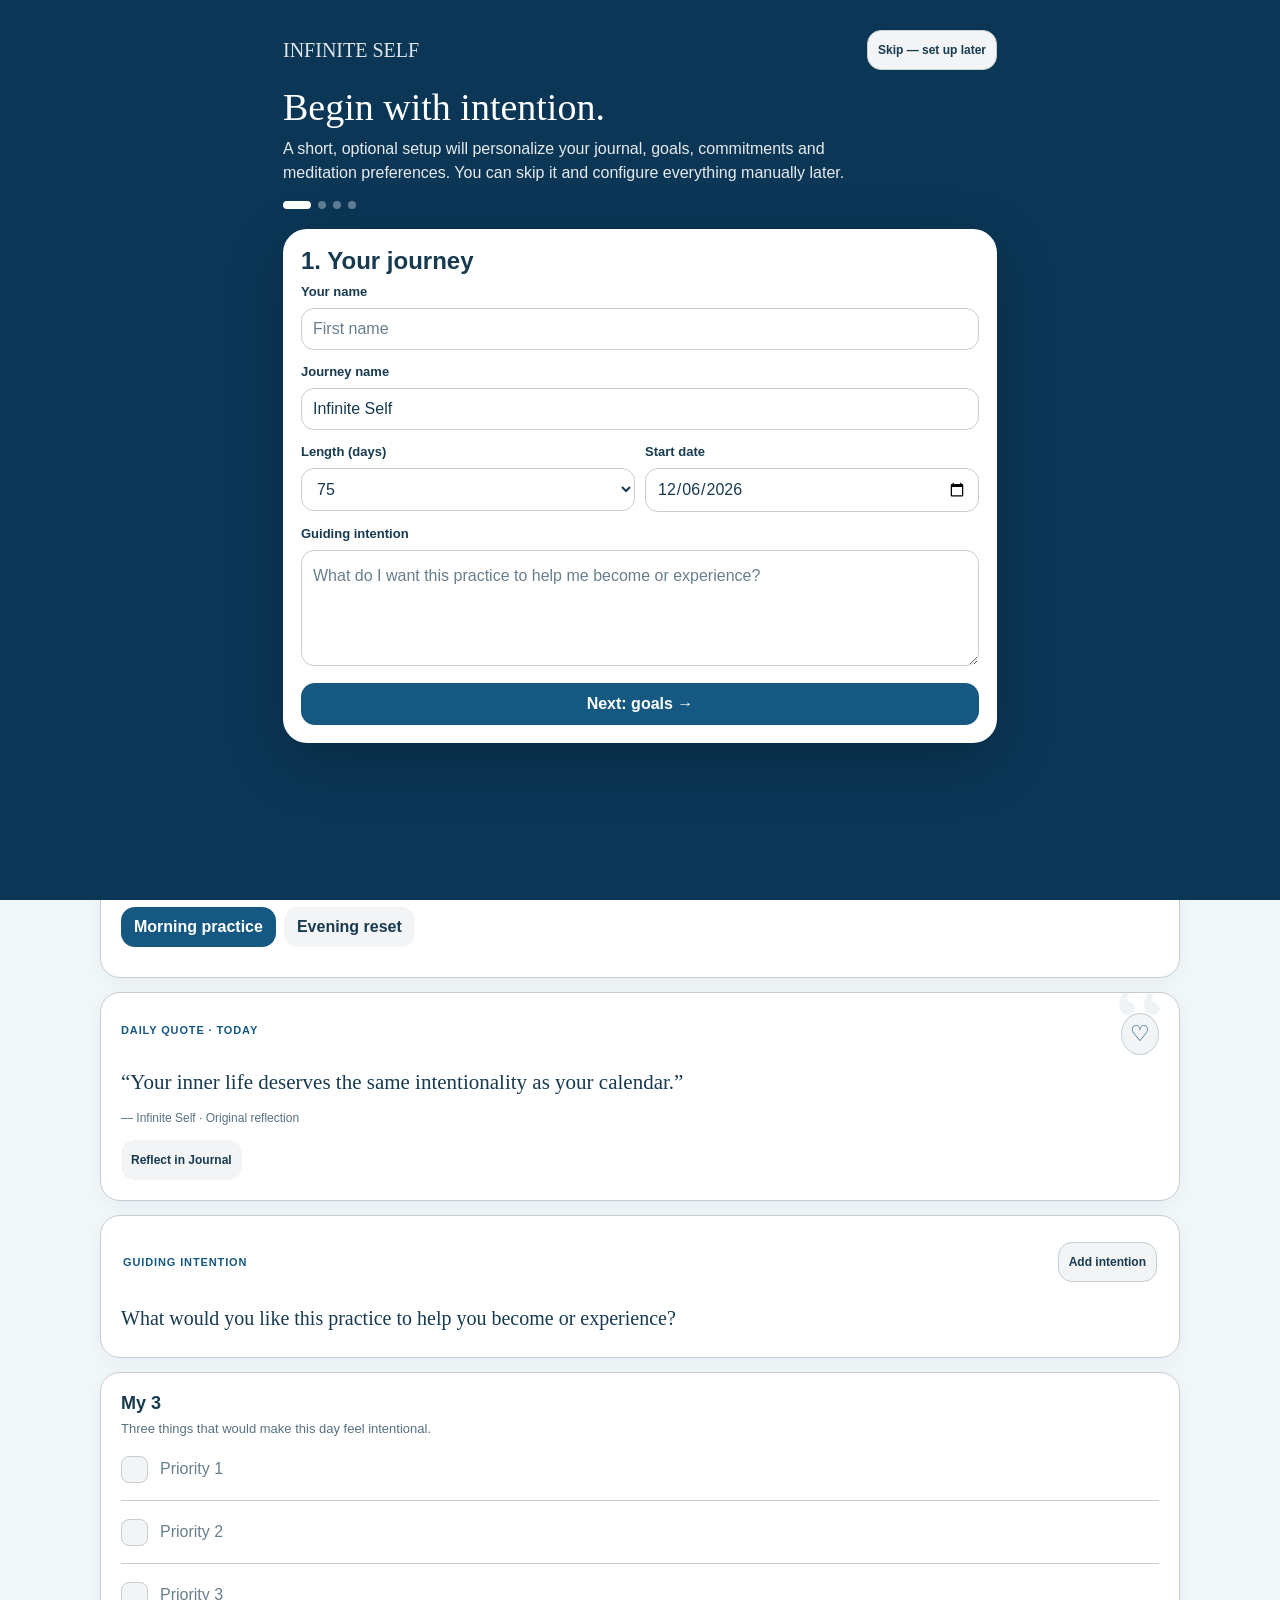
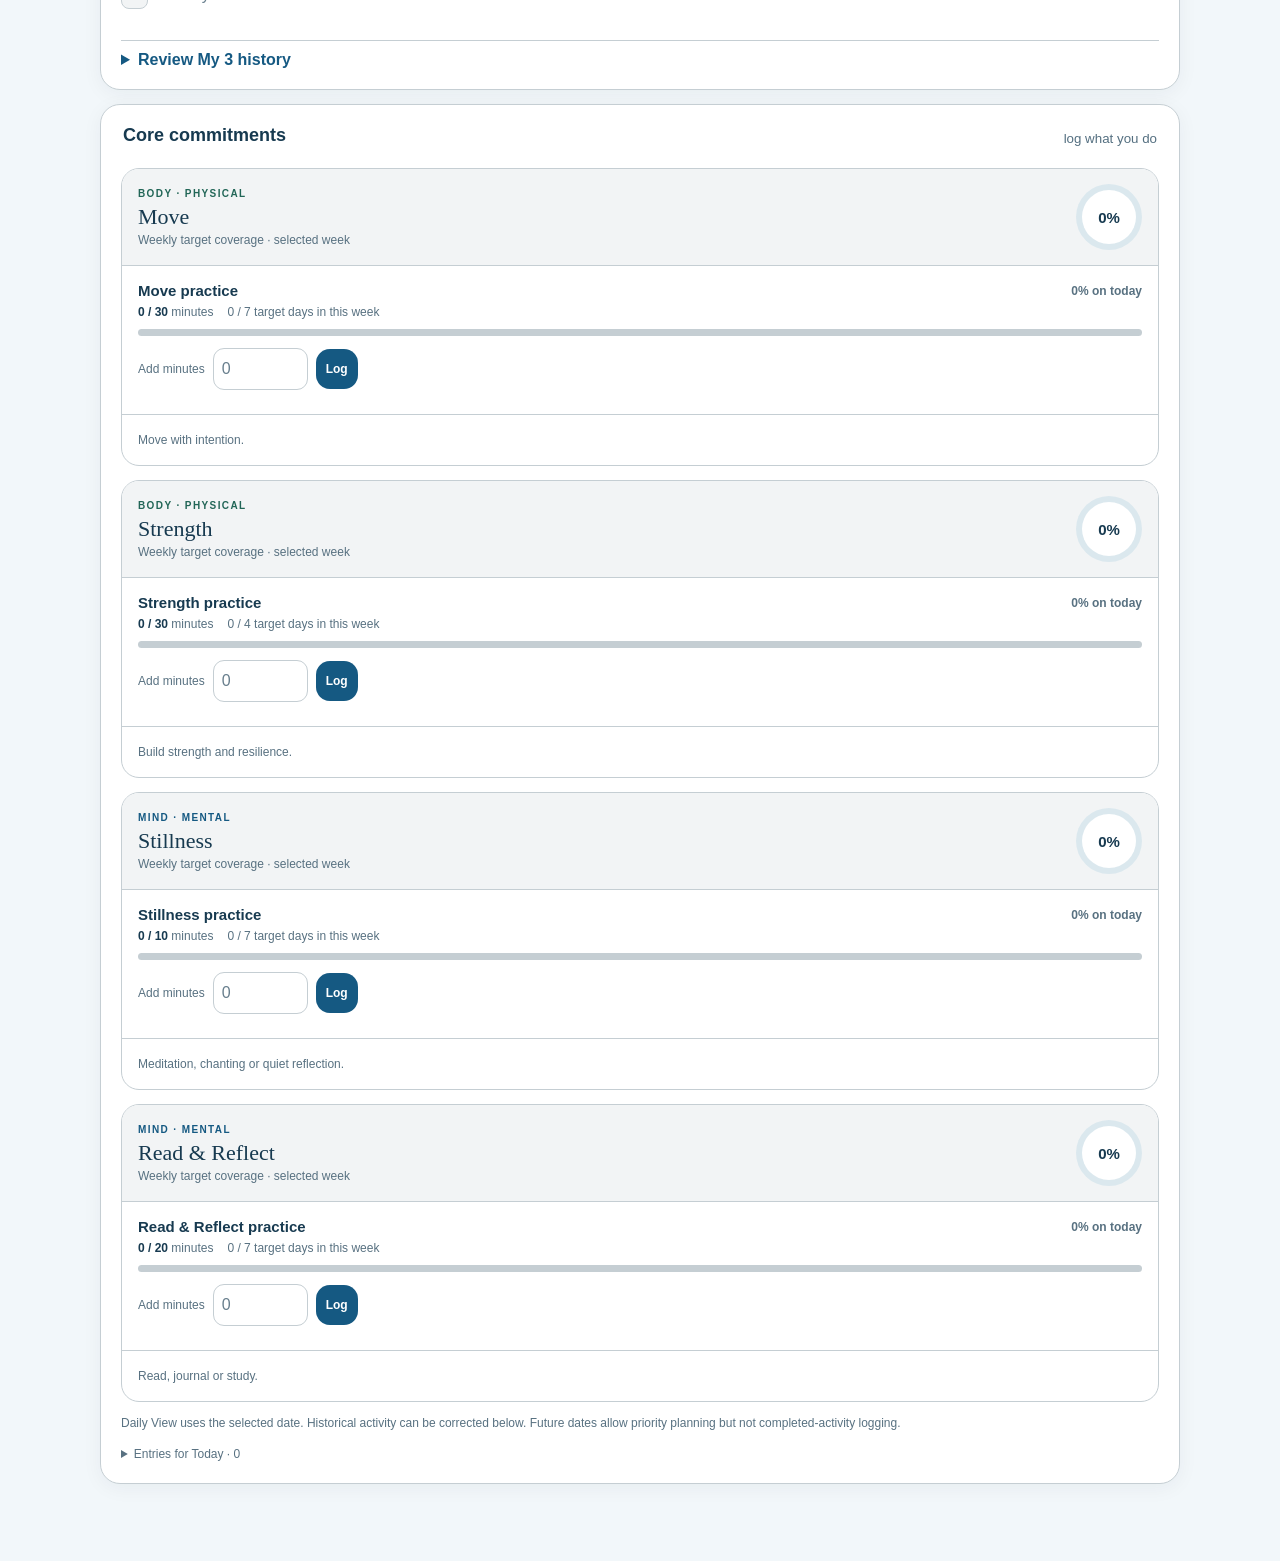
==== commit a8e033cb: "Add files via upload" ====
--- a/index.html
+++ b/index.html
@@ -10,10 +10,10 @@
 <meta content="Infinite Self" name="apple-mobile-web-app-title"/>
 <title>Infinite Self</title>
 <meta content="Infinite Self — intention, practice and reflection. A personal journal, goals, meditation and inspiration gallery." name="description"/>
-<link href="manifest-v31.webmanifest" rel="manifest"/>
+<link href="manifest-v34.webmanifest" rel="manifest"/>
 <link href="infinite-self-apple-v3.png" rel="apple-touch-icon" sizes="180x180"/>
 <link href="infinite-self-icon-192-v3.png" rel="icon" sizes="192x192" type="image/png"/>
-<link href="style-v31.css" rel="stylesheet"/>
+<link href="style-v34.css" rel="stylesheet"/>
 </head>
 <body>
 <div class="setup" id="setup">
@@ -50,7 +50,7 @@
 </div>
 </div>
 <div class="shell">
-<header class="apphead"><div class="brandrow"><div class="wordmark"><span aria-hidden="true" class="infinity">∞</span><div><strong>Infinite Self</strong><small>INTENTION · PRACTICE · REFLECTION</small></div></div><span class="version">v3.1</span></div>
+<header class="apphead"><div class="brandrow"><div class="wordmark"><span aria-hidden="true" class="infinity">∞</span><div><strong>Infinite Self</strong><small>INTENTION · PRACTICE · REFLECTION</small></div></div><span class="version">v3.4</span></div>
 <div class="welcome"><div><h1 id="welcomeTitle">Make space for your next chapter.</h1><p id="welcomeNote">A little more presence. A little more purpose.</p></div><div class="daymeta"><span id="dayBadge"></span><span id="dateBadge"></span></div></div>
 <div class="photo-window" id="hero"><img alt="Sunlight above a calm horizon and a breaking wave in the foreground" fetchpriority="high" id="heroPhoto" src="feature-v3.jpg"/></div></header>
 <div class="notice error hidden" id="storageAlert" role="alert"></div>
@@ -60,27 +60,41 @@
 <button class="tabbtn" data-tab="journal" onclick="showTab('journal',this)">✎ Journal</button>
 <button class="tabbtn" data-tab="commitments" onclick="showTab('commitments',this)">◇ Commitments</button>
 <button class="tabbtn" data-tab="goals" onclick="showTab('goals',this)">◎ Goals</button>
-<button class="tabbtn" data-tab="meditation" onclick="showTab('meditation',this)">◌ Meditation</button>
+<button class="tabbtn" data-tab="routines" onclick="showTab('routines',this)">☀ Routines</button><button class="tabbtn" data-tab="meditation" onclick="showTab('meditation',this)">◌ Meditation</button>
 <button class="tabbtn" data-tab="wisdom" onclick="showTab('wisdom',this)">≡ Wisdom</button>
 <button class="tabbtn" data-tab="progress" onclick="showTab('progress',this)">▥ Progress</button>
 <button class="tabbtn" data-tab="gallery" onclick="showTab('gallery',this)">▧ Gallery</button><button class="tabbtn" data-tab="help" onclick="showTab('help',this)">? Help</button><button class="tabbtn" data-tab="settings" onclick="showTab('settings',this)">⚙ Settings</button>
 </div>
-<main>
+<div class="notice hidden" id="undoNotice" role="status"></div><div aria-label="Current routine" class="routine-guide hidden" id="routineGuide"></div><main>
 <section class="tab active" id="tab-today">
-<div class="section-title"><h2>Today</h2><small id="dayCount"></small></div>
-<div class="grid2" id="todayStats"></div>
+<div class="daily-nav card">
+<div class="daily-nav-main">
+<button aria-label="Previous day" class="btn ghost small" onclick="stepDailyDate(-1)">←</button>
+<div class="daily-date-copy"><span class="source">DAILY VIEW</span><strong id="dailyDateLabel">Today</strong><small id="dailyModeLabel"></small></div>
+<button aria-label="Next day" class="btn ghost small" onclick="stepDailyDate(1)">→</button>
+</div>
+<div class="daily-nav-actions">
+<input aria-label="Choose daily view date" id="dailyDate" onchange="setDailyDate(this.value)" type="date"/>
+<button class="btn secondary small" onclick="simulateDate()">Simulate date</button>
+<button class="btn ghost small hidden" id="returnToday" onclick="returnToToday()">Return to Today</button>
+</div>
+</div>
+<div class="section-title"><h2 id="todayHeading">Today</h2><small id="dayCount"></small></div>
+<div class="grid2" id="todayStats"></div><div id="weeklyFocusCard"></div><div id="routineToday"></div><div class="notice hidden" id="backupReminder"></div>
+<div class="card quote-card" id="dailyQuoteCard"></div>
 <div id="intentionCard"></div>
 <div class="card">
-<h3>My 3</h3><div class="muted">Three things that would make today feel intentional.</div>
+<h3>My 3</h3><div class="muted" id="priorityHelp">Three things that would make this day feel intentional.</div>
 <div id="priorities"></div>
-</div>
-<div class="card">
-<div class="section-title" style="margin-top:0"><h3>Core commitments</h3><small>log what you do</small></div>
+<details class="priority-history"><summary>Review My 3 history</summary><div id="priorityHistory"></div></details>
+</div>
+<div class="card">
+<div class="section-title" style="margin-top:0"><h3>Core commitments</h3><small id="dailyLogLabel">log what you do</small></div>
 <div id="todayCommitments"></div>
 </div>
 </section>
 <section class="tab" id="tab-journal">
-<div class="section-title"><h2>Journal</h2><small>intention, reflection, and notes</small></div><div class="journal-tools"><label for="journalDate">Entry date</label><input id="journalDate" onchange="changeJournalDate(this.value)" type="date"/><span id="journalSaveStatus" role="status">Ready to write</span></div>
+<div class="section-title"><h2>Journal</h2><small>intention, reflection, and notes</small></div><div class="card journal-photo-card" id="journalPhotoCard"></div><div class="journal-tools"><label for="journalDate">Entry date</label><input id="journalDate" onchange="changeJournalDate(this.value)" type="date"/><span id="journalSaveStatus" role="status">Ready to write</span></div>
 <p class="muted">Type, use your keyboard microphone, or choose Dictate. Your writing is saved locally as you go. Always review dictated text.</p>
 <div class="card">
 <div class="field"><label for="journalMorning">Morning intention</label><textarea id="journalMorning" oninput="queueJournalSave()" placeholder="How do I want to meet today?" spellcheck="true"></textarea><div class="dictation-row"><button class="btn ghost small dictate-btn" data-target="journalMorning" onclick="startDictation('journalMorning',this)">◉ Dictate</button><span class="dictate-hint" id="journalMorningHint"></span></div></div>
@@ -92,6 +106,7 @@
 </div>
 <button class="btn primary" onclick="saveJournal()">Save journal entry</button>
 </div>
+<div class="card hidden" id="journalSourcesCard"><h3>Inspirational sources in this entry</h3><div id="journalSources"></div></div>
 <div class="card">
 <div class="section-title" style="margin-top:0"><h3>Journal history</h3><small id="journalCount"></small></div>
 <div class="field"><input aria-label="Search journal history" id="journalSearch" oninput="renderJournalHistory()" placeholder="Search your journal..."/></div>
@@ -111,7 +126,7 @@
 <div class="section-title"><h2>Meditation</h2><small>Two chants. Two soundscapes. Your library.</small></div>
 <div class="timerWrap"><div class="brand">YOUR SESSION</div><div class="timer" id="timerRing"><div><span><b id="timerText">10:00</b><small id="timerState">ready</small></span></div></div><div class="timer-options" id="timerOptions"></div>
 <div class="session-settings"><label for="sessionMinutes">Minutes</label><input id="sessionMinutes" max="180" min="1" onchange="setTimer(this.value)" type="number" value="10"/><label class="checklabel"><input checked="" id="loopMedia" onchange="setLoopMedia(this.checked)" type="checkbox"/> Loop sound</label></div>
-<div class="row" style="margin-top:14px"><button class="btn primary" id="playBtn" onclick="toggleMeditation()">Play session</button><button class="btn secondary" onclick="endMeditation()">End &amp; save elapsed time</button><button class="btn ghost" onclick="resetMeditation()">Reset</button></div>
+<div class="row" style="margin-top:14px"><button class="btn primary" id="playBtn" onclick="toggleMeditation()">Play session</button><button class="btn secondary" onclick="playGong()">◉ Gong</button><button class="btn secondary" onclick="endMeditation()">End &amp; save elapsed time</button><button class="btn ghost" onclick="resetMeditation()">Reset</button></div><p class="muted gong-note">Gong is independent of the meditation track. Press it any time during a session.</p>
 <div class="speed-panel" id="speedPanel"><div class="speed-heading"><label for="playbackSpeed">Playback speed</label><output for="playbackSpeed" id="speedValue">1×</output></div><input aria-describedby="speedHelp" id="playbackSpeed" max="2" min="0.5" oninput="setPlaybackSpeed(this.value)" step="0.05" type="range" value="1"/><div class="rate-presets" id="ratePresets"></div><p class="muted" id="speedHelp" role="status"></p><p class="timer-note">The timer measures your session, not verified listening time. Device suspension can delay stopping at the target. Internet audio may pause independently.</p></div><p class="timer-note">The timer measures your session, not verified listening time. If the device suspends the app, stopping at the target may be delayed until it wakes.</p></div>
 <div class="module-grid" id="moduleList"></div>
 <div class="card"><div class="section-title"><h3>Your audio library</h3><button class="btn secondary small" onclick="openClipForm()">＋ Add audio link</button></div>
@@ -122,17 +137,20 @@
 <div class="card"><h3>Session history</h3><div class="muted" id="medHistory"></div></div>
 </section>
 <section class="tab" id="tab-wisdom">
-<div class="section-title"><h2>Readings &amp; wisdom</h2><small>selected materials by category</small></div>
+<div class="section-title"><h2>Readings &amp; wisdom</h2><small>one unread lesson at a time</small></div>
 <div class="filter-row" id="wisdomFilters"></div>
 <div class="card">
 <div class="row"><button class="btn secondary" onclick="openResource()">＋ Add my own resource</button><button class="btn ghost" onclick="openSearchForCurrent()">Search web</button><button class="btn ghost" onclick="openVideoSearchForCurrent()">Search YouTube</button></div>
 </div>
 <div id="wisdomList"></div>
 <div class="card">
-<h3>My saved resources</h3><div class="muted" id="resourceList">No custom resources yet.</div>
-</div>
-</section>
-<section class="tab" id="tab-progress">
+<div class="section-title" style="margin-top:0"><h3>Reading history &amp; favourites</h3><small id="wisdomHistoryCount"></small></div>
+<div class="row wisdom-history-tools"><div class="field"><input id="wisdomHistorySearch" oninput="renderWisdomHistory()" placeholder="Search read and favourite pieces"/></div><label class="checklabel"><input id="wisdomFavoritesOnly" onchange="renderWisdomHistory()" type="checkbox"/> Favourites only</label></div>
+<div id="wisdomHistory"></div>
+</div>
+<div class="card"><h3>My saved resources</h3><div class="muted" id="resourceList">No custom resources yet.</div></div>
+</section>
+<section class="tab" id="tab-progress"><div class="section-title"><h2>Progress &amp; review</h2></div><div class="button-row review-tabs"><button class="btn secondary" id="progressOverviewButton" onclick="setProgressMode('overview')">Overview</button><button class="btn ghost" id="progressReviewButton" onclick="setProgressMode('weekly')">Weekly review</button></div><div id="progressOverview">
 <div class="section-title"><h2>Progress</h2><small>consistency, balance, insight</small></div>
 <div class="grid2" id="progressStats"></div>
 <div class="card"><h3>Daily consistency</h3><div class="bars" id="dayBars"></div></div>
@@ -140,16 +158,25 @@
 <div class="card"><h3>Goals progress</h3><div id="goalProgress"></div></div>
 <div class="card"><h3>What the pattern says</h3><div class="insight" id="insight"></div></div>
 <div class="row"><button class="btn secondary" onclick="exportCSV()">Export CSV</button><button class="btn secondary" onclick="exportJSON()">Backup data</button></div>
-</section>
+</div><div class="hidden" id="weeklyReviewPanel">
+<div class="card"><div class="source">PAUSE · NOTICE · ADJUST</div><h3>A week worth learning from.</h3><p class="muted">Review the record, then choose what you will carry forward.</p><div class="review-date-row"><button aria-label="Previous week" class="btn ghost" onclick="stepReviewWeek(-1)">←</button><div class="field"><label for="reviewWeekDate">Choose any date in the week</label><input id="reviewWeekDate" onchange="selectReviewWeek(this.value)" type="date"/></div><button aria-label="Next week" class="btn ghost" id="reviewNextWeek" onclick="stepReviewWeek(1)">→</button></div><strong id="reviewWeekLabel"></strong><p class="tiny" id="reviewWeekNote"></p></div>
+<div class="grid2" id="weeklyReviewStats"></div><div id="weeklyReviewEvidence"></div>
+<div class="card"><h3>What will you take from this week?</h3>
+<div class="field"><label for="reviewHelped">What helped?</label><textarea id="reviewHelped" oninput="saveReviewDraft()" placeholder="A useful practice, a person, a small change…"></textarea><button class="btn ghost small" data-target="reviewHelped" onclick="startDictation('reviewHelped',this)">◉ Dictate</button><small id="reviewHelpedHint"></small></div>
+<div class="field"><label for="reviewObstacles">What got in the way?</label><textarea id="reviewObstacles" oninput="saveReviewDraft()" placeholder="Notice without judging yourself."></textarea><button class="btn ghost small" data-target="reviewObstacles" onclick="startDictation('reviewObstacles',this)">◉ Dictate</button><small id="reviewObstaclesHint"></small></div>
+<div class="field"><label for="reviewAdjustment">What will I adjust?</label><textarea id="reviewAdjustment" oninput="saveReviewDraft()" placeholder="One practical change is enough."></textarea><button class="btn ghost small" data-target="reviewAdjustment" onclick="startDictation('reviewAdjustment',this)">◉ Dictate</button><small id="reviewAdjustmentHint"></small></div>
+<div class="field"><label for="reviewFocus">A focus for next week</label><input id="reviewFocus" maxlength="280" oninput="saveReviewDraft()" placeholder="The one thing I want to keep in mind…"/></div>
+<div class="button-row"><button class="btn primary" onclick="finishWeeklyReview()">Save weekly review</button><button class="btn secondary" onclick="applyWeeklyFocus()">Use as next week's focus</button><button class="btn ghost" onclick="exportWeeklyReview()">Export review</button></div><p class="tiny" id="reviewSaveStatus" role="status"></p>
+</div><div class="card"><h3>Saved reviews</h3><div id="weeklyReviewHistory"></div></div>
+</div></section>
 <section class="tab" id="tab-gallery"><div class="section-title"><h2>Gallery</h2><small id="galleryCount"></small></div>
-<div class="card gallery-intro"><div><h3>A place to pause.</h3><p class="muted">Your original photographs seed this space. Add your own moments of light, water and life. Tap an image to view it uncropped, favourite it, or choose it as a page photograph.</p></div><label class="btn primary upload-label">＋ Add photos<input accept="image/jpeg,image/png,image/webp" hidden="" id="galleryUpload" multiple="" onchange="uploadPhotos(this.files);this.value=''" type="file"/></label></div>
-<div class="filter-row" id="galleryFilters"></div><p class="muted" id="galleryStatus" role="status"></p><div class="gallery-grid" id="galleryGrid"></div>
+<div class="card gallery-intro"><div><h3>A place to pause.</h3><p class="muted">Swipe through moments of light, water and life. Add photos, give them meaningful names, or let an image begin a journal reflection.</p></div><label class="btn primary upload-label">＋ Add photos<input accept="image/jpeg,image/png,image/webp" hidden="" id="galleryUpload" multiple="" onchange="uploadPhotos(this.files);this.value=''" type="file"/></label></div>
+<div class="filter-row" id="galleryFilters"></div><div class="field gallery-search"><label for="gallerySearch">Find a photograph</label><input id="gallerySearch" oninput="renderGallery()" placeholder="Search names, captions or tags…" type="search"/></div><p class="muted" id="galleryStatus" role="status"></p><div class="gallery-grid" id="galleryGrid"></div>
 <div class="card"><h3>Yours, on this device</h3><p class="muted">Personal uploads are stored in this browser, not uploaded to GitHub or a public gallery. Images are resized before storage. Keep the originals, and use a full backup before clearing site data or moving devices.</p><button class="btn ghost small" onclick="requestPersistence()">Ask browser to retain my data</button></div></section>
 <section class="tab" id="tab-help">
-<div class="section-title"><h2>Help &amp; FAQ</h2><small>Infinite Self v3.1</small></div>
+<div class="section-title"><h2>Help &amp; FAQ</h2><small>Infinite Self v3.4</small></div>
 <div class="card"><h3>Start with one intentional day.</h3><p class="muted">Run the optional setup or skip it. Name your journey, set four commitments, and add goals when useful. Today is for action; Journal is for noticing; Progress is for adjustment.</p><button class="btn primary" onclick="openSetup()">Run optional setup</button></div>
-<div class="card faq" id="faqList"></div><div class="card"><h3>Backups, restore &amp; export</h3><p class="muted">Manage full private backups, records-only backups, activity CSV and readable journal exports in Settings.</p><button class="btn secondary" onclick="openDataSettings()">Open Settings → Backup &amp; export</button></div>
-
+<div class="card"><h3>Gallery, weekly review &amp; routines</h3><p class="muted">Browse the v3.4 guide for the new connected workflows.</p><a class="btn secondary" href="V3_4_FEATURE_GUIDE.html" target="_blank" rel="noopener">Open new-feature guide</a></div><div class="card faq" id="faqList"></div><div class="card"><h3>Backups, restore &amp; export</h3><p class="muted">Manage full private backups, records-only backups, activity CSV and readable journal exports in Settings.</p><button class="btn secondary" onclick="openDataSettings()">Open Settings → Backup &amp; export</button></div>
 <div class="card"><h3>Guides &amp; diagnostics</h3><div class="help-links"><a class="help-link" href="QUICK_START.html" rel="noopener" target="_blank">Quick Start<small>All the everyday steps</small></a><a class="help-link" href="GITHUB_UPDATE_GUIDE.html" rel="noopener" target="_blank">GitHub update guide<small>Replace files safely</small></a><a class="help-link" href="ASSET_CHECK.html" rel="noopener" target="_blank">Image &amp; asset check<small>Verify every deployment file</small></a><a class="help-link" href="CHANGELOG.md" rel="noopener" target="_blank">What's new<small>Scope, fixes and limitations</small></a></div></div>
 </section>
 <section class="tab" id="tab-settings"><div class="section-title"><h2>Settings</h2><small>Your practice, your preferences</small></div>
@@ -160,6 +187,11 @@
 <div class="row"><div class="field"><label for="settingsMeditation">Default meditation</label><select id="settingsMeditation"></select></div><div class="field"><label for="settingsWisdom">Starting Wisdom category</label><select id="settingsWisdom"></select></div></div>
 <button class="btn primary" onclick="saveJourneySettings()">Save journey settings</button>
 <p class="muted">Changing a default does not interrupt a session already playing. Your next fresh launch uses the chosen meditation.</p></div>
+<div class="card" id="quoteSettings"><div class="section-title"><h3>Daily quotes</h3><small>Your own favourites join the rotation</small></div>
+<p class="muted">Infinite Self includes original daily reflections plus a small number of short sourced quotations. Add favourites from your own books or life here; they can appear as the Daily Quote on their date.</p>
+<div class="field"><label for="customQuoteText">Quote</label><textarea id="customQuoteText" placeholder="Add a favourite line"></textarea></div>
+<div class="row"><div class="field"><label for="customQuoteAuthor">Author / speaker</label><input id="customQuoteAuthor" placeholder="Name or Unknown"/></div><div class="field"><label for="customQuoteSource">Source / book</label><input id="customQuoteSource" placeholder="Book, speech, personal note..."/></div></div>
+<button class="btn secondary" onclick="addCustomQuote()">＋ Add to my quote library</button><div id="customQuoteList"></div></div>
 <div class="card" id="appearanceSettings"><div class="section-title"><h3>Appearance &amp; reading comfort</h3><button class="btn ghost small" onclick="resetAppearance()">Reset appearance</button></div>
 <p class="muted">Choose a palette or make your own. Backgrounds change; your photographs stay as they are. Preferences save automatically on this browser.</p>
 <div class="palette-grid" id="palettePresets"></div>
@@ -167,19 +199,52 @@
 <div class="field"><div class="speed-heading"><label for="fontScale">Text size</label><output for="fontScale" id="fontScaleValue">100%</output></div><input id="fontScale" max="150" min="90" oninput="setFontScale(this.value)" step="5" type="range" value="100"/><div class="size-actions"><button aria-label="Smaller text" class="btn ghost small" onclick="setFontScale(Number($('fontScale').value)-5)">A−</button><button class="btn secondary small" onclick="setFontScale(100)">Default · 100%</button><button aria-label="Larger text" class="btn ghost small" onclick="setFontScale(Number($('fontScale').value)+5)">A+</button></div></div>
 <div class="appearance-sample"><span class="source">YOUR READING PREVIEW</span><h3>A little more space to be yourself.</h3><p>Write honestly. Read comfortably. Let your practice meet you where you are.</p><button class="btn primary small" onclick="toast('This is a preview of your chosen appearance.')" type="button">Button preview</button></div>
 <p class="muted" id="appearanceStatus" role="status">Text colours adjust for readable contrast. External YouTube and SoundCloud players keep their own appearance.</p></div>
-<div class="card" id="backupSection"><h3>Backup, restore &amp; export</h3><p class="muted" id="backupSummary"></p><p class="muted" id="lastBackupNote"></p><p class="muted">A full backup contains your private journal, records, saved links and personal photos/audio. It is not encrypted. Keep it private. Sharing the app files does not share your entries.</p><div class="row"><button class="btn primary" onclick="exportJSON()">Full backup, including my media</button><button class="btn secondary" onclick="exportRecords()">Records-only backup</button></div><div class="row" style="margin-top:12px"><label class="btn ghost upload-label">Restore backup<input accept="application/json,.json" hidden="" id="restoreFile" onchange="restoreBackup(this.files[0]);this.value='' " type="file"/></label><button class="btn ghost" onclick="exportCSV()">Activity CSV</button></div><p class="muted" id="backupStatus" role="status"></p><div class="row"><button class="btn ghost" onclick="exportJournalText()">Export journal text (.txt)</button><button class="btn ghost" onclick="printJournal()">Print / save journal PDF</button></div><p class="muted">Full and records-only backups include your Guiding Intention, appearance and audio-speed preferences. Linked SoundCloud/YouTube recordings are not downloaded. Activity CSV excludes journal text; readable journal exports include it. Keep all personal exports out of GitHub.</p></div><div class="card danger-zone"><h3>Device data</h3><p class="muted">Deleting your records is permanent unless you have saved a backup.</p><button class="btn danger" onclick="resetAll()">Erase this device’s data</button></div></section></main>
+<div class="card" id="backupSection"><h3>Backup, restore &amp; export</h3><p class="muted" id="backupSummary"></p><p class="muted" id="lastBackupNote"></p><p class="muted">A full backup contains your private journal, records, saved links and personal photos/audio. It is not encrypted. Keep it private. Sharing the app files does not share your entries.</p><div class="row"><button class="btn primary" onclick="exportJSON()">Full backup, including my media</button><button class="btn secondary" onclick="exportRecords()">Records-only backup</button></div><div class="row" style="margin-top:12px"><label class="btn ghost upload-label">Restore backup<input accept="application/json,.json" hidden="" id="restoreFile" onchange="restoreBackup(this.files[0]);this.value='' " type="file"/></label><button class="btn ghost" onclick="exportCSV()">Activity CSV</button></div><p class="muted" id="backupStatus" role="status"></p><div class="row"><button class="btn ghost" onclick="exportJournalText()">Export journal text (.txt)</button><button class="btn ghost" onclick="printJournal()">Print / save journal PDF</button></div><p class="muted">Full and records-only backups include your Guiding Intention, appearance and audio-speed preferences. Linked SoundCloud/YouTube recordings are not downloaded. Activity CSV excludes journal text; readable journal exports include it. Keep all personal exports out of GitHub.</p><hr/><div id="safetySummary"></div><div class="button-row"><button class="btn ghost small" onclick="confirmBackupSaved()">I saved the latest backup file</button><button class="btn ghost small" onclick="refreshSafetyStorage()">Refresh storage estimate</button></div><p class="tiny" id="storageEstimate" role="status"></p><p class="tiny">This is a browser estimate, not a device-wide measurement. Exporting creates a download; it does not prove the file was saved or synced.</p><details><summary>Recently removed · restore or permanently delete</summary><div id="recentlyRemoved"></div></details></div><div class="card danger-zone"><h3>Device data</h3><p class="muted">Deleting your records is permanent unless you have saved a backup.</p><button class="btn danger" onclick="resetAll()">Erase this device’s data</button></div></section><section class="tab" id="tab-routines">
+<div class="section-title"><h2>Your routines</h2><button class="btn secondary small" onclick="editRoutine()">＋ Build a routine</button></div>
+<p class="muted">A gentle sequence, not another set of scores. Choose the steps that serve you; skip any step. Your writing, reading and meditation save in their existing homes.</p>
+<div id="routineTemplates"></div>
+<div class="card"><h3>Practice history</h3><p class="muted">Finished routines show practised and skipped steps separately. Editing a routine does not change a past run.</p><div id="routineHistory"></div></div>
+</section></main>
 </div>
 <div class="modal" id="commitModal"><div class="sheet"><button aria-label="Close dialog" class="close" onclick="closeCommitment()">×</button><h2 id="commitModalTitle">Commitment</h2><div class="field"><label for="cName">Name</label><input id="cName"/></div><div class="row"><div class="field"><label for="cCategory">Area</label><select id="cCategory"><option value="mental">Mental</option><option value="physical">Physical</option></select></div><div class="field"><label for="cMetric">Measure</label><select id="cMetric"><option>minutes</option><option>sessions</option><option>pages</option><option>steps</option><option>items</option><option value="check">done / not done</option></select></div></div><div class="row"><div class="field"><label for="cTarget">Target each time</label><input id="cTarget" min="1" type="number" value="20"/></div><div class="field"><label for="cFreq">Target days per week</label><input id="cFreq" max="7" min="1" type="number" value="7"/></div></div><div class="field"><label for="cNote">Optional note</label><input id="cNote"/></div><hr/><div class="section-title"><h3>Sub-branches</h3><button class="btn secondary small" onclick="addBranchEditor()">＋ Add branch</button></div><div id="branchEditors"></div><div class="row" style="margin-top:16px"><button class="btn primary" onclick="saveCommitment()">Save</button><button class="btn danger hidden" id="deleteCommitBtn" onclick="deleteCommitment()">Delete</button></div></div></div>
 <div class="modal" id="goalModal"><div class="sheet"><button aria-label="Close dialog" class="close" onclick="closeGoal()">×</button><h2 id="goalModalTitle">Goal</h2><div class="field"><label for="gTitle">Goal</label><input id="gTitle"/></div><div class="field"><label for="gWhy">Why it matters</label><textarea id="gWhy"></textarea></div><div class="row"><div class="field"><label for="gDate">Target date</label><input id="gDate" type="date"/></div><div class="field"><label for="gLinks">Link commitments</label><select id="gLinks" multiple="" size="5"></select><div class="tiny">Hold Ctrl / Cmd to choose more than one on desktop. On mobile, it's fine to leave this blank.</div></div></div><hr/><div class="section-title"><h3>Milestones</h3><button class="btn secondary small" onclick="addMilestoneEditor()">＋ Add milestone</button></div><div id="milestoneEditors"></div><div class="row" style="margin-top:16px"><button class="btn primary" onclick="saveGoal()">Save goal</button><button class="btn danger hidden" id="deleteGoalBtn" onclick="deleteGoal()">Delete</button></div></div></div>
 <div class="modal" id="resourceModal"><div class="sheet"><button aria-label="Close dialog" class="close" onclick="closeResource()">×</button><h2>Add resource</h2><div class="field"><label for="rCategory">Category</label><select id="rCategory"></select></div><div class="row"><div class="field"><label for="rType">Type</label><select id="rType"><option value="reading">Reading</option><option value="video">Video</option><option value="link">Link</option></select></div><div class="field"><label for="rTitle">Title</label><input id="rTitle"/></div></div><div class="field"><label for="rUrl">URL</label><input id="rUrl" placeholder="https://..."/></div><div class="field"><label for="rNote">Short note</label><textarea id="rNote"></textarea></div><button class="btn primary" onclick="saveResource()">Save resource</button></div></div>
 <div class="toast" id="toast" role="status"></div>
-<div aria-labelledby="composeHeading" aria-modal="true" class="modal" id="composeModal" role="dialog"><div class="sheet"><button aria-label="Close journal composer" class="close" onclick="closeCompose()">×</button><h2 id="composeHeading">Carry to Journal</h2><div class="muted" id="composeSource"></div><blockquote id="composePrompt"></blockquote>
+<div aria-labelledby="composeHeading" aria-modal="true" class="modal" id="composeModal" role="dialog"><div class="sheet"><button aria-label="Close journal composer" class="close" onclick="closeCompose()">×</button><h2 id="composeHeading">Carry to Journal</h2><div class="muted" id="composeSource"></div><div class="hidden compose-photo-box" id="composePhotoBox"><img alt="" id="composePhoto"/><label class="check-label"><input checked="" id="composePhotoOfDay" type="checkbox"/> Also use as this date's photo of the day</label></div><blockquote id="composePrompt"></blockquote>
 <div class="row"><div class="field"><label for="composeType">Where should this go?</label><select id="composeType"><option value="morning">Morning intention / meditation</option><option selected="" value="freeform">Freeform journal</option><option value="evening">Evening reflection</option></select></div><div class="field"><label for="composeDate">Entry date</label><input id="composeDate" type="date"/></div></div>
 <div class="field"><label for="composeText">Your response</label><textarea id="composeText" oninput="saveComposeDraft()" placeholder="What does this bring up for you?" rows="7"></textarea><div class="dictation-row"><button class="btn ghost small dictate-btn" data-target="composeText" onclick="startDictation('composeText',this)">◉ Dictate</button><span class="dictate-hint" id="composeTextHint"></span></div></div><div class="row"><button class="btn primary" onclick="postCompose()">Save to Journal</button><button class="btn ghost" onclick="closeCompose()">Keep draft &amp; close</button></div><p class="muted">Appends the prompt and your response. Existing journal writing is not replaced.</p></div></div>
 <div aria-labelledby="clipHeading" aria-modal="true" class="modal" id="clipModal" role="dialog"><div class="sheet"><button aria-label="Close audio link form" class="close" onclick="closeDialog('clipModal')">×</button><h2 id="clipHeading">Save an audio link</h2><div class="field"><label for="clipTitle">Your title</label><input id="clipTitle" maxlength="160" placeholder="My favourite meditation"/></div><div class="field"><label for="clipURL">Track or video URL</label><input id="clipURL" placeholder="https://soundcloud.com/artist/track or https://youtu.be/..." type="url"/></div><p class="muted">Use the full address of one SoundCloud track or YouTube video. Private, restricted or unavailable recordings may not play here.</p><button class="btn primary" onclick="saveClip()">Save clip</button></div></div>
-<div aria-labelledby="photoTitle" aria-modal="true" class="modal photo-modal" id="photoModal" role="dialog"><div class="sheet"><button aria-label="Close photograph" class="close" onclick="closeDialog('photoModal')">×</button><h2 id="photoTitle">Photograph</h2><img alt="" class="photo-full" id="photoFull"/><p class="muted" id="photoCaption"></p><div class="row"><button class="btn secondary" id="favoriteButton" onclick="togglePhotoFavorite()">Favourite</button><button class="btn ghost" onclick="downloadCurrentPhoto()">Save a copy</button><button class="btn danger hidden" id="deletePhotoButton" onclick="deleteCurrentPhoto()">Delete my upload</button></div><div class="row photo-use"><select aria-label="Page to use this photo" id="photoPage"><option value="journal">Journal</option><option value="today">Today</option><option value="meditation">Meditation</option><option value="wisdom">Wisdom</option><option value="goals">Goals</option><option value="progress">Progress</option></select><button class="btn primary" onclick="useCurrentPhoto()">Use on this page</button></div></div></div>
-<aside aria-label="Current meditation" class="media-dock hidden" id="mediaDock"><div class="dock-video hidden" id="dockVideo"><div id="youtubeMount"></div></div><div class="dock-soundcloud hidden" id="dockSoundCloud"></div><div class="dockbar"><div class="dock-info"><strong id="dockTitle">Meditation</strong><span id="dockClock">10:00</span><small id="dockStatus">Ready</small></div><button class="btn secondary small" id="dockPlay" onclick="toggleMeditation()">Play</button><button class="btn ghost small" onclick="endMeditation()">End</button></div><div class="dock-message hidden" id="youtubeStatus"></div><div class="dock-message hidden" id="soundcloudStatus">SoundCloud · internet required. Tap the player’s play button when prompted.</div></aside>
-<audio id="globalAudio" playsinline="" preload="metadata"></audio>
+<div aria-labelledby="photoTitle" aria-modal="true" class="modal photo-modal" id="photoModal" role="dialog"><div class="sheet photo-sheet"><button aria-label="Close photograph" class="close" onclick="closeDialog('photoModal')">×</button>
+<div class="source">YOUR GALLERY</div><h2 id="photoTitle">Photograph</h2>
+<div aria-label="Photograph viewer. Swipe horizontally or use the arrow buttons." class="photo-stage" id="photoStage" tabindex="0"><img alt="" class="photo-full" draggable="false" id="photoFull"/></div>
+<div class="photo-nav"><button aria-label="Previous photograph" class="btn ghost" id="photoPrev" onclick="movePhoto(-1)">← Previous</button><span aria-live="polite" id="photoPosition"></span><button aria-label="Next photograph" class="btn ghost" id="photoNext" onclick="movePhoto(1)">Next →</button></div>
+<p class="photo-caption" id="photoCaption"></p><p class="tiny" id="photoCredit"></p>
+<div class="button-row"><button class="btn secondary" id="favoriteButton" onclick="togglePhotoFavorite()">♡ Favourite</button><button class="btn ghost" onclick="togglePhotoEditor()">Edit details</button><button class="btn ghost" onclick="downloadCurrentPhoto()">Save a copy</button></div>
+<form class="photo-details hidden" id="photoDetailsForm" onsubmit="event.preventDefault();savePhotoDetails()">
+<div class="field"><label for="photoNameEdit">Name in Infinite Self</label><input id="photoNameEdit" maxlength="140" required=""/></div>
+<div class="field"><label for="photoCaptionEdit">Caption (optional)</label><textarea id="photoCaptionEdit" maxlength="1500" placeholder="What does this moment mean to you?" rows="3"></textarea></div>
+<div class="field"><label for="photoTagsEdit">Tags, separated by commas (optional)</label><input id="photoTagsEdit" maxlength="400" placeholder="calm, ocean, gratitude"/></div>
+<p class="tiny">Changes rename this app's copy only. The original file on your device stays unchanged.</p><div class="button-row"><button class="btn primary" type="submit">Save details</button><button class="btn ghost" onclick="togglePhotoEditor(false)" type="button">Cancel</button></div><p class="tiny" id="photoEditStatus" role="status"></p>
+</form>
+<hr/><div class="button-row"><button class="btn primary" onclick="reflectOnPhoto()">✎ Reflect on this image</button><button class="btn ghost" onclick="togglePhotoDayPicker()">Photo of the day</button></div>
+<div class="hidden inset-panel" id="photoDayPicker"><div class="field"><label for="photoDayDate">Journal date</label><input id="photoDayDate" type="date"/></div><button class="btn secondary" onclick="attachPhotoToDay()">Use for this journal date</button></div>
+<div class="row photo-use"><select aria-label="Page to use this photo" id="photoPage"><option value="journal">Journal</option><option value="today">Today</option><option value="meditation">Meditation</option><option value="wisdom">Wisdom</option><option value="goals">Goals</option><option value="progress">Progress</option><option value="routines">Routines</option></select><button class="btn secondary" onclick="useCurrentPhoto()">Use as page photograph</button></div>
+<button class="btn danger small hidden" id="deletePhotoButton" onclick="deleteCurrentPhoto()">Remove my upload</button>
+</div></div>
+<aside aria-label="Current meditation" class="media-dock hidden" id="mediaDock">
+<button aria-label="Show meditation player" class="dock-restore-tab" id="dockRestore" onclick="restoreMediaDock()"><span aria-hidden="true">◀</span><small id="dockRestoreClock">10:00</small></button>
+<div class="dock-shell">
+<div class="dock-drag-zone" id="dockDragZone"><span aria-hidden="true" class="dock-grip">•••</span><span class="dock-drag-copy">Swipe right to tuck away</span><button aria-label="Hide meditation player" class="btn ghost small dock-hide" onclick="event.stopPropagation();shelveMediaDock()">Hide</button></div>
+<div class="dock-video hidden" id="dockVideo"><div id="youtubeMount"></div></div><div class="dock-soundcloud hidden" id="dockSoundCloud"></div><div class="dockbar"><div class="dock-info"><strong id="dockTitle">Meditation</strong><span id="dockClock">10:00</span><small id="dockStatus">Ready</small></div><button class="btn secondary small" id="dockPlay" onclick="toggleMeditation()">Play</button><button class="btn ghost small" onclick="endMeditation()">End</button></div><div class="dock-message hidden" id="youtubeStatus"></div><div class="dock-message hidden" id="soundcloudStatus">SoundCloud · internet required. Tap the player’s play button when prompted.</div>
+</div></aside>
+<audio id="globalAudio" playsinline="" preload="metadata"></audio><audio id="gongAudio" preload="auto" src="gong-v32.wav"></audio>
 <div aria-live="polite" class="sr-only" id="liveRegion"></div>
-<script src="app-v31.js"></script></body>
+<div aria-labelledby="routineEditorTitle" aria-modal="true" class="modal" id="routineEditorModal" role="dialog"><div class="sheet">
+<button aria-label="Close routine editor" class="close" onclick="closeRoutineEditor()">×</button><div class="source">ROUTINE BUILDER</div><h2 id="routineEditorTitle">Your practice, in your order.</h2>
+<div class="field"><label for="routineName">Routine name</label><input id="routineName" maxlength="100" placeholder="My morning practice" required=""/></div>
+<div class="row"><div class="field"><label for="routineSlot">When does this fit?</label><select id="routineSlot"><option value="morning">Morning</option><option value="evening">Evening</option><option value="anytime">Anytime</option></select></div><div class="field"><label for="routineNote">A reminder to yourself (optional)</label><input id="routineNote" maxlength="280" placeholder="Start gently. Give it my attention."/></div></div>
+<p class="muted">Add, rename, move or remove steps. Uncheck a step to leave it out. During a run you can skip any step; nothing is logged just by opening it.</p>
+<div id="routineStepEditor"></div><button class="btn secondary" onclick="addRoutineStep()">＋ Add a step</button><hr/>
+<div class="button-row"><button class="btn primary" onclick="saveRoutineTemplate()">Save routine</button><button class="btn ghost" onclick="closeRoutineEditor()">Cancel</button><button class="btn danger hidden" id="deleteRoutineButton" onclick="deleteRoutineTemplate()">Delete routine</button></div><p class="tiny" id="routineEditorStatus" role="status"></p>
+</div></div><script src="app-v34.js"></script><script src="features-v34.js"></script></body>
 </html>
--- a/style-v34.css
+++ b/style-v34.css
@@ -0,0 +1,222 @@
+
+:root{--deep:#0A3554;--navy:#0f4166;--ocean:#1b6f97;--sky:#7fc7e4;--mist:#e8f6fb;--foam:#f7fcfe;--ink:#163443;--muted:#607886;--gold:#f5c65d;--amber:#e8aa42;--yellow:#f4d53b;--line:#d4e7ef;--good:#1a7f71;--card:rgba(255,255,255,.93);--shadow:0 14px 40px rgba(8,44,66,.13);--radius:22px}
+*{box-sizing:border-box} html,body{margin:0;padding:0;min-height:100%;font-family:-apple-system,BlinkMacSystemFont,"Segoe UI",Roboto,Helvetica,Arial,sans-serif;background:linear-gradient(180deg,#f7fbfd,#e9f6fb);color:var(--ink)}
+button,input,select,textarea{font:inherit} button{cursor:pointer}
+a{color:var(--ocean)}
+body:before{content:"";position:fixed;inset:0;z-index:-2;background:radial-gradient(circle at 85% 4%,rgba(127,199,228,.45),transparent 28%),linear-gradient(180deg,#fbfeff 0%,#ecf8fc 55%,#dcedf4 100%)}
+.shell{max-width:820px;margin:0 auto;min-height:100vh;padding-bottom:40px}
+.hero{position:relative;min-height:280px;padding:calc(24px + env(safe-area-inset-top)) 20px 24px;border-radius:0 0 32px 32px;overflow:hidden;color:white;background:#123}
+.hero .bg{position:absolute;inset:0;background-size:cover;background-position:center;filter:saturate(1.05)}
+.hero .scrim{position:absolute;inset:0;background:linear-gradient(180deg,rgba(7,34,54,.22),rgba(6,27,45,.74) 70%,rgba(6,27,45,.88))}
+.hero .inner{position:relative;z-index:2;display:flex;flex-direction:column;justify-content:space-between;min-height:232px}
+.brand{font-size:calc(12px * var(--font-scale,1));letter-spacing:.18em;text-transform:uppercase;opacity:.88}
+.hero h1{margin:14px 0 8px;font-size:calc(34px * var(--font-scale,1));line-height:1.02;max-width:540px}
+.hero p{margin:0;max-width:620px;line-height:1.45;opacity:.9}
+.hero .meta{display:flex;justify-content:space-between;align-items:flex-end;gap:12px;margin-top:18px}
+.pill{display:inline-flex;align-items:center;gap:6px;border-radius:999px;padding:7px 11px;font-size:calc(11px * var(--font-scale,1));font-weight:800;letter-spacing:.02em}
+.pill.white{background:rgba(255,255,255,.14);border:1px solid rgba(255,255,255,.18);color:white}
+.pill.mental{background:#e6f5fa;color:#0d6587}.pill.physical{background:#e6f4ef;color:#176c60}
+.tabs{position:sticky;top:0;z-index:20;background:rgba(248,252,253,.9);backdrop-filter:blur(12px);padding:10px 10px 8px;border-bottom:1px solid rgba(205,226,235,.85);overflow:auto;white-space:nowrap;scrollbar-width:none}.tabs::-webkit-scrollbar{display:none}
+.tabbtn{display:inline-flex;align-items:center;gap:8px;border:0;background:white;color:#48616f;border-radius:999px;padding:10px 14px;margin-right:8px;box-shadow:0 3px 10px rgba(6,27,45,.05)}
+.tabbtn.active{background:var(--deep);color:white}
+main{padding:16px}
+.tab{display:none}.tab.active{display:block}
+.section-title{display:flex;align-items:center;justify-content:space-between;gap:12px;margin:6px 2px 12px}.section-title h2{margin:0;font-size:calc(23px * var(--font-scale,1))}.section-title small{color:var(--muted)}
+.card{background:var(--card);border:1px solid rgba(255,255,255,.85);border-radius:var(--radius);box-shadow:var(--shadow);padding:16px;margin-bottom:14px;backdrop-filter:blur(12px)}
+.card h3{margin:0 0 6px;font-size:calc(18px * var(--font-scale,1))}.muted{color:var(--muted);font-size:calc(13px * var(--font-scale,1));line-height:1.45}
+.grid2{display:grid;grid-template-columns:1fr 1fr;gap:12px}.grid3{display:grid;grid-template-columns:repeat(3,1fr);gap:12px}
+.stat{padding:14px;border-radius:18px;background:linear-gradient(145deg,#f8fdfe,#e8f6fb);border:1px solid var(--line)} .stat b{display:block;font-size:calc(28px * var(--font-scale,1));color:var(--deep)} .stat span{font-size:calc(12px * var(--font-scale,1));color:var(--muted)}
+.progress{height:9px;background:#e3eef2;border-radius:999px;overflow:hidden}.progress>i{display:block;height:100%;background:linear-gradient(90deg,var(--ocean),var(--sky));border-radius:999px}
+.priority{display:flex;gap:10px;align-items:center;padding:10px 0;border-top:1px solid var(--line)} .priority:first-of-type{border-top:0}
+.check{width:24px;height:24px;border-radius:8px;border:1px solid #9ccad9;display:grid;place-items:center;background:white}.check.done{background:var(--ocean);color:white;border-color:var(--ocean)}
+.priority input[type=text]{flex:1;border:0;background:transparent;outline:0}
+.log-row{display:flex;align-items:center;justify-content:space-between;gap:12px;padding:13px 0;border-top:1px solid var(--line)} .log-row:first-child{border-top:0}.log-main{min-width:0;flex:1}.log-main b{display:block}.log-main small{color:var(--muted)}
+.log-input{display:flex;gap:6px;align-items:center}.log-input input{width:84px;padding:9px 8px;border:1px solid var(--line);border-radius:12px;background:#f9fcfd}
+.btn{border:0;border-radius:14px;padding:10px 13px;font-weight:700}.btn.primary{background:var(--deep);color:white}.btn.secondary{background:#e7f3f7;color:var(--deep)}.btn.ghost{background:transparent;color:var(--ocean);border:1px solid var(--line)}.btn.warning{background:#fff4d8;color:#93611c}.btn.danger{background:#fff0f1;color:#a8434a}.btn.small{padding:8px 10px;font-size:calc(12px * var(--font-scale,1))}.btn.full{width:100%}
+.subtle-hero{min-height:150px;overflow:hidden;position:relative;border-radius:20px;background:#123;margin-bottom:14px}.subtle-hero .bg{position:absolute;inset:0;background-size:cover;background-position:center}.subtle-hero .scrim{position:absolute;inset:0;background:linear-gradient(180deg,rgba(7,34,54,.14),rgba(6,27,45,.72))}.subtle-hero .copy{position:relative;z-index:2;padding:16px;color:white;display:flex;flex-direction:column;justify-content:flex-end;min-height:150px}
+.filter-row{display:flex;gap:8px;overflow:auto;padding-bottom:6px;scrollbar-width:none}.filter-row::-webkit-scrollbar{display:none}.chip{flex:0 0 auto;border:1px solid var(--line);background:white;color:var(--deep);border-radius:999px;padding:8px 12px;font-size:calc(12px * var(--font-scale,1));font-weight:700}.chip.active{background:var(--deep);color:white;border-color:var(--deep)}
+.reading-card{position:relative;overflow:hidden}.reading-card:before{content:"";position:absolute;right:-50px;top:-55px;width:120px;height:120px;border:1px solid rgba(21,111,151,.1);border-radius:50%}.source{font-size:calc(11px * var(--font-scale,1));letter-spacing:.08em;text-transform:uppercase;color:var(--ocean);font-weight:800;margin-bottom:8px}.excerpt{font-family:Georgia,"Times New Roman",serif;font-size:calc(17px * var(--font-scale,1));line-height:1.58;color:#19384a;margin:12px 0}
+.prompt{background:#f1f8fa;border-radius:14px;padding:11px 12px;font-size:calc(13px * var(--font-scale,1));line-height:1.45}.reading-actions{display:flex;gap:8px;flex-wrap:wrap;margin-top:12px}
+.journal-list .entry{padding:12px 0;border-top:1px solid var(--line)} .journal-list .entry:first-child{border-top:0} .journal-list b{display:block}
+.goal-card .meta{display:flex;gap:10px;flex-wrap:wrap;margin-top:8px}.tiny{font-size:calc(12px * var(--font-scale,1));color:var(--muted)}
+.milestone{display:flex;gap:8px;align-items:flex-start;padding:8px 0;border-top:1px solid var(--line)} .milestone:first-of-type{border-top:0}.milestone input[type=checkbox]{margin-top:3px}
+.timerWrap{position:relative;padding:22px;color:white;background:linear-gradient(155deg,#072e48,#0d6c8f 58%,#69bdd8);border-radius:22px;overflow:hidden}.timer{display:grid;place-items:center;width:192px;height:192px;margin:18px auto;border-radius:50%;background:conic-gradient(var(--gold) var(--timerPct,0%),rgba(255,255,255,.15) 0);padding:9px}.timer>div{width:100%;height:100%;border-radius:50%;display:grid;place-items:center;text-align:center;background:#0a3a58}.timer b{font-size:calc(38px * var(--font-scale,1))}.timer small{opacity:.72}.timer-options{display:flex;flex-wrap:wrap;gap:8px;justify-content:center}.timer-options button{border:1px solid rgba(255,255,255,.24);background:rgba(255,255,255,.09);color:white;border-radius:999px;padding:8px 12px}.timer-options button.active{background:white;color:var(--deep)}
+.module.selected{border:2px solid var(--gold)}
+.bars{display:flex;align-items:flex-end;height:126px;gap:8px;padding-top:12px}.barwrap{flex:1;text-align:center}.bar{height:88px;background:#e7f2f6;border-radius:9px;display:flex;align-items:flex-end;overflow:hidden}.bar i{display:block;width:100%;background:linear-gradient(180deg,var(--sky),var(--ocean));border-radius:9px}.barwrap small{display:block;margin-top:6px;color:var(--muted);font-size:calc(10px * var(--font-scale,1))}
+.insight{padding:12px;border-left:3px solid var(--ocean);background:#f0f8fb;border-radius:0 12px 12px 0;font-size:calc(13px * var(--font-scale,1));line-height:1.45}
+.field{margin-bottom:13px}.field label{display:block;font-size:calc(12px * var(--font-scale,1));font-weight:700;margin:0 0 6px}.field input,.field select,.field textarea{width:100%;border:1px solid var(--line);background:white;border-radius:13px;padding:11px;outline:none}.field textarea{min-height:92px;resize:vertical}
+.row{display:flex;gap:10px}.row>*{flex:1}
+.heroQuote{font-size:calc(14px * var(--font-scale,1));line-height:1.42;max-width:460px;margin-top:10px;color:#e3f5fb}
+.badge{display:inline-block;border-radius:999px;padding:5px 9px;font-size:calc(11px * var(--font-scale,1));background:#eef8fb;color:var(--ocean);font-weight:700}
+.modal{position:fixed;inset:0;z-index:100;background:rgba(4,25,39,.56);display:none;align-items:flex-end;justify-content:center}.modal.open{display:flex}.sheet{background:#f7fbfc;width:min(820px,100%);max-height:92vh;overflow:auto;border-radius:28px 28px 0 0;padding:20px 18px calc(28px + env(safe-area-inset-bottom));box-shadow:0 -20px 60px rgba(0,0,0,.2)}.sheet h2{margin:4px 0 4px}.close{float:right;border:0;background:#e7f1f4;width:34px;height:34px;border-radius:50%}
+.hidden{display:none!important}.toast{position:fixed;left:50%;transform:translateX(-50%);bottom:18px;background:#062a42;color:white;padding:10px 14px;border-radius:14px;font-size:calc(13px * var(--font-scale,1));opacity:0;pointer-events:none;transition:.25s;z-index:300}.toast.show{opacity:1}
+hr{border:0;border-top:1px solid var(--line);margin:16px 0}
+
+.setup{position:fixed;inset:0;z-index:400;background:#071f33;color:white;display:none;overflow:auto}.setup.open{display:block}
+.setup-bg{position:fixed;inset:0;background:url('feature-v3.jpg') center 36%/cover no-repeat;filter:saturate(1.03)}.setup-scrim{position:fixed;inset:0;background:linear-gradient(180deg,rgba(6,25,42,.22),rgba(5,28,45,.82) 48%,rgba(5,28,45,.96))}
+.setup-inner{position:relative;z-index:2;max-width:680px;margin:0 auto;padding:calc(30px + env(safe-area-inset-top)) 18px 50px}.setup-top{display:flex;justify-content:space-between;gap:12px;align-items:center}.setup-top button{color:white;border-color:rgba(255,255,255,.32)}
+.setup-title{font-size:calc(38px * var(--font-scale,1));line-height:1.03;margin:18px 0 10px}.setup-copy{line-height:1.5;opacity:.9;max-width:600px}.setup-card{background:rgba(249,253,254,.97);color:var(--ink);border-radius:24px;padding:18px;margin-top:20px;box-shadow:0 18px 60px rgba(0,0,0,.22)}
+.setup-card h2{margin:0 0 8px}.setup-card .field input,.setup-card .field select,.setup-card .field textarea{background:white}.setup-actions{display:flex;gap:9px;margin-top:12px}.setup-actions>*{flex:1}
+.stepdots{display:flex;gap:7px;margin-top:16px}.stepdots i{height:8px;width:8px;border-radius:99px;background:rgba(255,255,255,.35)}.stepdots i.active{width:28px;background:white}
+.onboard-goal,.onboard-commit{border:1px solid var(--line);background:white;border-radius:16px;padding:12px;margin:10px 0}.onboard-commit .label{font-size:calc(11px * var(--font-scale,1));text-transform:uppercase;letter-spacing:.08em;color:var(--ocean);font-weight:800;margin-bottom:8px}
+.faq details{border-top:1px solid var(--line);padding:11px 0}.faq details:first-of-type{border-top:0}.faq summary{font-weight:800;cursor:pointer}.faq details div{font-size:calc(13px * var(--font-scale,1));line-height:1.5;color:var(--muted);padding-top:8px}
+.help-links{display:grid;grid-template-columns:1fr 1fr;gap:10px}.help-link{display:block;text-decoration:none;border:1px solid var(--line);background:#f4fafc;border-radius:16px;padding:12px;color:var(--deep);font-weight:800}.help-link small{display:block;color:var(--muted);font-weight:400;margin-top:4px}
+.youtube-wrap{position:relative;padding-top:56.25%;border-radius:16px;overflow:hidden;background:#061c2c}.youtube-wrap iframe{position:absolute;inset:0;width:100%;height:100%;border:0}.source-note{font-size:calc(12px * var(--font-scale,1));line-height:1.45;color:var(--muted);margin-top:9px}
+
+@media(max-width:640px){.grid2,.grid3{grid-template-columns:1fr 1fr}.hero h1{font-size:calc(30px * var(--font-scale,1))}.row{flex-direction:column}.log-row{flex-direction:column;align-items:flex-start}.log-input{width:100%}.log-input input{flex:1;width:auto}.hero .meta{flex-direction:column;align-items:flex-start}.section-title h2{font-size:calc(21px * var(--font-scale,1))}}
+
+/* Infinite Self v3: keep words off the photographs; make hierarchy visible. */
+:root{--deep:#0b3656;--ocean:#236e96;--sky:#9fcfe1;--muted:#526c7a;--ink:#173747;--line:#dae7ec;--shadow:0 4px 20px rgba(6,43,64,.05);--card:#fff;--radius:20px}
+body{background:#f5fafc}body:before{display:none}button,a,input,textarea,select{-webkit-tap-highlight-color:transparent}button:focus-visible,a:focus-visible,input:focus-visible,textarea:focus-visible,select:focus-visible{outline:3px solid #d7a53e;outline-offset:3px}button,input,select{min-height:42px}button:disabled{opacity:.55;cursor:default}button{touch-action:manipulation}a.btn{text-decoration:none}p{line-height:1.6}button.btn.small{min-height:40px}.btn.ghost{color:#195979}small{line-height:1.5}.shell{max-width:1120px;padding:0 20px 40px}.apphead{padding:22px 0 0}.brandrow{display:flex;justify-content:space-between;align-items:center}.wordmark{display:flex;gap:12px;align-items:center}.wordmark strong{display:block;font-family:Georgia,serif;font-size:calc(29px * var(--font-scale,1));font-weight:500;letter-spacing:-.035em}.wordmark small{display:block;font-size:calc(9px * var(--font-scale,1));letter-spacing:.17em;color:var(--muted);margin-top:3px}.infinity{font-family:Georgia,serif;font-size:calc(48px * var(--font-scale,1));font-weight:400;line-height:1;color:var(--ocean)}.version{border:1px solid var(--line);border-radius:99px;font-size:calc(11px * var(--font-scale,1));padding:5px 10px;color:var(--muted)}.welcome{display:flex;gap:24px;justify-content:space-between;align-items:center;padding:20px 0 18px}.welcome h1{font-family:Georgia,serif;font-size:calc(31px * var(--font-scale,1));font-weight:400;line-height:1.15;margin:0 0 8px;letter-spacing:-.025em}.welcome p{font-size:calc(14px * var(--font-scale,1));color:var(--muted);margin:0;max-width:740px}.daymeta{flex-shrink:0;display:grid;gap:4px;font-size:calc(12px * var(--font-scale,1));text-align:right;color:var(--muted)}.photo-window{height:245px;border-radius:22px;background:#e0eaf0;overflow:hidden}.photo-window img{display:block;width:100%;height:100%;object-fit:cover;object-position:center 44%}.tabs{margin:14px 0 0;padding:10px 0;white-space:nowrap;background:rgba(245,250,252,.97);scroll-padding-inline:12px}.tabbtn{box-shadow:none;font-size:calc(13px * var(--font-scale,1));padding:10px 14px;margin-right:3px;background:transparent}.tabbtn.active{background:#0b3656}.tabs:focus-within{overflow-x:auto}main{padding:22px 0}.section-title{margin-bottom:16px}.section-title h2{font-size:calc(23px * var(--font-scale,1))}.section-title small{text-align:right}.card{box-shadow:var(--shadow);border:1px solid var(--line);padding:20px}.card h3{font-size:calc(18px * var(--font-scale,1))}.stat{background:#fff;border:1px solid var(--line);padding:17px 20px;border-radius:18px}.stat b{font-weight:500;font-size:calc(31px * var(--font-scale,1));line-height:1.2}.stat span{display:block;margin-top:4px;font-size:calc(12px * var(--font-scale,1))}#todayStats,#progressStats{margin-bottom:18px;grid-template-columns:repeat(4,minmax(0,1fr))}.muted{font-size:calc(13px * var(--font-scale,1));color:var(--muted)}.field textarea{font-size:calc(16px * var(--font-scale,1));line-height:1.7;min-height:150px;background:#fff}.field input,.field select{font-size:calc(16px * var(--font-scale,1))}.field label{font-size:calc(13px * var(--font-scale,1));color:var(--ink)}.priority input{width:0;min-width:0;font-size:calc(16px * var(--font-scale,1));min-height:42px}.priority .check{flex:0 0 27px;min-height:27px}.priority{padding:10px 0}.journal-tools{display:flex;gap:12px;align-items:center;flex-wrap:wrap;margin-bottom:12px;font-size:calc(13px * var(--font-scale,1))}.journal-tools input{border:1px solid var(--line);border-radius:10px;padding:8px;background:white}.journal-tools span{margin-left:auto;color:var(--ocean)}.dictation-row{display:flex;gap:12px;align-items:center;padding-top:7px}.dictate-hint{font-size:calc(12px * var(--font-scale,1));color:var(--muted)}.dictate-btn.listening{background:#ffeded;border-color:#b64949;color:#8d2727}#journalFreeform{min-height:220px}.journal-list details{padding:15px 0;border-top:1px solid var(--line)}.journal-list summary{cursor:pointer;font-weight:600}.journal-text{white-space:pre-wrap;font-size:calc(14px * var(--font-scale,1));line-height:1.7;color:var(--ink)}.journal-text h4{margin:16px 0 4px}.journal-status{font-size:calc(12px * var(--font-scale,1));margin-bottom:10px;color:var(--ocean)}
+.commit-block{border:1px solid var(--line);border-radius:18px;margin-top:14px;overflow:hidden;background:#fff}.commit-heading{display:flex;align-items:center;gap:12px;padding:15px 16px;border-bottom:1px solid var(--line);background:#edf5fb}.commit-heading.physical{background:#edf7f4}.commit-heading h3{font-family:Georgia,serif;font-size:calc(22px * var(--font-scale,1));font-weight:500;margin:5px 0 3px}.area-label{font-size:calc(10px * var(--font-scale,1));text-transform:uppercase;letter-spacing:.14em;color:#155982;font-weight:800}.physical .area-label{color:#226657}.commit-heading .tiny{font-size:calc(12px * var(--font-scale,1))}.commit-heading .gauge{margin-left:auto}.gauge{--pct:0%;--accent:#2a7199;width:66px;height:66px;min-width:66px;border-radius:50%;display:grid;place-items:center;background:conic-gradient(var(--accent) var(--pct),#dbe8ee 0);position:relative}.gauge:before{content:'';position:absolute;inset:6px;background:#fff;border-radius:50%}.gauge span{position:relative;font-size:calc(15px * var(--font-scale,1));font-weight:750}.physical .gauge{--accent:#3a8170}.task-item{padding:16px;border-top:1px solid var(--line)}.task-item:first-child{border-top:0}.task-name{display:flex;justify-content:space-between;align-items:center;gap:12px;margin-bottom:6px}.task-name strong{font-size:calc(15px * var(--font-scale,1))}.task-name .tiny{font-weight:600;text-align:right}.metricline{display:flex;gap:14px;align-items:center;flex-wrap:wrap;font-size:calc(12px * var(--font-scale,1));color:var(--muted);margin-bottom:10px}.metricline b{color:#173b52}.task-item .progress{height:7px;margin-bottom:12px}.physical .task-item .progress>i{background:#5b9989}.entryline{display:flex;align-items:center;gap:8px;flex-wrap:wrap}.entryline label{font-size:calc(12px * var(--font-scale,1));color:var(--muted)}.entryline input{padding:8px;border:1px solid var(--line);border-radius:11px;width:95px;background:#f8fbfc;font-size:calc(16px * var(--font-scale,1))}.entryline .note{font-size:calc(11px * var(--font-scale,1));color:var(--muted)}.category-note{margin-top:8px;line-height:1.5}.recent-log{font-size:calc(12px * var(--font-scale,1));padding:8px 0;border-top:1px solid var(--line);display:flex;justify-content:space-between;gap:10px;align-items:center}.week-sub{padding-left:12px;border-left:2px solid #b4d0dd;margin:10px 0 10px 10px}.analysis-row{margin:17px 0}.analysis-row .analysis-label{display:flex;justify-content:space-between;gap:14px;margin-bottom:7px;font-size:calc(14px * var(--font-scale,1))}.analysis-label span{font-size:calc(12px * var(--font-scale,1));color:var(--muted)}.score-note{font-size:calc(12px * var(--font-scale,1));line-height:1.6;color:var(--muted)}
+.timerWrap{background:#eaf3f8;color:var(--ink);border:1px solid #cedeeb;margin-bottom:18px}.timer{margin:12px auto 20px;background:conic-gradient(#5286a4 var(--timerPct,0%),#d1e2ed 0)}.timer>div{background:white;color:var(--ink)}.timer b{font-variant-numeric:tabular-nums}.timer small{display:block;font-size:calc(12px * var(--font-scale,1));padding:8px;line-height:1.3}.timer-options button{background:#fff;color:var(--ink);border:1px solid #b9cedb}.timer-options button.active{background:#124365;color:#fff}.session-settings{display:flex;gap:10px;align-items:center;justify-content:center;margin-top:16px;font-size:calc(12px * var(--font-scale,1));flex-wrap:wrap}.session-settings input[type=number]{max-width:76px;border-radius:12px;border:1px solid #bbcfdc;padding:8px}.checklabel{display:flex;gap:6px;align-items:center}.checklabel input{min-height:20px}.timer-note{font-size:calc(11px * var(--font-scale,1));color:var(--muted);margin-bottom:0}.timerWrap .row{justify-content:center}.timerWrap .row>*{flex:initial}.module-grid{display:grid;grid-template-columns:repeat(3,1fr);gap:12px}.module{background:#fff;border:1px solid var(--line);border-radius:17px;padding:17px;text-align:left;color:var(--ink);min-height:120px}.module .source{font-size:calc(10px * var(--font-scale,1));margin:0 0 10px}.module h3{font-family:Georgia,serif;font-weight:400;font-size:calc(21px * var(--font-scale,1));margin:0 0 7px}.module.selected{border:2px solid #4f879f;box-shadow:inset 0 0 0 3px #edf5f8}.module .muted{font-size:calc(12px * var(--font-scale,1))}.module-grid+.card{margin-top:16px}.clip-row{padding:14px 0;border-top:1px solid var(--line);display:flex;gap:14px;justify-content:space-between;align-items:center}.clip-row .clip-copy{min-width:0}.clip-row strong{font-size:calc(14px * var(--font-scale,1));display:block;overflow-wrap:anywhere}.clip-row small{font-size:calc(11px * var(--font-scale,1));color:var(--muted)}.clip-buttons{display:flex;gap:6px;flex-shrink:0}.media-dock{position:fixed;z-index:80;bottom:12px;right:12px;width:min(360px,calc(100vw - 24px));background:transparent;border:0;border-radius:16px;box-shadow:none;overflow:visible;transition:transform .24s ease;will-change:transform}.dock-shell{background:#fff;border:1px solid #aac8d8;border-radius:16px;box-shadow:0 8px 45px #14354b33;overflow:hidden}.dock-drag-zone{height:34px;display:flex;align-items:center;gap:8px;padding:5px 7px 5px 11px;background:#edf5f8;border-bottom:1px solid #d0e1e9;color:var(--muted);font-size:calc(10px * var(--font-scale,1));touch-action:pan-y;user-select:none;-webkit-user-select:none}.dock-grip{letter-spacing:.18em;color:#7e9baa}.dock-drag-copy{flex:1}.dock-hide{padding:5px 8px!important}.media-dock.shelved{transform:translateX(calc(100% + 14px))}.dock-restore-tab{position:absolute;left:-52px;top:10px;width:46px;min-height:76px;border:1px solid #aac8d8;border-right:0;border-radius:14px 0 0 14px;background:var(--surface,#fff);color:var(--ink,#163443);box-shadow:-6px 6px 24px #14354b22;display:none;align-items:center;justify-content:center;flex-direction:column;gap:4px;font-weight:700;touch-action:pan-y}.dock-restore-tab small{font-size:10px;font-variant-numeric:tabular-nums;writing-mode:vertical-rl;transform:rotate(180deg)}.media-dock.shelved .dock-restore-tab{display:flex}.media-dock.shelved .dock-shell{pointer-events:none;visibility:hidden}.dockbar{display:flex;gap:7px;align-items:center;padding:10px}.dock-info{flex:1;min-width:0}.dock-info strong{font-size:calc(12px * var(--font-scale,1));display:block;white-space:nowrap;overflow:hidden;text-overflow:ellipsis}.dock-info span{font-variant-numeric:tabular-nums;font-size:calc(17px * var(--font-scale,1));display:inline-block;margin-top:4px}.dock-info small{display:inline;margin-left:8px;color:var(--muted);font-size:calc(10px * var(--font-scale,1))}.dock-video{height:202px;min-height:200px;background:#102535}.dock-video iframe{width:100%!important;height:202px!important;border:0;display:block}.dock-message{font-size:calc(11px * var(--font-scale,1));padding:0 12px 10px;line-height:1.5}.dock-message a{font-weight:600}.media-present .shell{padding-bottom:125px}.youtube-present .shell{padding-bottom:345px}.modal.open~.media-dock{z-index:80}body.dialog-open.youtube-present .media-dock{visibility:hidden}body.dialog-open.youtube-present .shell{padding-bottom:40px}
+.gallery-intro{display:flex;gap:28px;align-items:center;justify-content:space-between}.gallery-intro .btn{white-space:nowrap}.gallery-intro p{margin-bottom:0}.gallery-grid{display:grid;grid-template-columns:repeat(3,minmax(0,1fr));gap:16px;margin:12px 0 24px}.gallery-tile{display:flex;flex-direction:column;text-align:left;border:1px solid var(--line);background:#fff;border-radius:18px;overflow:hidden;padding:0;box-shadow:var(--shadow);color:var(--ink)}.gallery-tile img{width:100%;height:218px;object-fit:cover;display:block}.gallery-tile .caption{padding:13px 14px;display:flex;gap:10px;justify-content:space-between;width:100%;align-items:center}.gallery-tile strong{font-size:calc(13px * var(--font-scale,1));display:block}.gallery-tile small{font-size:calc(11px * var(--font-scale,1));color:var(--muted)}.heart{font-size:calc(22px * var(--font-scale,1));color:#246c8d}.gallery-tile:hover img{filter:brightness(1.04)}.photo-modal .sheet{width:min(930px,100%)}.photo-full{display:block;max-width:100%;max-height:61vh;object-fit:contain;margin:16px auto;background:#edf2f5;border-radius:12px}.photo-use{margin-top:15px}.photo-use select{border:1px solid var(--line);border-radius:12px;background:#fff;padding:10px}.upload-label{display:inline-flex;align-items:center;justify-content:center;cursor:pointer}.setup{background:#0b3656}.setup-inner .brand{font-family:Georgia,serif;font-size:calc(20px * var(--font-scale,1));letter-spacing:0}.setup-title{font-family:Georgia,serif;font-weight:400}.setup-card .row{gap:10px}.setup-inner{max-width:750px}blockquote{margin:16px 0;padding:16px;border-left:3px solid #85b3c9;font-family:Georgia,serif;line-height:1.6;background:#eef6fa;border-radius:0 12px 12px 0}#composeSource{padding-top:8px}.sheet{padding:24px;max-height:94dvh;border:1px solid var(--line);overscroll-behavior:contain}.sheet h2{font-family:Georgia,serif;font-weight:400}.modal .close{min-height:38px;width:38px;font-size:calc(20px * var(--font-scale,1));margin:0 0 10px 12px}.notice{padding:14px 16px;background:#e7f1f7;border:1px solid #c0d6e3;border-radius:14px;margin:14px 0;font-size:calc(13px * var(--font-scale,1));line-height:1.5}.notice.error{background:#fff0e9;color:#70380e;border-color:#e5bda8}.toast{bottom:22px;max-width:90vw;box-shadow:0 5px 30px #17374733}.media-present .toast{bottom:115px}.youtube-present .toast{bottom:330px}.sr-only{position:absolute;width:1px;height:1px;overflow:hidden;clip:rect(0,0,0,0)}.faq details div{color:var(--muted);font-size:calc(14px * var(--font-scale,1))}.faq details{padding:15px 0}.help-links{gap:12px}.help-link{font-size:calc(14px * var(--font-scale,1))}.bar{background:#edf3f6}.bar i{min-height:0}#globalAudio{display:none}
+@media(min-width:1000px){.media-present .shell{padding-bottom:130px}.youtube-present .shell{padding-bottom:350px}.photo-window{height:260px}.sheet{border-radius:25px;max-height:88dvh}.modal{align-items:center;padding:22px}.journal-list{max-width:900px}}
+@media(max-width:700px){.shell{padding:0 14px 35px}.apphead{padding-top:17px}.wordmark strong{font-size:calc(26px * var(--font-scale,1))}.wordmark small{font-size:calc(8px * var(--font-scale,1))}.infinity{font-size:calc(42px * var(--font-scale,1))}.welcome{display:block;padding:18px 0 15px}.welcome h1{font-size:calc(28px * var(--font-scale,1))}.welcome p{font-size:calc(12px * var(--font-scale,1))}.daymeta{display:flex;gap:15px;margin-top:12px;font-size:calc(11px * var(--font-scale,1));text-align:left}.photo-window{height:198px;border-radius:17px}.tabs{margin-top:6px}.tabbtn{font-size:calc(12px * var(--font-scale,1));padding:10px 12px}.card{padding:16px}.section-title small{font-size:calc(11px * var(--font-scale,1))}#todayStats,#progressStats{grid-template-columns:repeat(2,minmax(0,1fr));gap:10px}.stat{padding:14px 16px}.stat b{font-size:calc(27px * var(--font-scale,1))}.journal-tools span{margin-left:0;width:100%}.module-grid{grid-template-columns:1fr}.module{min-height:0;padding:15px}.module h3{font-size:calc(20px * var(--font-scale,1))}.module .source{margin:0 0 6px}.timerWrap .row{flex-direction:row;flex-wrap:wrap;gap:7px}.timerWrap .btn{font-size:calc(12px * var(--font-scale,1));padding:9px}.gallery-grid{grid-template-columns:repeat(2,minmax(0,1fr));gap:12px}.gallery-tile img{height:180px}.gallery-tile .caption{padding:11px;font-size:calc(12px * var(--font-scale,1))}.gallery-intro{display:block}.gallery-intro .btn{margin-top:15px}.gallery-tile strong{font-size:calc(12px * var(--font-scale,1))}.gallery-tile small{font-size:calc(10px * var(--font-scale,1))}.clip-row{align-items:flex-start;flex-direction:column;gap:8px}.sheet{padding:20px 16px max(22px,env(safe-area-inset-bottom))}.entryline input{width:80px}.gauge{width:60px;height:60px;min-width:60px}.commit-heading h3{font-size:calc(21px * var(--font-scale,1))}.gallery-grid{margin-top:12px}.help-links{grid-template-columns:1fr 1fr}.media-dock{bottom:max(8px,env(safe-area-inset-bottom));right:12px}.photo-use{flex-direction:column}}
+@media(prefers-reduced-motion:reduce){*{scroll-behavior:auto!important;transition:none!important}}
+
+/* v3.1 — semantic colour surfaces, scalable text and keyboard-aware writing */
+:root{--font-scale:1;--page-bg:#f2f7fa;--page-ink:#173a50;--page-muted:#526675;--surface:#ffffff;--surface-alt:#edf4f8;--ink:#173a50;--muted:#526675;--accent:#155982;--accent-text:#ffffff;--line:#c7d5dc;--visible-height:100dvh;--visible-top:0px}
+html{font-size:calc(16px * var(--font-scale));background:var(--page-bg)}
+body{font-size:calc(16px * var(--font-scale));background:var(--page-bg);color:var(--page-ink)}body:before{display:none}
+.shell,main,.apphead{background:transparent;color:var(--page-ink)}
+.welcome h1,.wordmark,.wordmark strong,.infinity,.section-title h2{color:var(--page-ink)}
+.welcome p,.daymeta,.wordmark small,.version,.section-title>small{color:var(--page-muted)}
+.apphead .brandrow{border-color:var(--line)}
+.tabs{background:var(--page-bg);border-color:var(--line)}
+.tabbtn{background:var(--surface);color:var(--ink);border-color:var(--line);white-space:nowrap}
+.tabbtn.active{background:var(--accent);color:var(--accent-text)}
+.card,.stat,.sheet,.module,.commit-block,.gallery-tile,.dock-shell,.dock-restore-tab,.setup-card,.onboard-goal,.branch-edit,.help-link{background:var(--surface);color:var(--ink);border-color:var(--line)}
+.card h3,.card h4,.stat b,.card .section-title h2,.sheet h2,.sheet h3,.module h3,.timer,.journal-text,.gallery-tile,.task-name,.metricline b{color:var(--ink)}
+.muted,.tiny,.score-note,.metricline,.task-name .tiny,.stat span,.journal-tools,.journal-tools span,.clip-row small,.gallery-tile small,.dictate-hint,.timer-note,.faq details div,.entryline label,.entryline .note{color:var(--muted)}
+.tab>p.muted,.tab>.section-title small,.gallery-intro+.muted{color:var(--page-muted)}
+.field input,.field textarea,.field select,.entryline input,.session-settings input,.photo-use select,.journal-tools input,.sheet select{background:var(--surface);color:var(--ink);border-color:var(--line);font-size:max(16px,calc(16px * var(--font-scale)))}
+input::placeholder,textarea::placeholder{color:var(--muted);opacity:.9}
+input[type=range],input[type=checkbox]{accent-color:var(--accent)}
+input,textarea{caret-color:var(--ink)}
+.btn.primary,.chip.active,.timer-options button.active,.check.done{background:var(--accent);color:var(--accent-text);border-color:var(--accent)}
+.btn.secondary,.btn.ghost,.chip,.timer-options button,.close,.check,.help-link{color:var(--ink);background:var(--surface-alt);border-color:var(--line)}
+a,.source,.badge,.area-label,.pill.mental,.heart{color:var(--accent)}
+.source{background:transparent}.badge,.pill.mental,.pill.physical{background:var(--surface-alt)}
+.pill.physical,.physical .area-label{color:var(--physical-accent,#226657)}
+.btn.danger,.danger-zone .btn{color:#852b31;background:#ffedef;border:1px solid #edc1c6}
+.commit-heading,.commit-heading.physical,.timerWrap,.insight,.prompt,.appearance-sample,blockquote{background:var(--surface-alt);color:var(--ink);border-color:var(--line)}
+.gauge{--accent:var(--accent-color,var(--ocean))}.gauge:before{background:var(--surface)}
+.progress,.bar{background:var(--line)}.progress>i,.bar i{background:var(--accent)}
+.timer>div{background:var(--surface);color:var(--ink)}.timer{background:conic-gradient(var(--accent) var(--timerPct,0%),var(--line) 0)}
+.excerpt{color:var(--ink)}
+.priority input{color:var(--ink);min-width:0}.priority,.task-item,.commit-heading,.milestone,.journal-list details,.clip-row,.log-row,hr{border-color:var(--line)}
+.field label{line-height:1.45}.row>*{min-width:0}.section-title{flex-wrap:wrap}.card h3{overflow-wrap:anywhere}
+.intention-card .source{margin:0}.intention-text{font-family:Georgia,serif;font-size:calc(20px * var(--font-scale));line-height:1.65;white-space:pre-wrap;overflow-wrap:anywhere;margin-bottom:2px}
+.palette-grid{display:grid;grid-template-columns:repeat(auto-fit,minmax(125px,1fr));gap:10px;margin:18px 0}
+.palette-choice{border:1px solid var(--line);border-radius:15px;background:var(--surface-alt);color:var(--ink);padding:12px;text-align:left;display:flex;gap:10px;align-items:center;min-height:58px;font-size:calc(13px * var(--font-scale))}
+.palette-choice[aria-pressed=true]{outline:2px solid var(--accent);outline-offset:1px}
+.palette-dot{width:26px;height:26px;border:1px solid #798a9488;border-radius:50%;flex-shrink:0;background:var(--swatch)}
+.color-line{display:flex;align-items:center;gap:10px;font-size:calc(13px * var(--font-scale))}.color-line input[type=color]{padding:3px;width:58px;height:44px;min-height:44px;border:1px solid var(--line);border-radius:10px}
+.speed-heading{display:flex;align-items:center;justify-content:space-between;gap:10px}.speed-heading label{font-size:calc(14px * var(--font-scale));font-weight:650}.speed-heading output{font-weight:750;font-variant-numeric:tabular-nums;color:var(--ink)}
+#fontScale,#playbackSpeed{width:100%;height:36px;padding:0;box-shadow:none}
+.size-actions,.rate-presets{display:flex;gap:8px;flex-wrap:wrap;align-items:center}
+.speed-panel{border:1px solid var(--line);background:var(--surface);color:var(--ink);border-radius:17px;padding:16px;margin-top:18px}
+.rate-presets .btn[aria-pressed=true]{background:var(--accent);color:var(--accent-text);border-color:var(--accent)}
+button:disabled,input:disabled{cursor:not-allowed;opacity:.48}
+.appearance-sample{border:1px solid var(--line);border-radius:16px;padding:18px;margin-top:18px}
+.appearance-sample h3{font-family:Georgia,serif;font-size:calc(23px * var(--font-scale));margin-top:10px}
+.appearance-sample p{line-height:1.65}
+.dock-soundcloud{height:166px;background:var(--surface);border-bottom:1px solid var(--line)}
+.dock-soundcloud iframe{width:100%;height:166px;border:0;display:block}
+.soundcloud-present .shell{padding-bottom:350px}.soundcloud-present .toast{bottom:310px}
+.dock-shell{background:var(--surface);color:var(--ink)}.dock-message{overflow-wrap:anywhere;color:var(--muted)}
+.dock-info small{color:var(--muted)}.dock-info strong{font-size:calc(12px * var(--font-scale))}
+.module-grid{grid-template-columns:repeat(2,minmax(0,1fr))}
+#backupStatus,#settingsStatus{white-space:pre-wrap;overflow-wrap:anywhere;line-height:1.5}
+/* Growing fields keep a bounded internal scroll area. Native zoom is not disabled. */
+textarea{resize:vertical;overflow-y:auto;overflow-x:hidden;white-space:pre-wrap;overflow-wrap:anywhere;line-height:1.65;min-height:116px;scroll-margin-block:80px;scroll-padding:16px}
+#journalFreeform{min-height:150px}textarea.writing-field{min-height:0!important;max-height:none!important}
+input:not([type]),input[type=text],input[type=search],input[type=url],input[type=email]{min-width:0;scroll-margin-block:80px}
+.modal{height:var(--visible-height);top:var(--visible-top);bottom:auto;overflow:hidden}
+.modal .sheet{max-height:calc(var(--visible-height) - 24px)}
+.setup.open{height:var(--visible-height);top:var(--visible-top);bottom:auto}
+.dock-info strong,.gallery-tile strong,.help-link,.clip-copy,.welcomeNote{overflow-wrap:anywhere}
+@media(max-width:700px){
+ .module-grid{grid-template-columns:1fr}.palette-grid{grid-template-columns:repeat(2,minmax(0,1fr))}
+ .help-links{grid-template-columns:1fr}.color-controls{flex-direction:row;flex-wrap:wrap}.color-controls>*{min-width:130px}
+ .media-dock{max-height:calc(var(--visible-height) - 16px);overflow:visible}.dock-shell{max-height:calc(var(--visible-height) - 16px);overflow-y:auto}
+ body.writing-focus:not(.youtube-present):not(.media-shelved) .media-dock{position:static;width:calc(100% - 28px);max-height:none;margin:12px 14px;}
+ body.writing-focus:not(.youtube-present):not(.media-shelved) .shell{padding-bottom:24px}
+ .modal{align-items:flex-end}.modal .sheet{max-height:calc(var(--visible-height) - 12px)}
+}
+@media print{.tabs,.media-dock,button{display:none!important}}
+
+/* v3.2 — date-aware Daily View, quotes, Wisdom history and gong */
+.daily-nav{display:flex;justify-content:space-between;gap:14px;align-items:center;padding:13px 15px}.daily-nav-main{display:flex;align-items:center;gap:10px;min-width:0}.daily-nav-main>.btn{flex:0 0 auto}.daily-date-copy{display:flex;flex-direction:column;min-width:0}.daily-date-copy strong{font-size:calc(17px * var(--font-scale));line-height:1.25;overflow-wrap:anywhere}.daily-date-copy small{color:var(--muted);font-size:calc(11px * var(--font-scale));line-height:1.35}.daily-nav-actions{display:flex;gap:8px;align-items:center;flex-wrap:wrap;justify-content:flex-end}.daily-nav-actions input[type=date]{width:auto;min-width:145px;padding:8px 10px;border:1px solid var(--line);border-radius:12px;background:var(--surface);color:var(--ink)}
+.quote-card{position:relative;overflow:hidden}.quote-card:before{content:"“";position:absolute;right:12px;top:-28px;font-family:Georgia,serif;font-size:120px;line-height:1;color:var(--accent);opacity:.07;pointer-events:none}.quote-top,.reading-card-top{display:flex;align-items:center;justify-content:space-between;gap:12px}.heart-btn{border:1px solid var(--line);background:var(--surface-alt);color:var(--accent);width:38px;height:38px;border-radius:50%;font-size:22px;display:grid;place-items:center;padding:0;flex:0 0 auto}.daily-quote{font-family:Georgia,"Times New Roman",serif;font-size:calc(21px * var(--font-scale));line-height:1.5;margin:12px 0;color:var(--ink);border:0;padding:0;background:transparent}.quote-attribution{font-size:calc(12px * var(--font-scale));color:var(--muted);line-height:1.45}.priority-history{margin-top:14px;border-top:1px solid var(--line);padding-top:10px}.priority-history summary{cursor:pointer;color:var(--accent);font-weight:700}.history-day{width:100%;display:grid;grid-template-columns:minmax(130px,.65fr) minmax(0,1.35fr);gap:12px;text-align:left;border:1px solid var(--line);background:var(--surface-alt);color:var(--ink);border-radius:14px;padding:10px 12px;margin-top:8px}.history-day.active{outline:2px solid var(--accent)}.history-day span:first-child{display:flex;flex-direction:column}.history-day small{color:var(--muted)}
+.wisdom-queue-note{display:flex;justify-content:space-between;align-items:center;gap:10px;margin:0 2px 10px;color:var(--muted);font-size:calc(12px * var(--font-scale));flex-wrap:wrap}.wisdom-history-tools{align-items:center}.wisdom-history-tools .field{margin:0;flex:1}.checklabel{display:flex;gap:7px;align-items:center;color:var(--muted);font-size:calc(12px * var(--font-scale))}.source-row,.quote-row{display:flex;justify-content:space-between;align-items:flex-start;gap:12px;padding:11px 0;border-top:1px solid var(--line)}.source-row:first-child,.quote-row:first-child{border-top:0}.source-row>div,.quote-row>div{min-width:0;display:flex;flex-direction:column;gap:3px}.source-row>span{display:flex;gap:6px;flex-wrap:wrap;justify-content:flex-end}.source-row small,.quote-row small{color:var(--muted);font-size:calc(11px * var(--font-scale));line-height:1.4}.history-sources{display:flex;align-items:center;gap:6px;flex-wrap:wrap;margin:12px 0}.quote-library{margin-top:12px}.gong-note{text-align:center;margin:8px 0 0}.future-plan-note{padding:10px;border-radius:12px;background:var(--surface-alt);color:var(--muted)}
+@media(max-width:700px){.daily-nav{display:block}.daily-nav-main{justify-content:space-between}.daily-date-copy{flex:1;text-align:center}.daily-nav-actions{justify-content:center;margin-top:10px}.daily-nav-actions input[type=date]{flex:1;min-width:0}.history-day{grid-template-columns:1fr}.source-row,.quote-row{flex-direction:column}.source-row>span{justify-content:flex-start}.wisdom-history-tools{display:block}.wisdom-history-tools .checklabel{margin-top:8px}.daily-quote{font-size:calc(19px * var(--font-scale))}}
+
+/* v3.4 swipe-to-edge persistent meditation player */
+body.media-shelved.media-present .shell,body.media-shelved.youtube-present .shell{padding-bottom:35px}
+body.media-shelved .media-dock{position:fixed!important;width:min(360px,calc(100vw - 24px))!important;margin:0!important;max-height:calc(var(--visible-height) - 16px)!important}
+body.writing-focus:not(.youtube-present):not(.media-shelved) .media-dock{position:static}
+@media(max-width:700px){.dock-drag-zone{height:38px}.dock-restore-tab{top:18px;min-height:92px}.dock-drag-copy{font-size:10px}}
+
+/* v3.4 · connected practice. All surfaces inherit the user's palette. */
+.button-row{display:flex;align-items:center;gap:8px;flex-wrap:wrap;margin:10px 0}
+.button-row>.btn{flex:0 1 auto;min-height:40px;white-space:normal}
+.inset-panel{padding:14px;margin:12px 0;border:1px solid var(--line);border-radius:15px;background:var(--surface-alt)}
+.check-label{display:flex;align-items:center;gap:9px;font-size:calc(13px * var(--font-scale));line-height:1.5}
+.check-label input[type=checkbox]{flex:0 0 20px;width:20px;height:20px;accent-color:var(--accent)}
+.gallery-search{margin:12px 0 18px}.gallery-search label{color:var(--page-muted)}
+.photo-sheet{padding:22px;overflow-x:hidden}
+.photo-sheet h2{margin:4px 46px 16px 0;font-size:calc(23px * var(--font-scale));line-height:1.25;overflow-wrap:anywhere}
+.photo-stage{display:flex;align-items:center;justify-content:center;min-height:160px;height:50vh;max-height:580px;background:var(--surface-alt);border:1px solid var(--line);border-radius:18px;touch-action:pan-y pinch-zoom;outline-offset:4px;user-select:none;-webkit-user-select:none;overflow:hidden}
+.photo-stage .photo-full{display:block;width:100%;height:100%;max-height:none;object-fit:contain;border-radius:0;pointer-events:none}
+.photo-stage:focus-visible{outline:2px solid var(--accent)}
+.photo-nav{display:grid;grid-template-columns:1fr auto 1fr;gap:12px;align-items:center;margin:14px 0}
+.photo-nav .btn{min-height:44px}.photo-nav .btn:last-child{justify-self:end}.photo-nav .btn:first-child{justify-self:start}
+#photoPosition{font-size:calc(13px * var(--font-scale));color:var(--muted);white-space:nowrap}
+.photo-caption{font-family:Georgia,serif;font-size:calc(18px * var(--font-scale));line-height:1.5;margin:12px 0;white-space:pre-wrap;overflow-wrap:anywhere}
+.photo-details{border:1px solid var(--line);padding:16px;border-radius:16px;margin:16px 0;background:var(--surface-alt)}
+.photo-sheet .photo-use{margin:18px 0 12px}.photo-use select{min-width:0;max-width:100%;padding:10px;border:1px solid var(--line);border-radius:12px;background:var(--surface);color:var(--ink)}
+.journal-photo-card{overflow:hidden}.journal-photo-preview{width:100%;display:block;background:var(--surface-alt);border:1px solid var(--line);border-radius:16px;padding:0;margin-bottom:12px}
+.journal-photo-preview img{display:block;width:100%;height:220px;object-fit:contain;border-radius:16px}
+.history-photo{display:flex;align-items:center;gap:12px;width:100%;background:var(--surface-alt);border:1px solid var(--line);border-radius:12px;padding:10px;margin:12px 0;color:var(--ink);text-align:left}
+.history-photo img{width:80px;height:65px;object-fit:cover;border-radius:8px}
+.source-thumb{width:72px;height:60px;object-fit:cover;border-radius:10px;flex:0 0 auto}
+.compose-photo-box img{width:100%;height:170px;object-fit:contain;background:var(--surface-alt);border-radius:16px;display:block;margin:10px 0 14px}
+.review-tabs{margin-bottom:18px}.review-date-row{display:grid;grid-template-columns:auto minmax(0,1fr) auto;align-items:end;gap:10px;margin-bottom:15px}
+.review-date-row .field{margin:0}.review-date-row .btn{min-height:46px}
+#weeklyReviewPanel{scroll-margin-top:70px}#weeklyReviewStats{margin-bottom:16px}
+.review-commitment{padding:14px 0;border-bottom:1px solid var(--line)}.review-commitment:last-of-type{border-bottom:0}
+.review-commitment .week-sub{display:flex;justify-content:space-between;gap:14px;padding:9px 0;font-size:calc(13px * var(--font-scale))}
+.review-priority-list{padding-left:22px;line-height:1.7;overflow-wrap:anywhere}.focus-card p{font-family:Georgia,serif;font-size:calc(20px * var(--font-scale));line-height:1.5;margin:10px 0}
+.routine-today{margin-top:16px}.routine-today .section-title{align-items:flex-start}
+.routine-sequence,.routine-history-steps{list-style:none;margin:16px 0 20px;padding:0;counter-reset:steps}
+.routine-sequence li,.routine-history-steps li{counter-increment:steps;position:relative;padding:10px 0 10px 42px;display:flex;flex-direction:column;gap:5px;line-height:1.4}
+.routine-sequence li::before,.routine-history-steps li::before{content:counter(steps);position:absolute;left:0;top:12px;width:28px;height:28px;border:1px solid var(--line);background:var(--surface-alt);color:var(--accent);border-radius:50%;display:grid;place-items:center;font-size:12px;font-weight:700}
+.routine-sequence li span,.routine-history-steps li span{color:var(--muted);font-size:calc(13px * var(--font-scale))}
+.routine-sequence li+li,.routine-history-steps li+li{border-top:1px solid var(--line)}
+.routine-template .section-title{align-items:flex-start}.routine-template h3{line-height:1.3;overflow-wrap:anywhere}
+.routine-guide{margin:14px 18px 0;padding:16px 18px;background:var(--surface);border:1px solid var(--line);border-left:4px solid var(--accent);border-radius:16px;scroll-margin-top:65px;box-shadow:0 4px 20px rgba(0,20,40,.04)}
+.routine-guide-top{display:flex;justify-content:space-between;align-items:flex-start;gap:12px}.routine-guide-top .source{margin-bottom:5px}.routine-guide-top p{margin:6px 0 10px}.routine-guide-top strong{font-size:calc(18px * var(--font-scale));line-height:1.3;display:block}
+.routine-guide-actions{display:flex;gap:8px;align-items:center;flex-wrap:wrap}.routine-guide-actions .btn{min-height:42px}
+.routine-status{margin:10px 0 0;line-height:1.5}
+.routine-step-edit{padding:16px;border:1px solid var(--line);background:var(--surface-alt);border-radius:18px;margin:14px 0}
+.routine-step-head{display:flex;justify-content:space-between;align-items:center;gap:12px;margin-bottom:12px}.routine-step-head .button-row{margin:0}.routine-step-edit .row{align-items:flex-start}
+.routine-step-edit input,.routine-step-edit select,.routine-step-edit textarea{color:var(--ink);background:var(--surface);max-width:100%}
+.safety-list{margin:14px 0}.safety-list>div{display:grid;grid-template-columns:1fr 1fr;gap:14px;border-bottom:1px solid var(--line);padding:12px 0}
+.safety-list dt{color:var(--muted);font-size:calc(13px * var(--font-scale))}.safety-list dd{margin:0;font-size:calc(14px * var(--font-scale));line-height:1.5;overflow-wrap:anywhere}
+#undoNotice{margin:14px 18px 0}#backupReminder{margin:12px 0 16px}
+#tab-routines>.muted{margin:0 0 20px;color:var(--page-muted)}
+#weeklyReviewPanel details,#routineHistory details,#recentlyRemoved{overflow-wrap:anywhere}
+#routineEditorStatus,#photoEditStatus{white-space:pre-wrap}
+@media(max-width:700px){
+ .photo-sheet{padding:16px}.photo-stage{height:40vh;min-height:150px}.photo-nav{gap:8px}.photo-nav .btn{font-size:calc(12px * var(--font-scale));padding:9px 10px}
+ .journal-photo-preview img{height:190px}.routine-guide{margin:12px 14px 0;padding:13px 14px}.routine-guide-top{display:block}.routine-guide-top>.btn{margin:0 0 10px}
+ .routine-step-head{display:block}.routine-step-head .button-row{margin:10px 0 0}.routine-step-edit{padding:13px}.safety-list>div{grid-template-columns:1fr;gap:5px}
+ .source-thumb{width:100%;height:110px;object-fit:contain;background:var(--surface-alt)}
+ .review-commitment .week-sub{display:block}.review-commitment .week-sub strong{display:block;margin-top:4px}
+ .review-commitment .analysis-label{flex-wrap:wrap}.routine-today .section-title{flex-wrap:wrap}
+}
+@media(prefers-reduced-motion:reduce){.photo-stage,.routine-guide{transition:none!important;animation:none!important}}
+
+.review-commitment .analysis-label{display:flex;justify-content:space-between;gap:8px 16px;align-items:baseline;margin-bottom:9px}.review-commitment .analysis-label span{display:inline-block}
